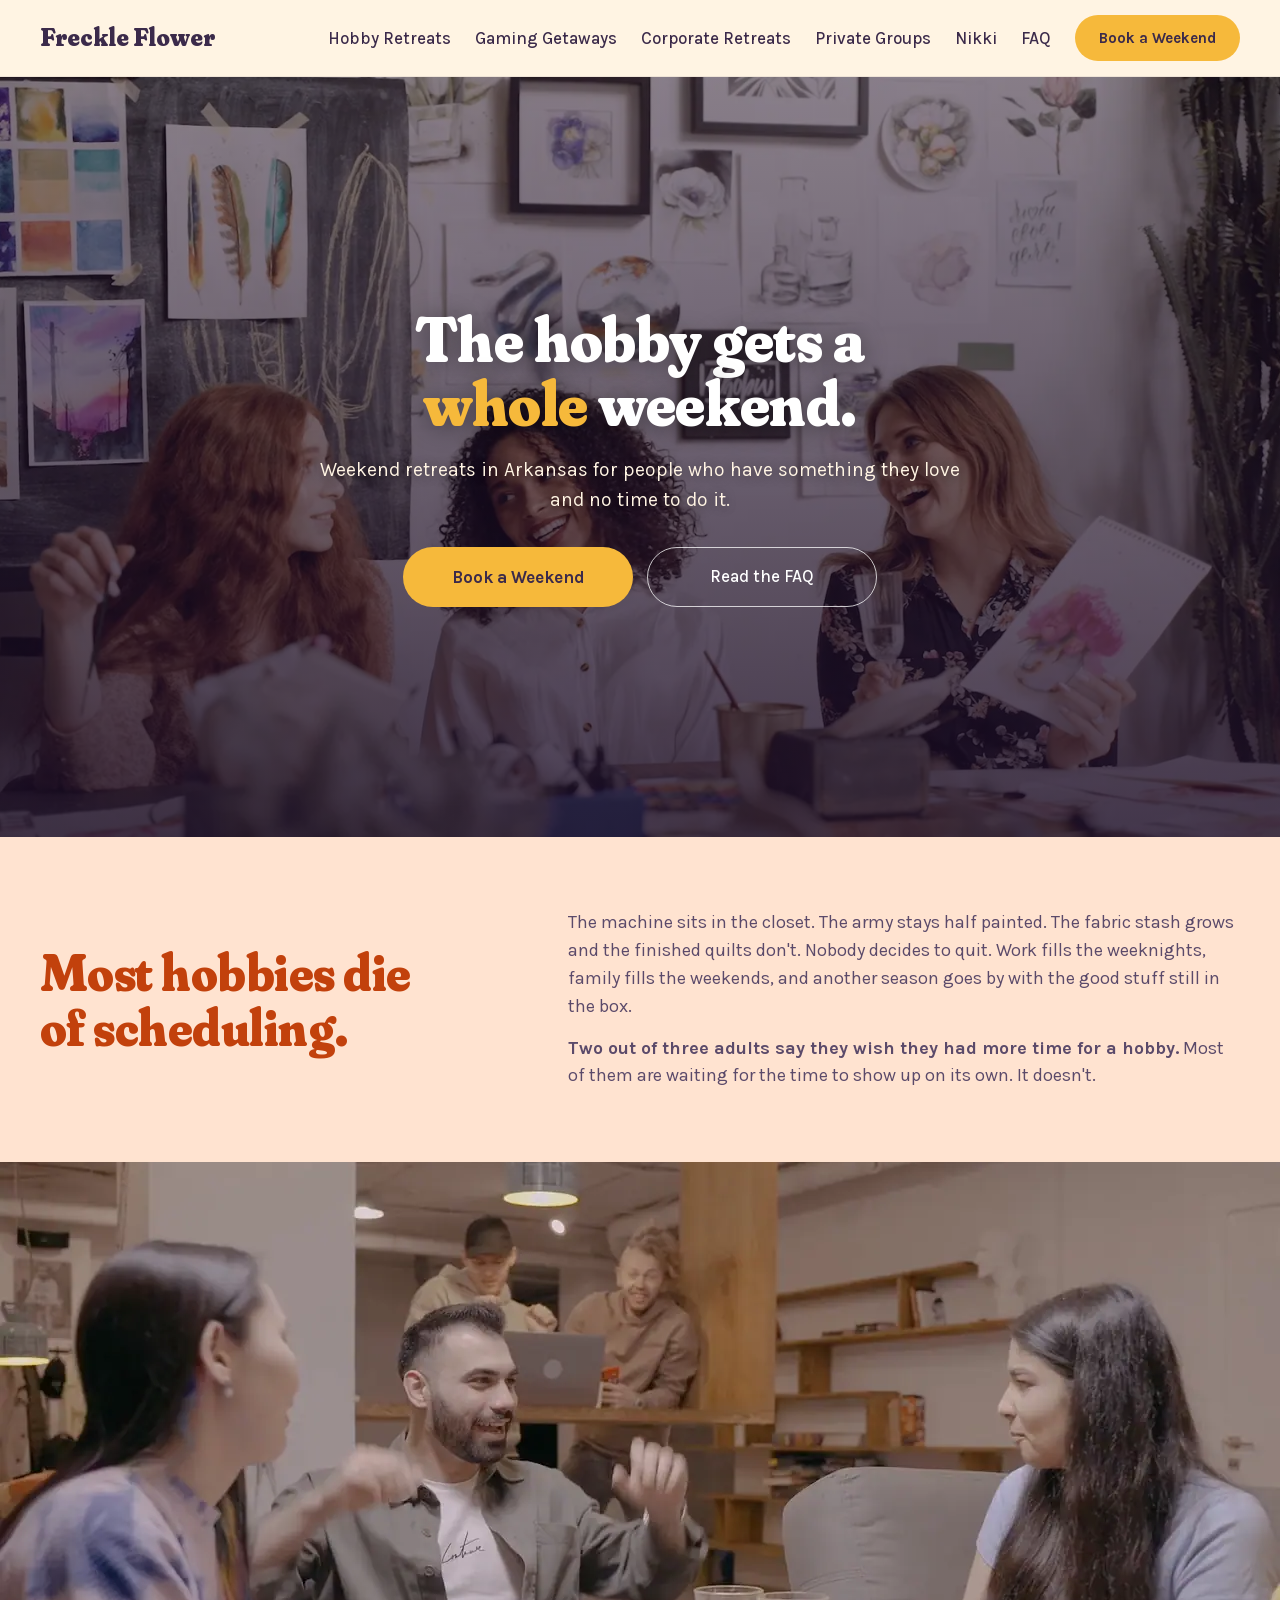
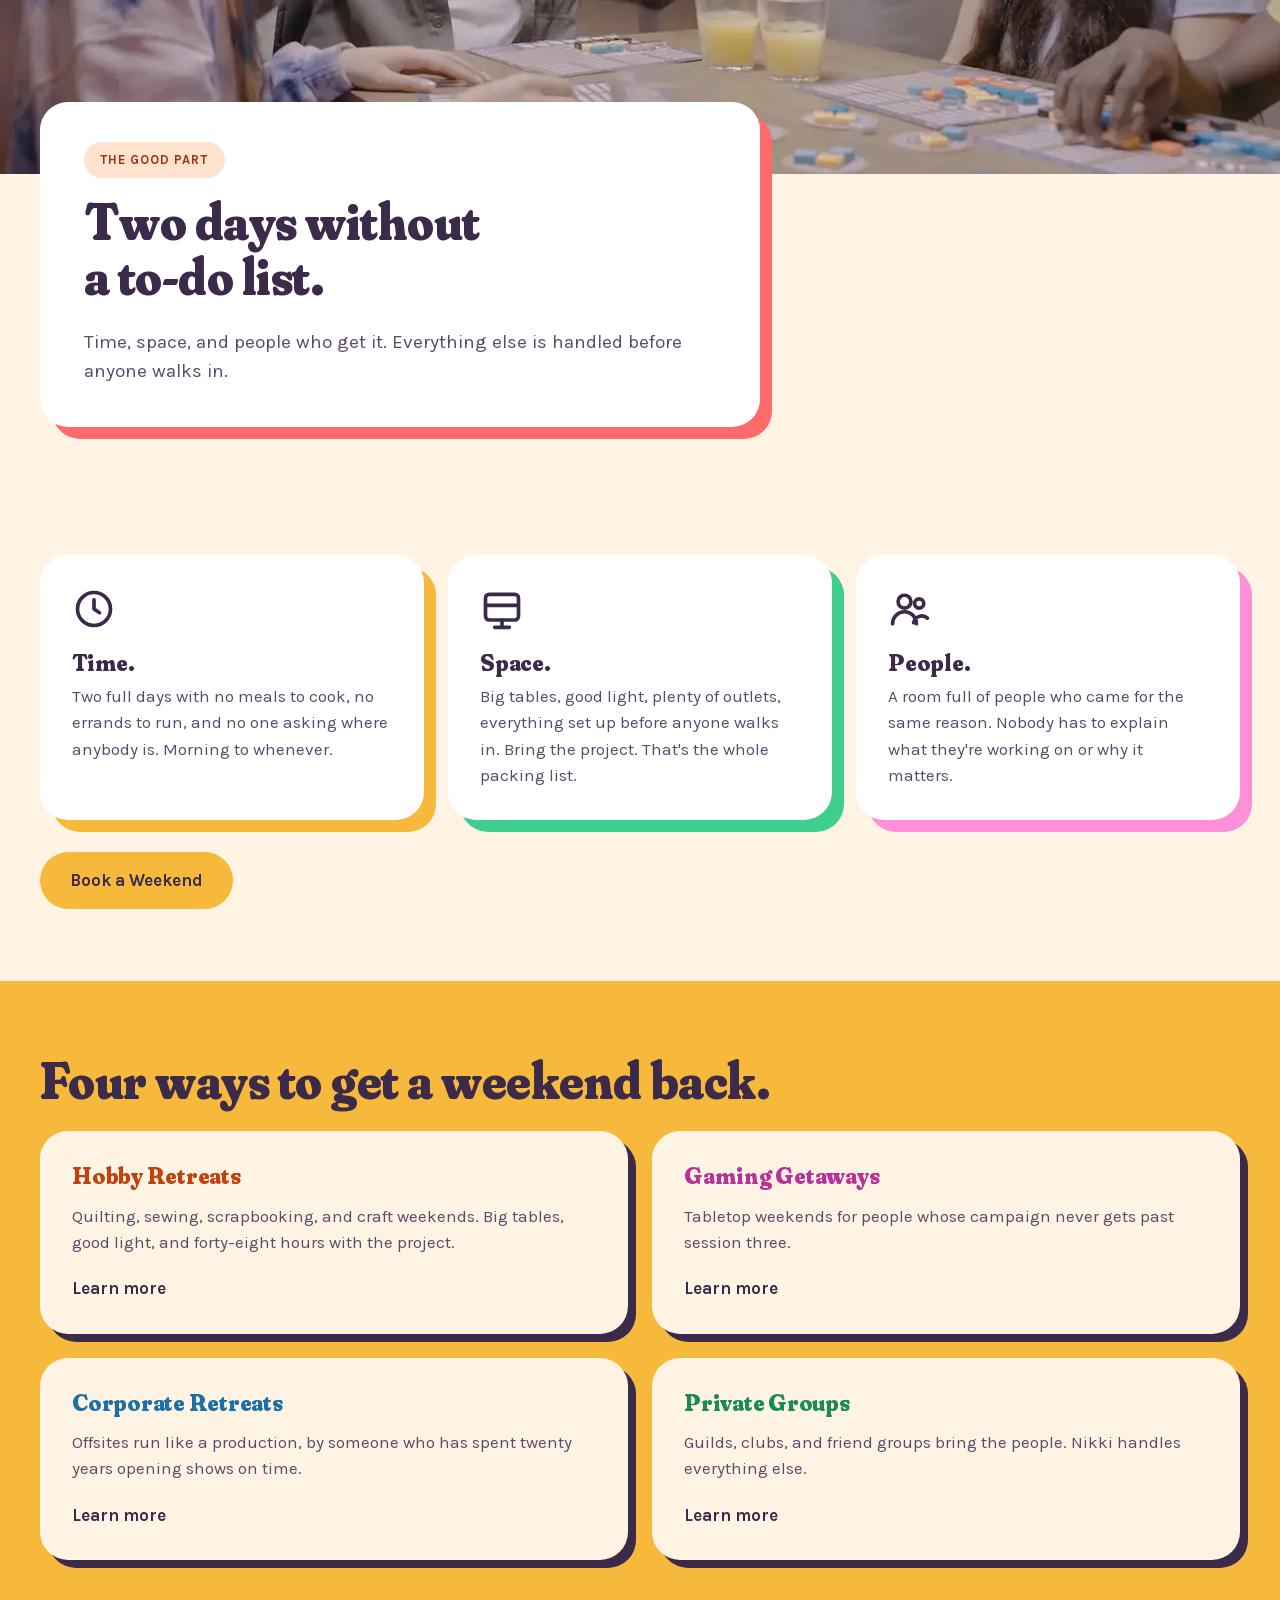
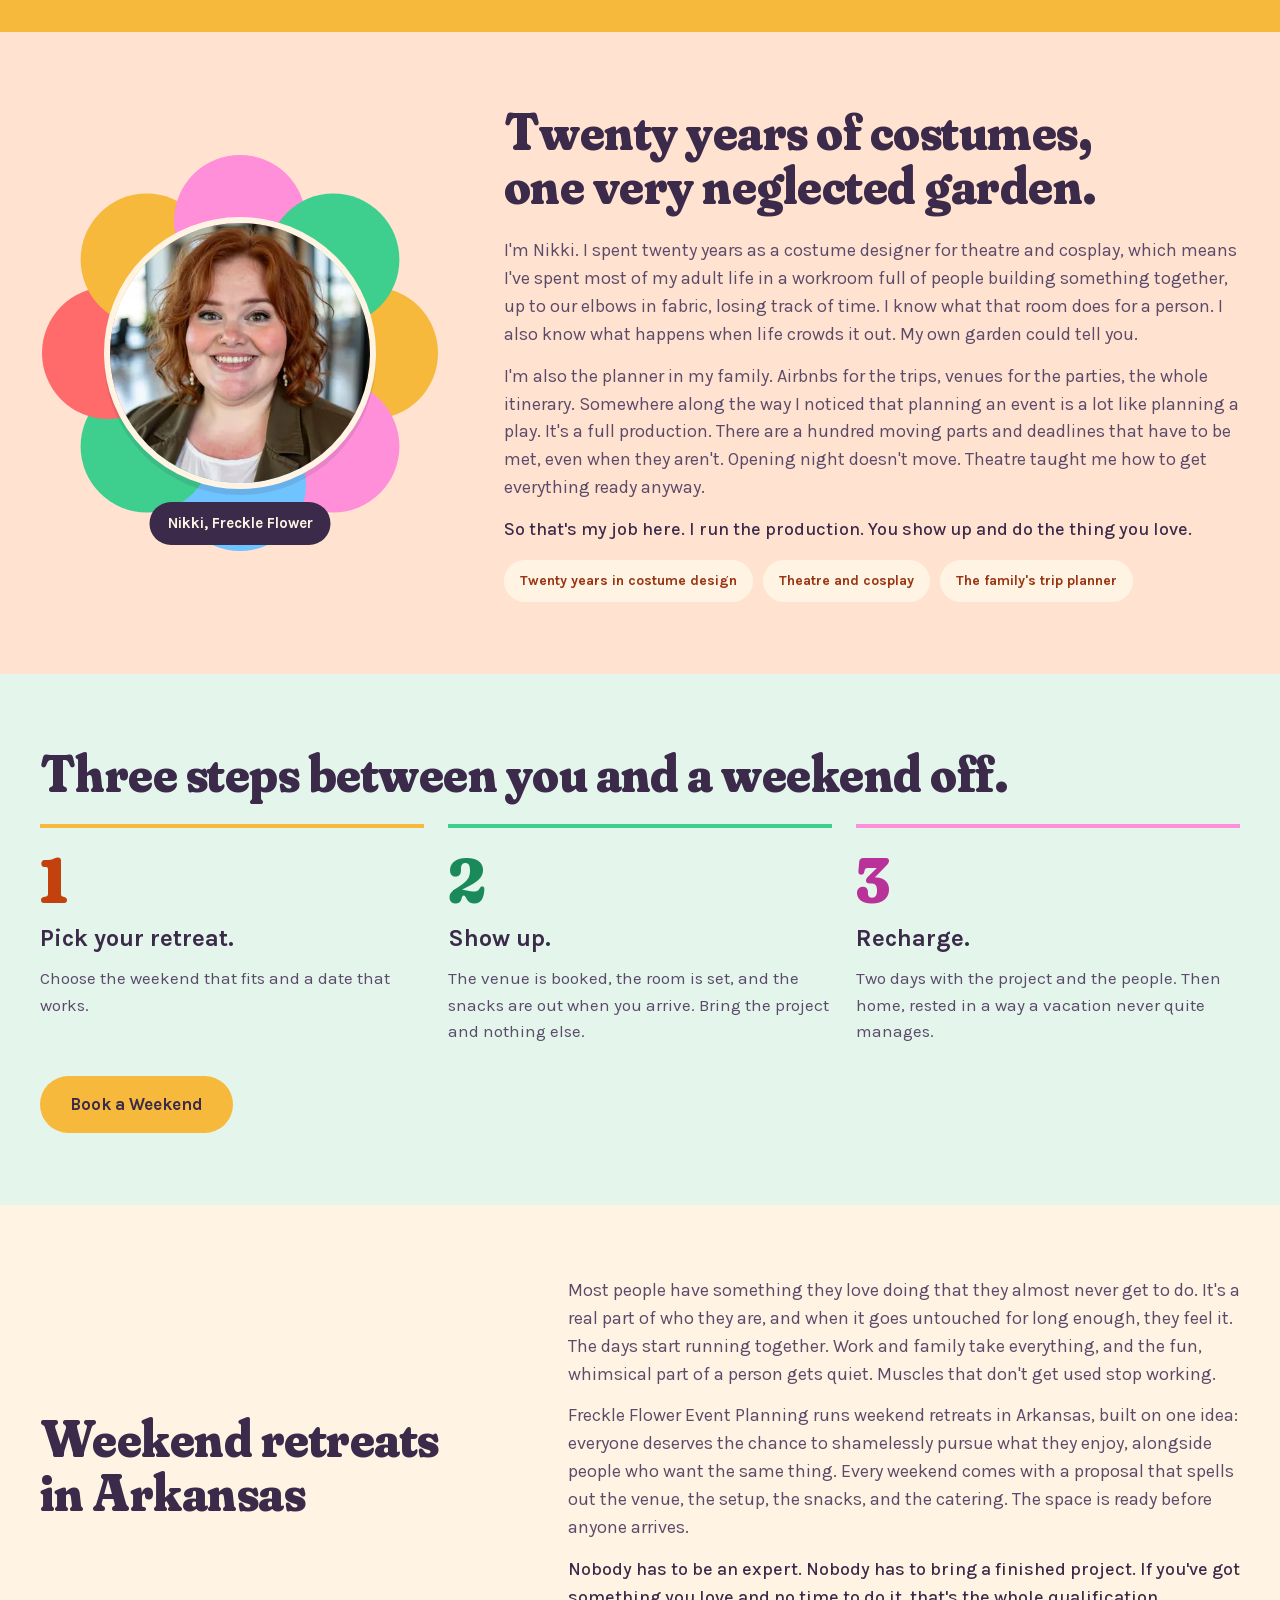
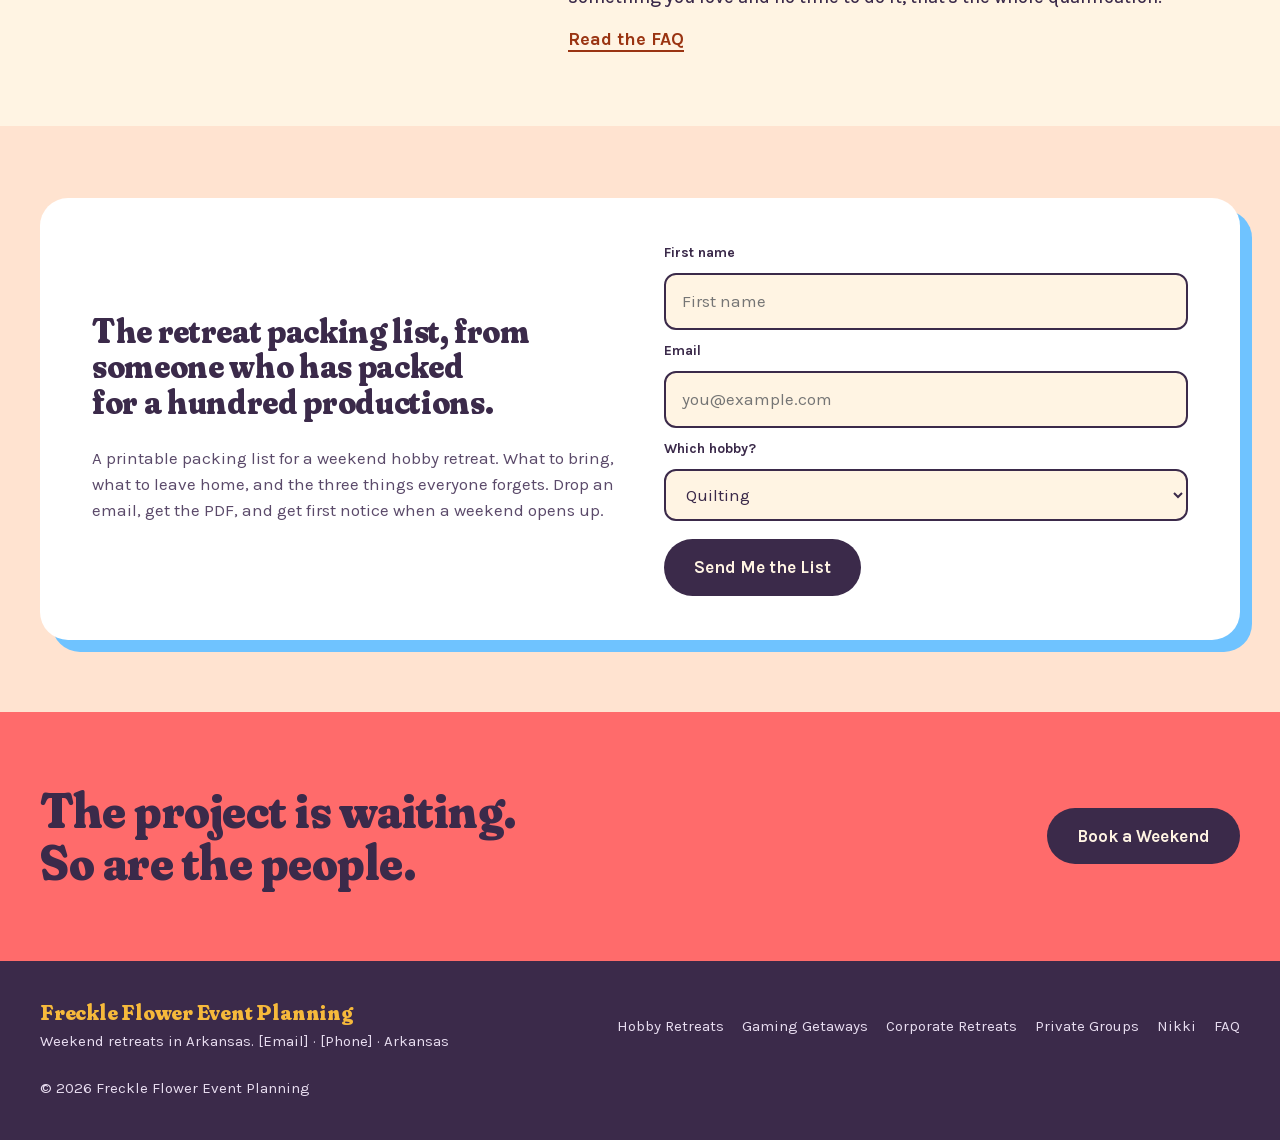
==== public/index.html @ 46fff673 "Hero: Business Made Simple pattern on every page One full-bleed photo behind everything, darkened, w" ====
<!doctype html>
<html lang="en">
<head>
<meta charset="utf-8">
<meta name="viewport" content="width=device-width, initial-scale=1">
<title>Freckle Flower Event Planning | Weekend Retreats in Arkansas</title>
<meta name="description" content="Weekend retreats in Arkansas for people who have something they love and no time to do it. Hobby, gaming, corporate, and private group weekends. Books at five.">
<meta name="theme-color" content="#FFF4E3">
<link rel="icon" href="favicon.svg" type="image/svg+xml">
<link rel="preload" as="image" imagesrcset="assets/img/craft-friends-480.webp 480w, assets/img/craft-friends-800.webp 800w, assets/img/craft-friends-1200.webp 1200w, assets/img/craft-friends-1600.webp 1600w, assets/img/craft-friends-1920.webp 1920w" imagesizes="100vw" fetchpriority="high">
<link rel="preload" href="assets/fonts/fraunces-800.woff2" as="font" type="font/woff2" crossorigin>
<link rel="preload" href="assets/fonts/karla-latin.woff2" as="font" type="font/woff2" crossorigin>
<style>@font-face{font-family:'Fraunces';font-style:normal;font-weight:800;font-display:swap;src:url(assets/fonts/fraunces-800.woff2) format('woff2')}
@font-face{font-family:'Karla';font-style:normal;font-weight:400 800;font-display:swap;src:url(assets/fonts/karla-latin.woff2) format('woff2')}
:root{--rust-text:#9A3412;--cream:#FFF4E3;--peach:#FFE3D0;--mint:#E4F6EC;--ink:#3B2A4A;--muted:#5B4A6A;--rust:#C2410C;--marigold:#F6B93B;--coral:#FF6B6B;--green:#3ECF8E;--pink:#FF8FD8;--sky:#6FC3FF;--plum:#B8329A;--blue:#1D6FA8;--dkgreen:#1B8A5A}
*{box-sizing:border-box}
html{scroll-behavior:smooth}
body{margin:0;background:var(--cream);color:var(--ink);font-family:Karla,Arial,Helvetica,sans-serif;font-size:17px;line-height:1.55}
img,video{max-width:100%;display:block}
img{height:auto}
a{color:var(--rust-text)}
.display{font-family:Fraunces,'Times New Roman',Times,serif;font-variation-settings:"SOFT" 100,"WONK" 1;letter-spacing:-.01em;font-weight:800;line-height:1.05}
h1,h2,h3{margin:0}
h2.display{font-size:clamp(30px,4.4vw,52px);margin-bottom:24px;text-wrap:balance}
h3.display{font-size:24px;margin-bottom:8px}
p{margin:0 0 14px}
p:last-child{margin-bottom:0}
.wrap{width:min(1200px,100% - 32px);margin-inline:auto}
.text-rust{color:var(--rust)}.text-plum{color:var(--plum)}.text-blue{color:var(--blue)}.text-green{color:var(--dkgreen)}
.lead{font-size:19px;color:var(--muted)}
.prose{color:var(--muted);font-size:18px}
.prose .strong,.strong{color:var(--ink);font-weight:500}
.prose h2{color:var(--ink)}
.eyebrow{display:inline-block;background:var(--peach);color:var(--rust-text);border-radius:999px;padding:8px 16px;font-size:13px;font-weight:700;letter-spacing:.08em;text-transform:uppercase;margin-bottom:16px}
.band-peach .eyebrow{background:var(--cream)}

/* nav */
.nav{background:var(--cream);position:sticky;top:0;z-index:20;border-bottom:1px solid rgba(59,42,74,.08)}
.nav-inner{display:flex;align-items:center;justify-content:space-between;min-height:76px;gap:16px}
.brand{font-size:26px;color:var(--ink);text-decoration:none}
.menu ul{list-style:none;margin:0;padding:0;display:flex;gap:24px;align-items:center;font-weight:500}
.menu a{color:var(--ink);text-decoration:none}
.menu a.active{border-bottom:2px solid var(--rust-text);padding-bottom:2px}
.nav-toggle{display:none;background:none;border:0;width:44px;height:44px;padding:8px;cursor:pointer;flex-direction:column;justify-content:center;gap:6px}
.nav-toggle span{display:block;height:3px;background:var(--ink);border-radius:2px}
@media (max-width:1100px){
  .nav-toggle{display:flex}
  .menu{display:none;position:absolute;left:0;right:0;top:100%;background:var(--cream);border-bottom:1px solid rgba(59,42,74,.1);padding:12px 16px 20px}
  .menu.open{display:block}
  .menu ul{flex-direction:column;align-items:flex-start;gap:14px}
  .menu ul li{width:100%}.menu a{display:block;padding:8px 0;font-size:18px}
}

/* buttons */
.btn{display:inline-block;padding:16px 28px;border-radius:999px;font-weight:700;font-size:17px;text-decoration:none;color:var(--ink);border:2px solid transparent;cursor:pointer;font-family:inherit;line-height:1.2}
.btn-accent{background:var(--marigold)}
.btn-secondary{background:transparent;border:1.5px solid rgba(59,42,74,.55);font-weight:500}
.btn-ink{background:var(--ink);color:var(--cream)}
.c-marigold{background:var(--marigold)}.c-pink{background:var(--pink)}.c-sky{background:var(--sky)}.c-mint{background:var(--green)}
.menu .btn{padding:12px 22px;font-size:15px}
.btn-row{display:flex;gap:14px;flex-wrap:wrap;margin-top:8px}
.link{font-weight:700;text-decoration:none;color:var(--rust-text);border-bottom:2px solid var(--rust-text)}

/* hero */
.page-title{font-size:clamp(36px,5.5vw,64px);line-height:1;margin-bottom:16px}
@media (max-width:900px){
  .eyebrow{font-size:12px;letter-spacing:.06em;border-radius:14px;padding:7px 12px}
}

/* cards */
.card{background:#fff;border-radius:28px;padding:32px;color:var(--ink)}
.card p{color:var(--muted)}
.card svg{color:var(--ink);margin-bottom:12px}
.shadow-marigold{box-shadow:12px 12px 0 var(--marigold)}
.shadow-mint{box-shadow:12px 12px 0 var(--green)}
.shadow-pink{box-shadow:12px 12px 0 var(--pink)}
.shadow-sky{box-shadow:12px 12px 0 var(--sky)}
.shadow-coral{box-shadow:12px 12px 0 var(--coral)}
.shadow-ink{box-shadow:8px 8px 0 var(--ink)}
.card-link{text-decoration:none;background:var(--cream);display:flex;flex-direction:column;gap:6px}
.card-link .more{font-weight:700;margin-top:auto}

/* sections */
.band{padding:72px 0}
.band-peach{background:var(--peach)}.band-mint{background:var(--mint)}.band-marigold{background:var(--marigold)}.band-coral{background:var(--coral)}
.two-col{display:grid;grid-template-columns:minmax(0,5fr) minmax(0,7fr);gap:48px;align-items:center}
.two-col h2{margin-bottom:0}
.grid{display:grid;gap:24px}
.grid-3{grid-template-columns:repeat(3,minmax(0,1fr))}
.grid-2{grid-template-columns:repeat(2,minmax(0,1fr))}
@media (max-width:900px){.two-col{grid-template-columns:1fr;gap:20px}.grid-3{grid-template-columns:1fr}.grid-2{grid-template-columns:1fr}.band{padding:56px 0}}
.band .btn-row{margin-top:32px}
.cta-inner{display:flex;align-items:center;justify-content:space-between;gap:32px;flex-wrap:wrap}
.cta-inner h2{margin:0;max-width:760px;font-size:clamp(30px,4.2vw,50px)}

/* group video band: video on top, card overlapping its bottom edge */
.party{position:relative;padding:0 0 56px;background:var(--cream)}
.party-media{position:relative;width:100%;height:min(68vh,640px);min-height:320px;overflow:hidden;background:var(--peach)}
.party-poster,.party-video{position:absolute;inset:0;width:100%;height:100%;max-width:none;object-fit:cover;object-position:center 30%}
.party-video{opacity:0;transition:opacity .9s ease}
.party-video.is-on{opacity:1}
.party-card{position:relative;margin-top:-72px;max-width:720px;background:#fff;padding:40px 44px}
@media (max-width:900px){.party{padding-bottom:44px}.party-media{height:auto;min-height:0;aspect-ratio:4/3}.party-card{margin-top:-44px;max-width:none}}
@media (min-width:600px) and (max-width:900px){.party-media{aspect-ratio:16/9}}

/* guide: Nikki at the center of a flower */
.guide{display:grid;grid-template-columns:400px minmax(0,1fr);gap:64px;align-items:center}
.guide-photo{position:relative;width:100%;max-width:400px;aspect-ratio:1/1;margin:0 auto}
.guide-photo .petals{position:absolute;inset:0;width:100%;height:100%}
.guide-photo img{position:absolute;left:16%;top:16%;width:68%;height:68%;max-width:none;object-fit:cover;object-position:46% 28%;border-radius:50%;border:6px solid var(--cream);box-shadow:0 6px 0 rgba(59,42,74,.12)}
.badge{position:absolute;left:50%;bottom:2%;translate:-50% 0;white-space:nowrap;background:var(--ink);color:var(--cream);border-radius:999px;padding:10px 18px;font-weight:700;font-size:15px}
.pills{display:flex;gap:10px;flex-wrap:wrap;margin-top:16px}
.pills span{background:var(--cream);border-radius:999px;padding:10px 16px;font-size:14px;font-weight:700;color:var(--rust-text)}
@media (max-width:900px){.guide{grid-template-columns:1fr;gap:28px}.guide-photo{max-width:340px}}

/* steps */
.steps .step{border-top:4px solid var(--marigold);padding-top:20px}
.step-mint{border-top-color:var(--green)!important}.step-pink{border-top-color:var(--pink)!important}
.step .num{font-size:64px;line-height:1;margin-bottom:8px}
.step h3{font-size:24px;margin-bottom:8px}
.step p{color:var(--muted)}

/* lead form */
.lead-card{display:grid;grid-template-columns:minmax(0,1fr) minmax(0,1fr);gap:48px;align-items:center;padding:44px 52px}
.lead-card h2{font-size:clamp(26px,3vw,34px)}
.form{display:flex;flex-direction:column;gap:10px}
.form label{font-size:14px;font-weight:700}
.form input,.form select{font:inherit;padding:13px 16px;border-radius:12px;border:2px solid var(--ink);background:var(--cream);color:var(--ink);width:100%}
.form .btn{align-self:flex-start;margin-top:8px}
@media (max-width:900px){.lead-card{grid-template-columns:1fr;gap:24px;padding:28px}}

/* faq */
.faq-grid{display:grid;grid-template-columns:repeat(2,minmax(0,1fr));gap:16px}
.faq{background:#fff;border:2px solid var(--ink);border-radius:20px;padding:0}
.faq summary{cursor:pointer;padding:20px 24px;font-weight:700;font-size:18px;list-style:none;display:flex;justify-content:space-between;gap:16px}
.faq summary::-webkit-details-marker{display:none}
.faq summary::after{content:"+";font-size:24px;line-height:1;color:var(--rust-text);flex:0 0 auto}
.faq[open] summary::after{content:"\2013"}
.faq p{padding:0 24px 22px;color:var(--muted);margin:0}
.faq-img{width:100%;height:clamp(200px,40vw,380px);object-fit:cover;border-radius:32px;margin-bottom:28px}
@media (max-width:900px){.faq-grid{grid-template-columns:1fr}}

/* footer */
.footer{background:var(--ink);color:#E8DDF0;padding:40px 0;font-size:15px}
.footer-inner{display:flex;justify-content:space-between;align-items:center;gap:24px;flex-wrap:wrap}
.footer-brand{font-size:22px;color:var(--marigold);margin-bottom:6px}
.footer-links{display:flex;gap:18px;flex-wrap:wrap}
.footer-links a{color:#E8DDF0;text-decoration:none}

/* phone refinements */
.jump{display:flex;gap:12px;flex-wrap:wrap;margin-top:8px}
@media (max-width:640px){
  .party-card{padding:26px 24px}
  .jump{display:grid;grid-template-columns:1fr 1fr;gap:10px}
  .jump .btn{padding:14px 8px;font-size:15px;text-align:center}
  .cta-inner .btn{width:100%;text-align:center}
  .cta-inner{gap:20px}
}

/* phone hero: one full-width button, secondary as a text link (kept last so it wins) */


/* hero: full-bleed photo, darkened, centered copy, stacked buttons */
.hero{position:relative;isolation:isolate;display:flex;align-items:center;justify-content:center;text-align:center;min-height:min(86vh,760px);padding:64px 0;background:var(--ink);color:#fff;overflow:hidden}
.hero-img{position:absolute;inset:0;z-index:-2;width:100%;height:100%;object-fit:cover}
.hero::before{content:"";position:absolute;inset:0;z-index:-1;background:linear-gradient(180deg,rgba(28,14,40,.45) 0%,rgba(28,14,40,.62) 55%,rgba(28,14,40,.8) 100%)}
.hero > .wrap{width:min(860px,100% - 32px)}
.hero-card{background:none;padding:0;box-shadow:none;border-radius:0;display:flex;flex-direction:column;align-items:center}
.hero-title{font-size:clamp(38px,5vw,72px);line-height:1;color:#fff;margin:0 0 20px;text-wrap:balance;text-shadow:0 2px 24px rgba(0,0,0,.4)}
.hero-title .text-rust{color:var(--marigold)}
.hero .lead{color:#FFF4E3;font-size:clamp(18px,1.5vw,22px);max-width:34em;margin:0 0 32px;text-shadow:0 1px 12px rgba(0,0,0,.4)}
.hero .btn-row{margin:0;justify-content:center;gap:14px}
.hero .btn{min-width:230px;text-align:center;padding:18px 30px}
.hero .btn-secondary{color:#fff;border-color:rgba(255,255,255,.75)}
@media (max-width:900px){
  .hero{min-height:min(78vh,640px);padding:48px 0}
  .hero .btn-row{flex-direction:column;align-items:stretch;width:100%;max-width:360px;gap:12px}
  .hero .btn-secondary{border:0;text-decoration:underline;text-underline-offset:4px;padding:10px 0}
}
</style>
</head>
<body>
<header class="nav">
<div class="wrap nav-inner">
<a class="brand display" href="index.html">Freckle Flower</a>
<button class="nav-toggle" aria-expanded="false" aria-controls="menu" aria-label="Menu"><span></span><span></span><span></span></button>
<nav id="menu" class="menu"><ul><li><a href="hobby-retreats.html">Hobby Retreats</a></li><li><a href="gaming-getaways.html">Gaming Getaways</a></li><li><a href="corporate-retreats.html">Corporate Retreats</a></li><li><a href="private-groups.html">Private Groups</a></li><li><a href="index.html#nikki">Nikki</a></li><li><a href="faq.html">FAQ</a></li><li><a class="btn btn-accent" href="index.html#book">Book a Weekend</a></li></ul></nav>
</div>
</header>
<main>
<section class="hero">
<img class="hero-img" src="assets/img/craft-friends-1920.webp" srcset="assets/img/craft-friends-480.webp 480w, assets/img/craft-friends-800.webp 800w, assets/img/craft-friends-1200.webp 1200w, assets/img/craft-friends-1600.webp 1600w, assets/img/craft-friends-1920.webp 1920w" sizes="100vw" width="1600" height="900" alt="Three friends laughing at a craft table covered in watercolor supplies, one holding up her painting" fetchpriority="high" decoding="async" style="object-position: center 32%">
<div class="wrap"><div class="card hero-card shadow-ink">
<h1 class="display hero-title">The hobby gets a <span class="text-rust">whole</span> weekend.</h1>
<p class="lead">Weekend retreats in Arkansas for people who have something they love and no time to do it.</p>
<div class="btn-row"><a class="btn btn-accent" href="#book">Book a Weekend</a><a class="btn btn-secondary" href="faq.html">Read the FAQ</a></div>
</div></div>
</section>
<section class="band band-peach"><div class="wrap two-col">
<h2 class="display text-rust">Most hobbies die of scheduling.</h2><div class="prose"><p>The machine sits in the closet. The army stays half painted. The fabric stash grows and the finished quilts don't. Nobody decides to quit. Work fills the weeknights, family fills the weekends, and another season goes by with the good stuff still in the box.</p><p><strong>Two out of three adults say they wish they had more time for a hobby.</strong> Most of them are waiting for the time to show up on its own. It doesn't.</p></div>
</div></section>
<section class="party">
<div class="party-media" aria-hidden="true">
<img class="party-poster" src="assets/img/group-poster-1280.webp" srcset="assets/img/group-poster-800.webp 800w, assets/img/group-poster-1280.webp 1280w" sizes="100vw" width="1280" height="720" alt="" loading="lazy" decoding="async">
<video class="party-video" muted playsinline preload="none" data-src="assets/group-720.mp4" data-src-small="assets/group-540.mp4"></video>
<video class="party-video" muted playsinline preload="none" data-src="assets/craft-720.mp4" data-src-small="assets/craft-540.mp4"></video>
</div>
<div class="wrap"><div class="card party-card shadow-coral">
<span class="eyebrow">The good part</span>
<h2 class="display">Two days without a to-do list.</h2>
<p class="lead">Time, space, and people who get it. Everything else is handled before anyone walks in.</p>
</div></div>
</section>
<section class="band"><div class="wrap">
<div class="grid grid-3">
<div class="card shadow-marigold"><svg width="44" height="44" viewBox="0 0 24 24" fill="none" stroke="currentColor" stroke-width="2" stroke-linecap="round" stroke-linejoin="round" aria-hidden="true"><circle cx="12" cy="12" r="9"/><path d="M12 7v5l3 2"/></svg><h3 class="display">Time.</h3><p>Two full days with no meals to cook, no errands to run, and no one asking where anybody is. Morning to whenever.</p></div>
<div class="card shadow-mint"><svg width="44" height="44" viewBox="0 0 24 24" fill="none" stroke="currentColor" stroke-width="2" stroke-linecap="round" stroke-linejoin="round" aria-hidden="true"><rect x="3" y="4" width="18" height="14" rx="2"/><path d="M3 10h18M8 22h8M12 18v4"/></svg><h3 class="display">Space.</h3><p>Big tables, good light, plenty of outlets, everything set up before anyone walks in. Bring the project. That's the whole packing list.</p></div>
<div class="card shadow-pink"><svg width="44" height="44" viewBox="0 0 24 24" fill="none" stroke="currentColor" stroke-width="2" stroke-linecap="round" stroke-linejoin="round" aria-hidden="true"><circle cx="9" cy="8" r="3.5"/><circle cx="17" cy="9" r="2.5"/><path d="M2.5 20a6.5 6.5 0 0 1 13 0M14 19.5a4.5 4.5 0 0 1 7.5-2.5"/></svg><h3 class="display">People.</h3><p>A room full of people who came for the same reason. Nobody has to explain what they're working on or why it matters.</p></div>
</div>
<p class="btn-row"><a class="btn btn-accent" href="#book">Book a Weekend</a></p>
</div></section>
<section class="band band-marigold"><div class="wrap">
<h2 class="display">Four ways to get a weekend back.</h2>
<div class="grid grid-2">
<a class="card card-link shadow-ink" href="hobby-retreats.html"><h3 class="display text-rust">Hobby Retreats</h3><p>Quilting, sewing, scrapbooking, and craft weekends. Big tables, good light, and forty-eight hours with the project.</p><span class="more">Learn more</span></a>
<a class="card card-link shadow-ink" href="gaming-getaways.html"><h3 class="display text-plum">Gaming Getaways</h3><p>Tabletop weekends for people whose campaign never gets past session three.</p><span class="more">Learn more</span></a>
<a class="card card-link shadow-ink" href="corporate-retreats.html"><h3 class="display text-blue">Corporate Retreats</h3><p>Offsites run like a production, by someone who has spent twenty years opening shows on time.</p><span class="more">Learn more</span></a>
<a class="card card-link shadow-ink" href="private-groups.html"><h3 class="display text-green">Private Groups</h3><p>Guilds, clubs, and friend groups bring the people. Nikki handles everything else.</p><span class="more">Learn more</span></a>
</div>
</div></section>
<section id="nikki" class="band band-peach"><div class="wrap guide">
<div class="guide-photo"><svg class="petals" viewBox="0 0 200 200" aria-hidden="true"><circle cx="166.0" cy="100.0" r="33" fill="#F6B93B"/><circle cx="146.7" cy="146.7" r="33" fill="#FF8FD8"/><circle cx="100.0" cy="166.0" r="33" fill="#6FC3FF"/><circle cx="53.3" cy="146.7" r="33" fill="#3ECF8E"/><circle cx="34.0" cy="100.0" r="33" fill="#FF6B6B"/><circle cx="53.3" cy="53.3" r="33" fill="#F6B93B"/><circle cx="100.0" cy="34.0" r="33" fill="#FF8FD8"/><circle cx="146.7" cy="53.3" r="33" fill="#3ECF8E"/></svg><img class="" src="assets/img/nikki-headshot-760.webp" srcset="assets/img/nikki-headshot-380.webp 380w, assets/img/nikki-headshot-760.webp 760w" sizes="(max-width: 900px) 230px, 270px" width="1024" height="1024" alt="Nikki, smiling, red curly hair, olive jacket" loading="lazy" decoding="async"><span class="badge">Nikki, Freckle Flower</span></div>
<div class="prose">
<h2 class="display">Twenty years of costumes, one very neglected garden.</h2>
<p>I'm Nikki. I spent twenty years as a costume designer for theatre and cosplay, which means I've spent most of my adult life in a workroom full of people building something together, up to our elbows in fabric, losing track of time. I know what that room does for a person. I also know what happens when life crowds it out. My own garden could tell you.</p>
<p>I'm also the planner in my family. Airbnbs for the trips, venues for the parties, the whole itinerary. Somewhere along the way I noticed that planning an event is a lot like planning a play. It's a full production. There are a hundred moving parts and deadlines that have to be met, even when they aren't. Opening night doesn't move. Theatre taught me how to get everything ready anyway.</p>
<p class="strong">So that's my job here. I run the production. You show up and do the thing you love.</p>
<div class="pills"><span>Twenty years in costume design</span><span>Theatre and cosplay</span><span>The family's trip planner</span></div>
</div>
</div></section>
<section class="band band-mint"><div class="wrap">
<h2 class="display">Three steps between you and a weekend off.</h2>
<div class="grid grid-3 steps">
<div class="step step-marigold"><div class="display num text-rust">1</div><h3>Pick your retreat.</h3><p>Choose the weekend that fits and a date that works.</p></div>
<div class="step step-mint"><div class="display num text-green">2</div><h3>Show up.</h3><p>The venue is booked, the room is set, and the snacks are out when you arrive. Bring the project and nothing else.</p></div>
<div class="step step-pink"><div class="display num text-plum">3</div><h3>Recharge.</h3><p>Two days with the project and the people. Then home, rested in a way a vacation never quite manages.</p></div>
</div>
<p class="btn-row"><a class="btn btn-accent" href="#book">Book a Weekend</a></p>
</div></section>
<section class="band"><div class="wrap two-col">
<h2 class="display">Weekend retreats in Arkansas</h2>
<div class="prose">
<p>Most people have something they love doing that they almost never get to do. It's a real part of who they are, and when it goes untouched for long enough, they feel it. The days start running together. Work and family take everything, and the fun, whimsical part of a person gets quiet. Muscles that don't get used stop working.</p>
<p>Freckle Flower Event Planning runs weekend retreats in Arkansas, built on one idea: everyone deserves the chance to shamelessly pursue what they enjoy, alongside people who want the same thing. Every weekend comes with a proposal that spells out the venue, the setup, the snacks, and the catering. The space is ready before anyone arrives.</p>
<p class="strong">Nobody has to be an expert. Nobody has to bring a finished project. If you've got something you love and no time to do it, that's the whole qualification.</p>
<p><a class="link" href="faq.html">Read the FAQ</a></p>
</div>
</div></section>
<section class="band band-peach"><div class="wrap"><div class="card lead-card shadow-sky">
<div>
<h2 class="display">The retreat packing list, from someone who has packed for a hundred productions.</h2>
<p>A printable packing list for a weekend hobby retreat. What to bring, what to leave home, and the three things everyone forgets. Drop an email, get the PDF, and get first notice when a weekend opens up.</p>
</div>
<form class="form" action="https://formspree.io/f/REPLACE_ME" method="POST">
<label for="fn">First name</label><input id="fn" name="name" type="text" placeholder="First name" required>
<label for="em">Email</label><input id="em" name="email" type="email" placeholder="you@example.com" required>
<label for="hb">Which hobby?</label><select id="hb" name="hobby"><option>Quilting</option><option>Sewing</option><option>Scrapbooking</option><option>Tabletop gaming</option><option>Something else</option></select>
<button class="btn btn-ink" type="submit">Send Me the List</button>
</form>
</div></div></section>
<section id="book" class="band band-coral"><div class="wrap cta-inner">
<h2 class="display">The project is waiting. So are the people.</h2><a class="btn btn-ink" href="mailto:[Email]?subject=Booking%20a%20weekend">Book a Weekend</a>
</div></section>
</main>
<footer class="footer">
<div class="wrap footer-inner">
<div><div class="display footer-brand">Freckle Flower Event Planning</div><div>Weekend retreats in Arkansas. [Email] · [Phone] · Arkansas</div></div>
<nav class="footer-links"><a href="hobby-retreats.html">Hobby Retreats</a><a href="gaming-getaways.html">Gaming Getaways</a><a href="corporate-retreats.html">Corporate Retreats</a><a href="private-groups.html">Private Groups</a><a href="index.html#nikki">Nikki</a><a href="faq.html">FAQ</a></nav>
<div>© 2026 Freckle Flower Event Planning</div>
</div>
</footer>
<script src="script.js"></script>
</body>
</html>
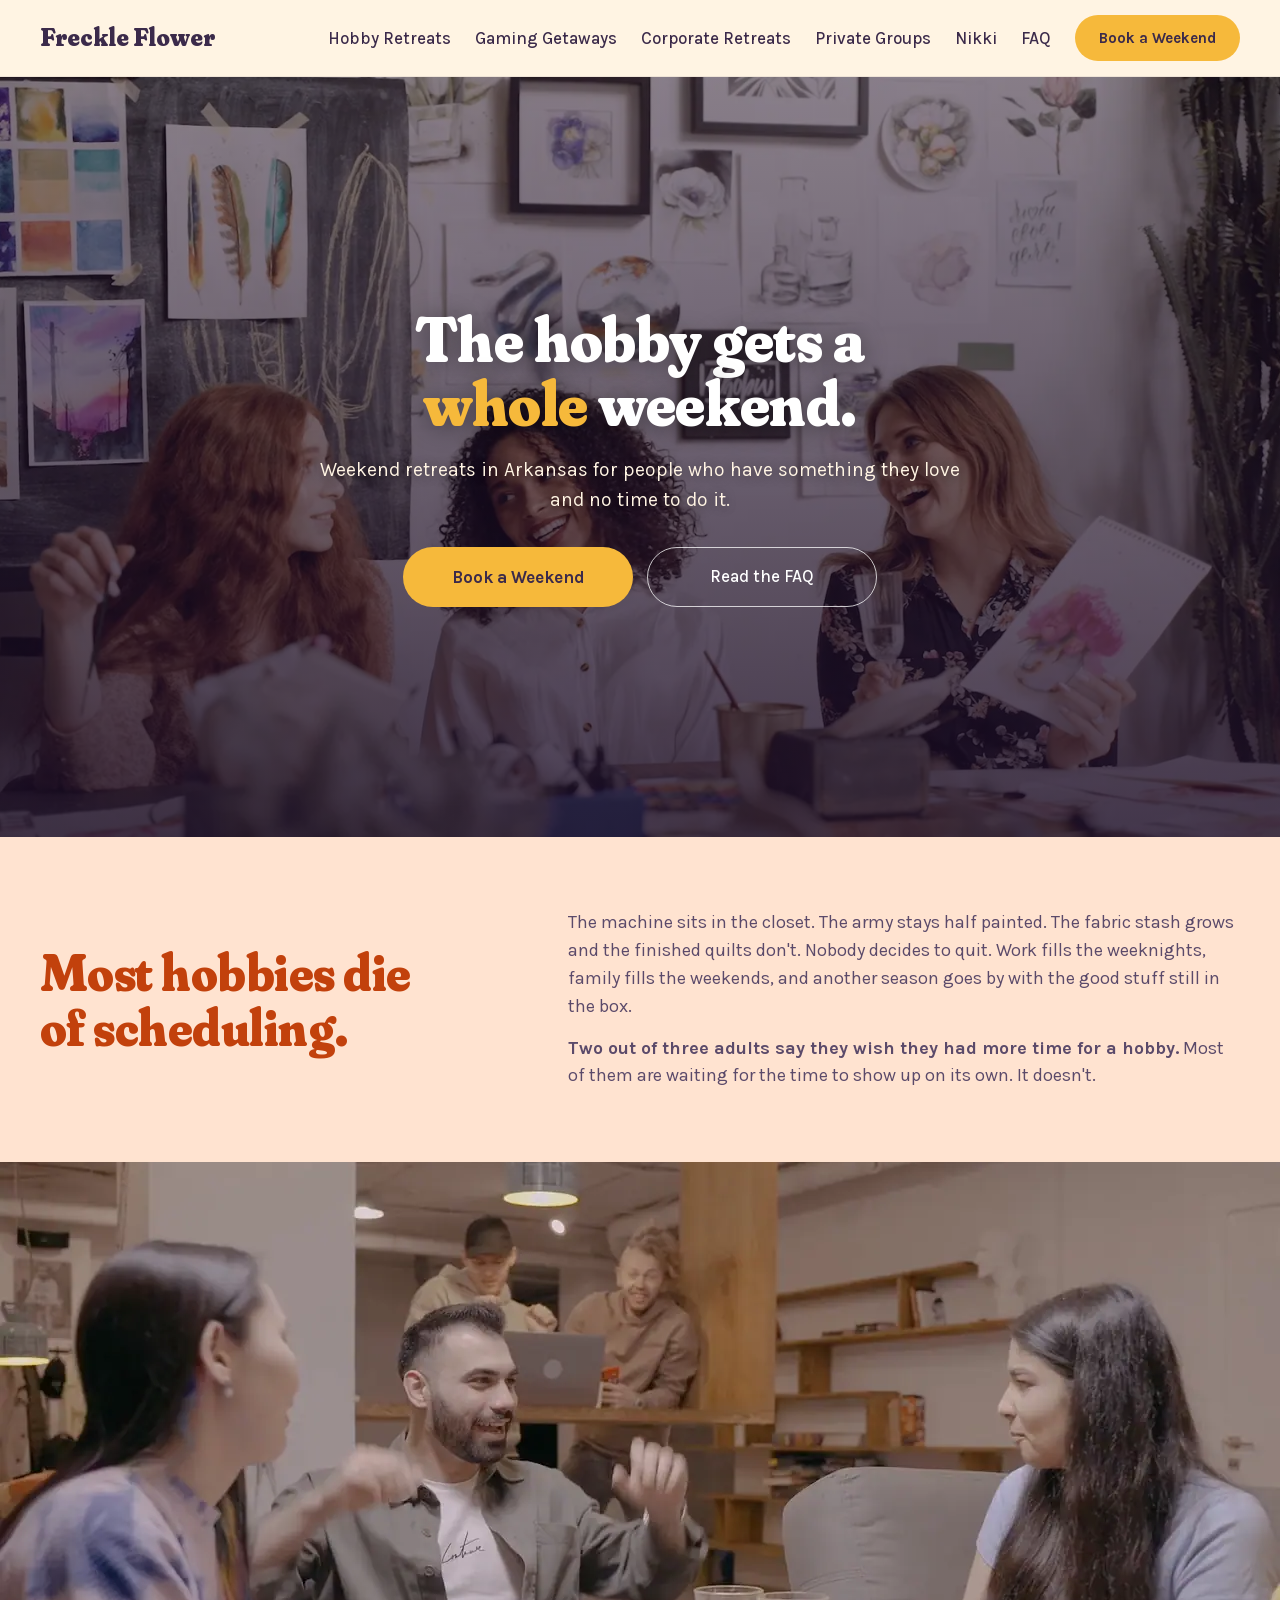
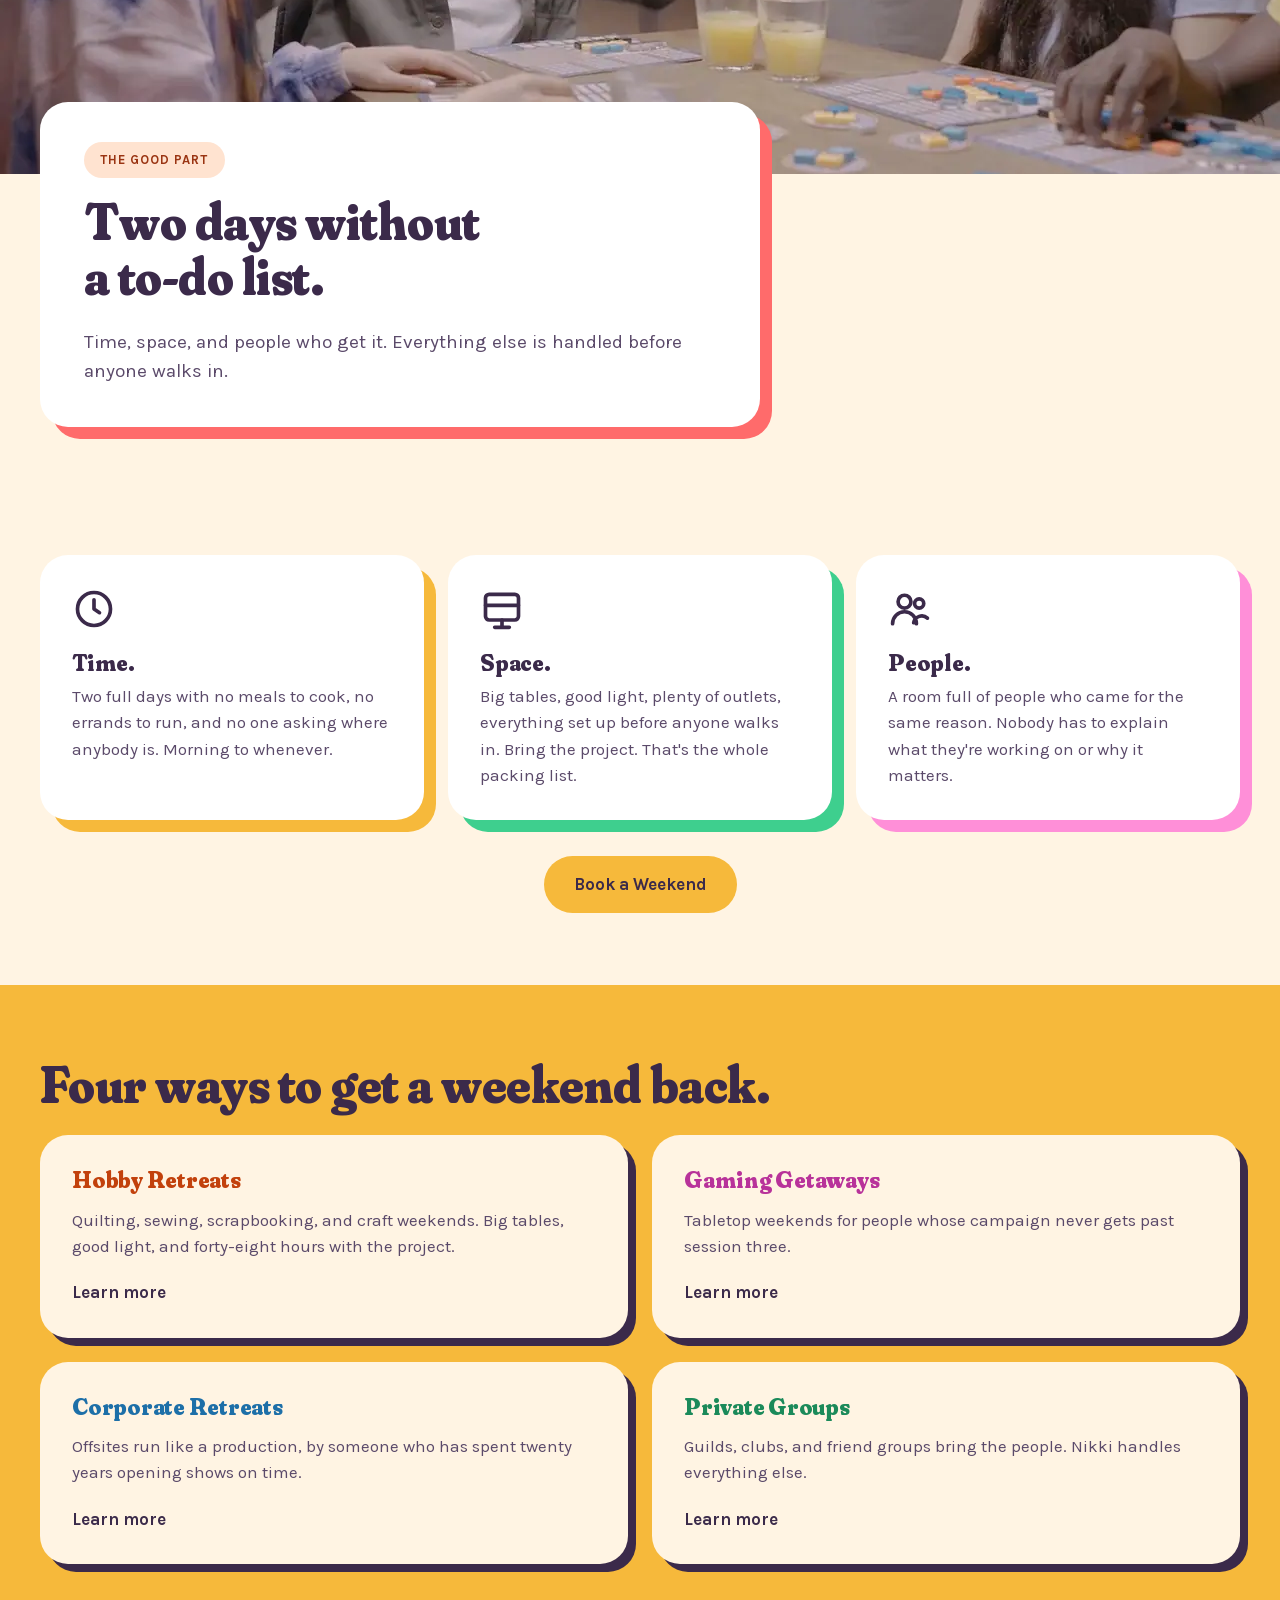
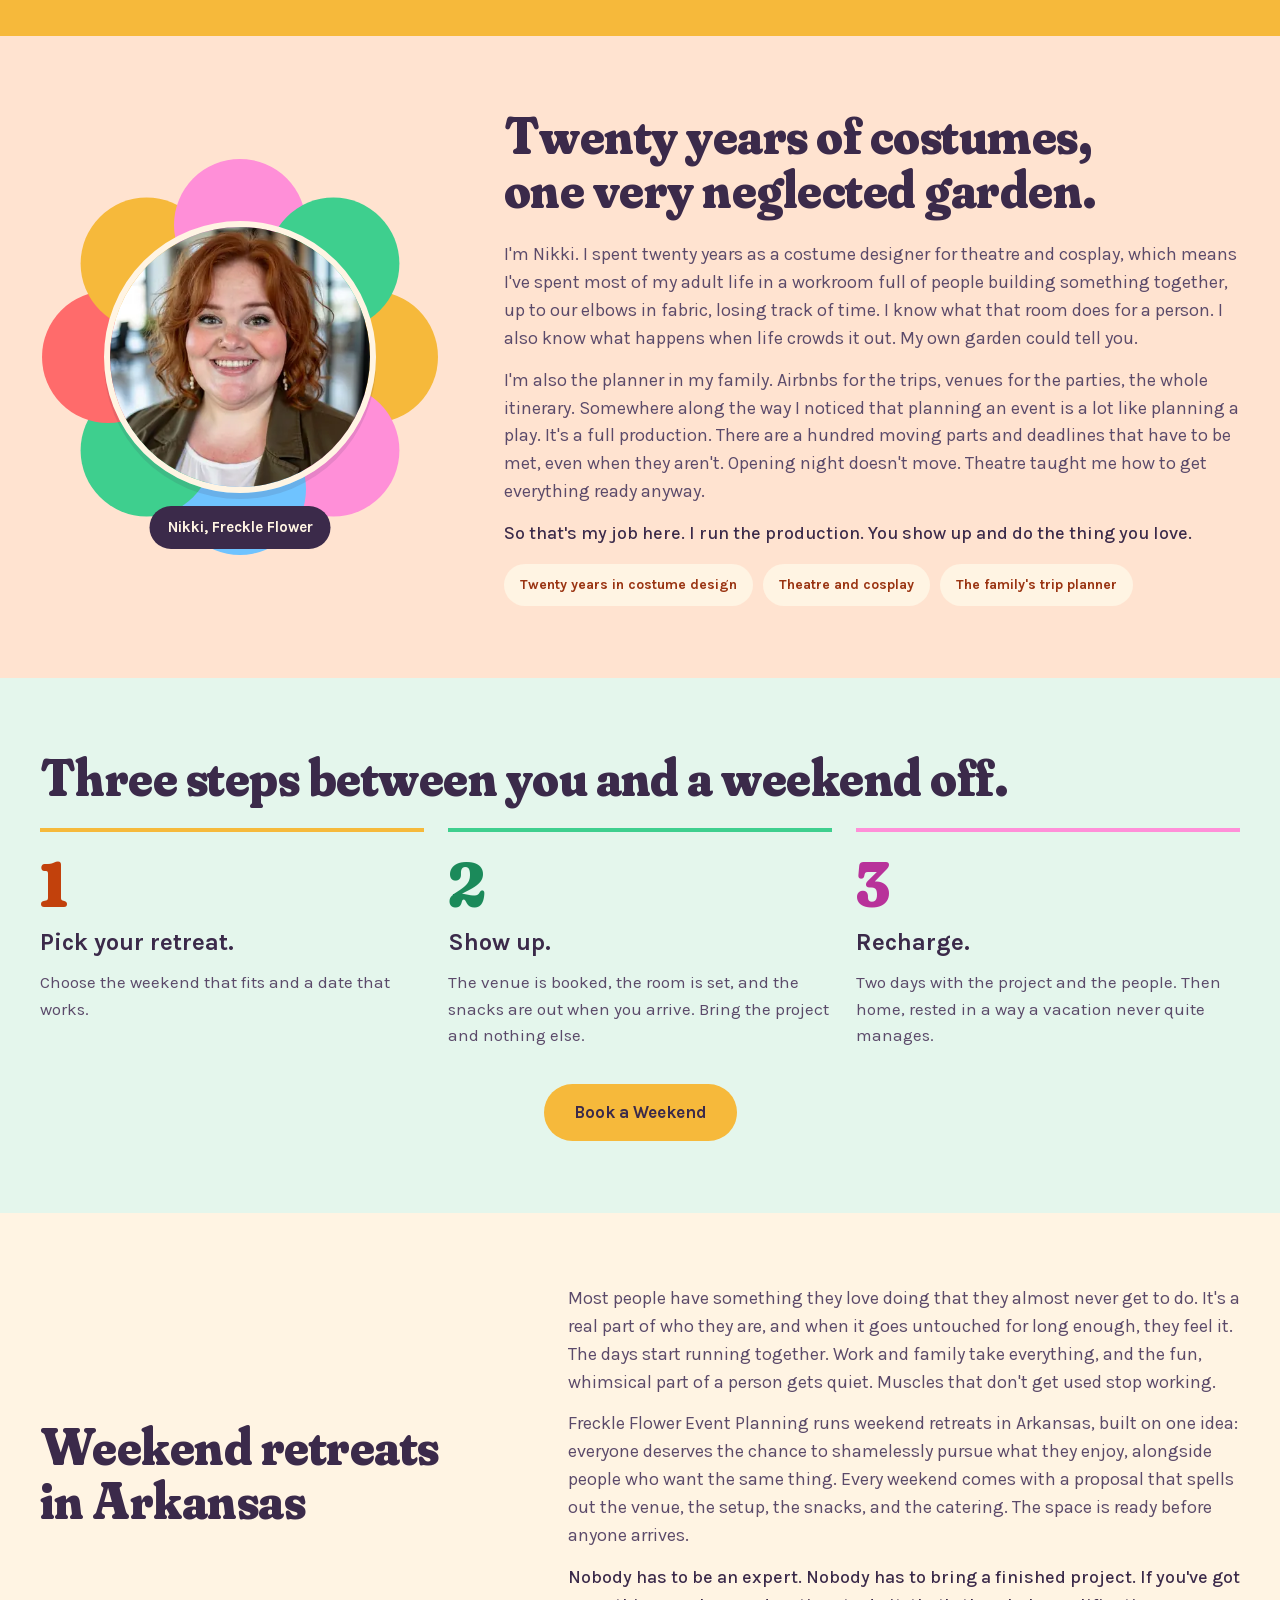
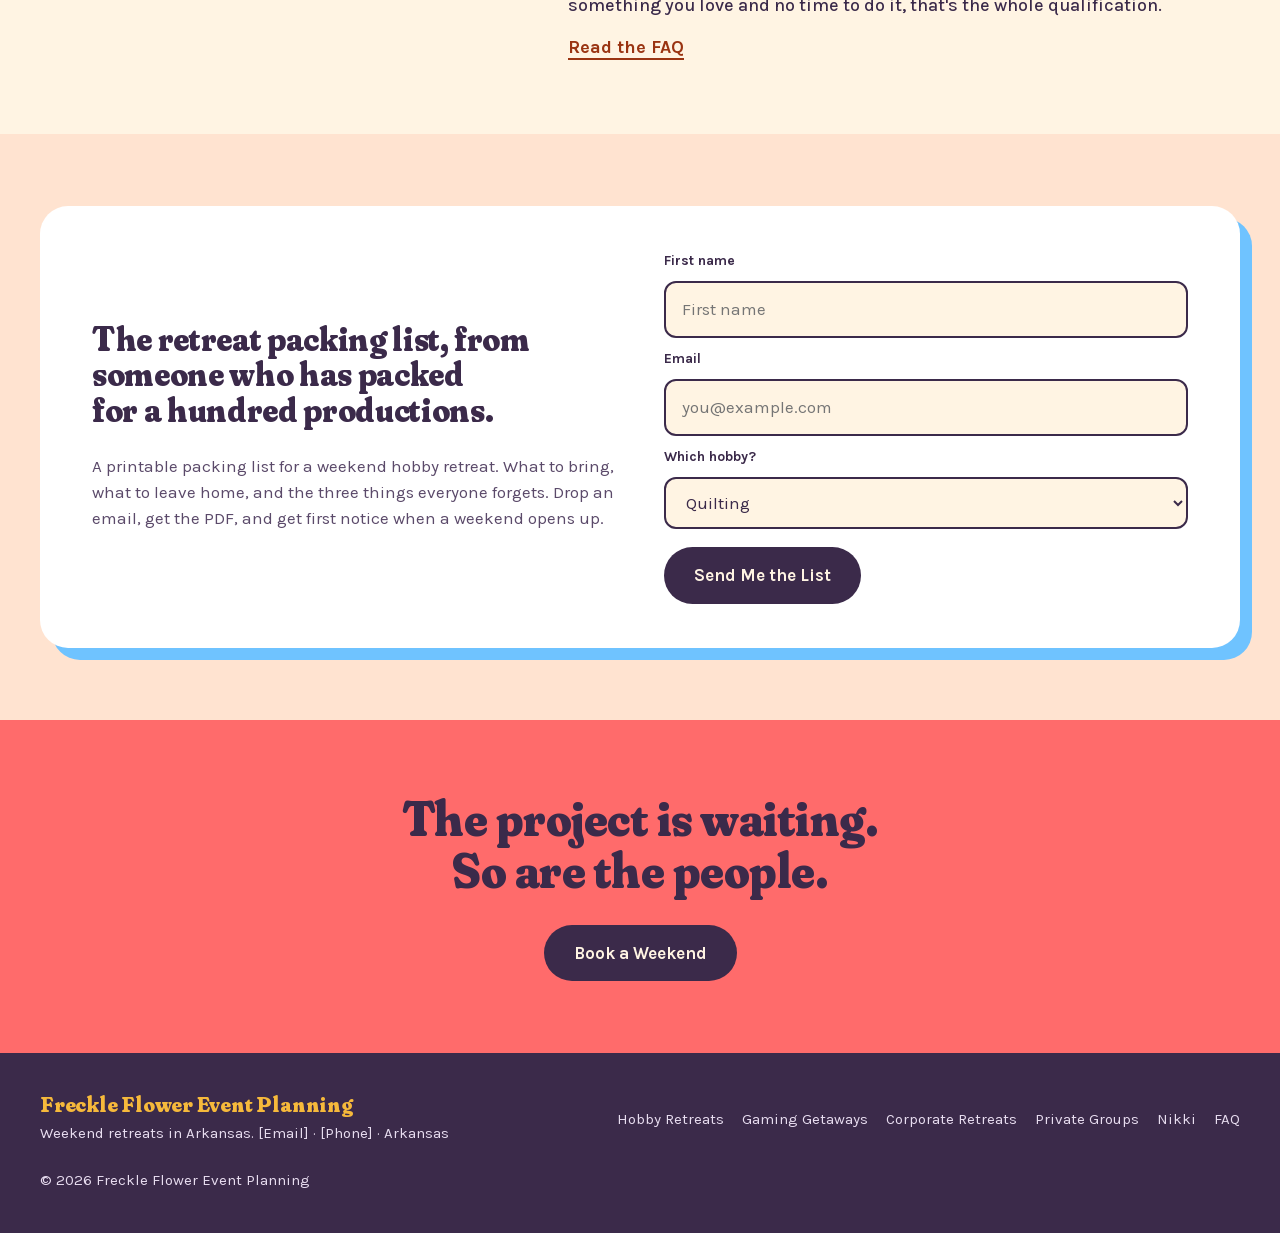
==== commit 08688dc3: "Center the booking buttons under symmetrical sections and in the closing band Co-Authored-By: Claude" ====
--- a/public/index.html
+++ b/public/index.html
@@ -89,9 +89,9 @@
 .grid-3{grid-template-columns:repeat(3,minmax(0,1fr))}
 .grid-2{grid-template-columns:repeat(2,minmax(0,1fr))}
 @media (max-width:900px){.two-col{grid-template-columns:1fr;gap:20px}.grid-3{grid-template-columns:1fr}.grid-2{grid-template-columns:1fr}.band{padding:56px 0}}
-.band .btn-row{margin-top:32px}
-.cta-inner{display:flex;align-items:center;justify-content:space-between;gap:32px;flex-wrap:wrap}
-.cta-inner h2{margin:0;max-width:760px;font-size:clamp(30px,4.2vw,50px)}
+.band .btn-row{margin-top:36px;justify-content:center}
+.cta-inner{display:flex;flex-direction:column;align-items:center;text-align:center;gap:28px}
+.cta-inner h2{margin:0;max-width:820px;font-size:clamp(30px,4.2vw,50px);text-wrap:balance}
 
 /* group video band: video on top, card overlapping its bottom edge */
 .party{position:relative;padding:0 0 56px;background:var(--cream)}
@@ -153,7 +153,7 @@
   .party-card{padding:26px 24px}
   .jump{display:grid;grid-template-columns:1fr 1fr;gap:10px}
   .jump .btn{padding:14px 8px;font-size:15px;text-align:center}
-  .cta-inner .btn{width:100%;text-align:center}
+  .cta-inner .btn{width:100%;max-width:360px;text-align:center}
   .cta-inner{gap:20px}
 }
 
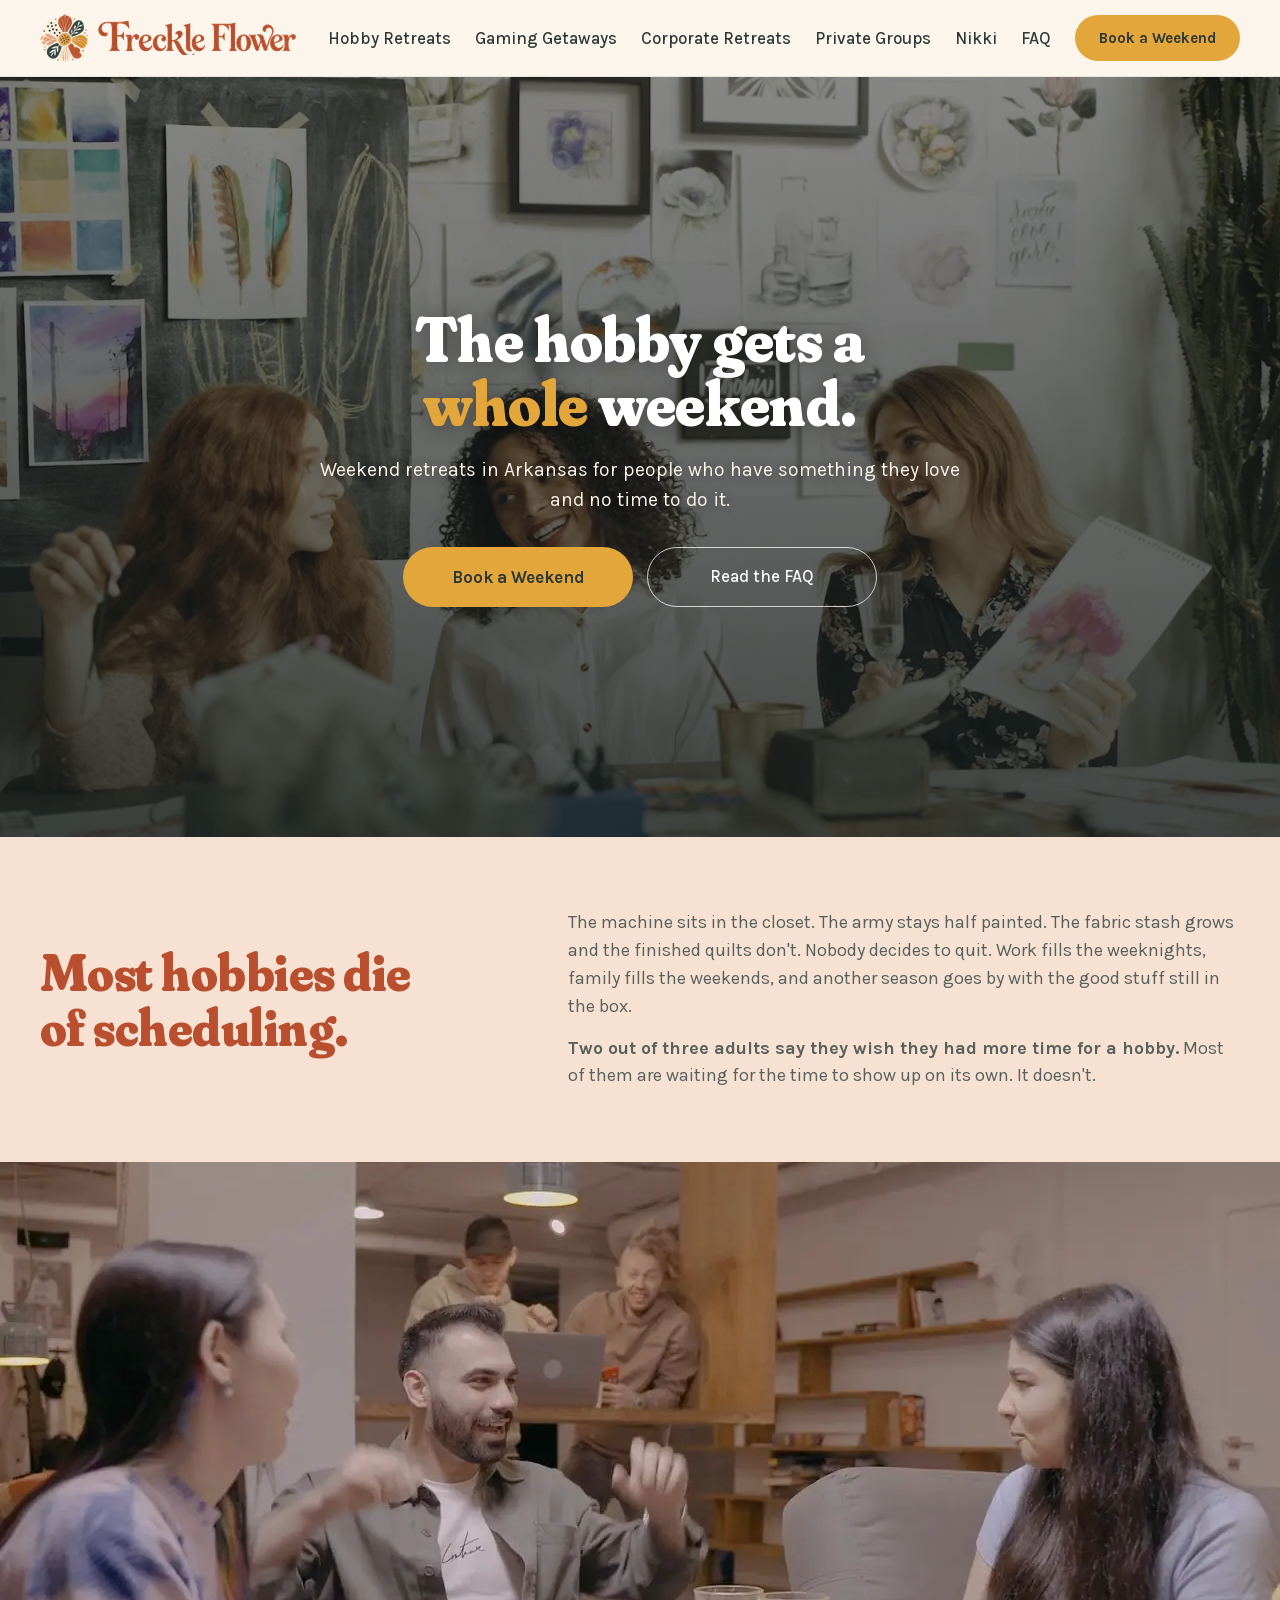
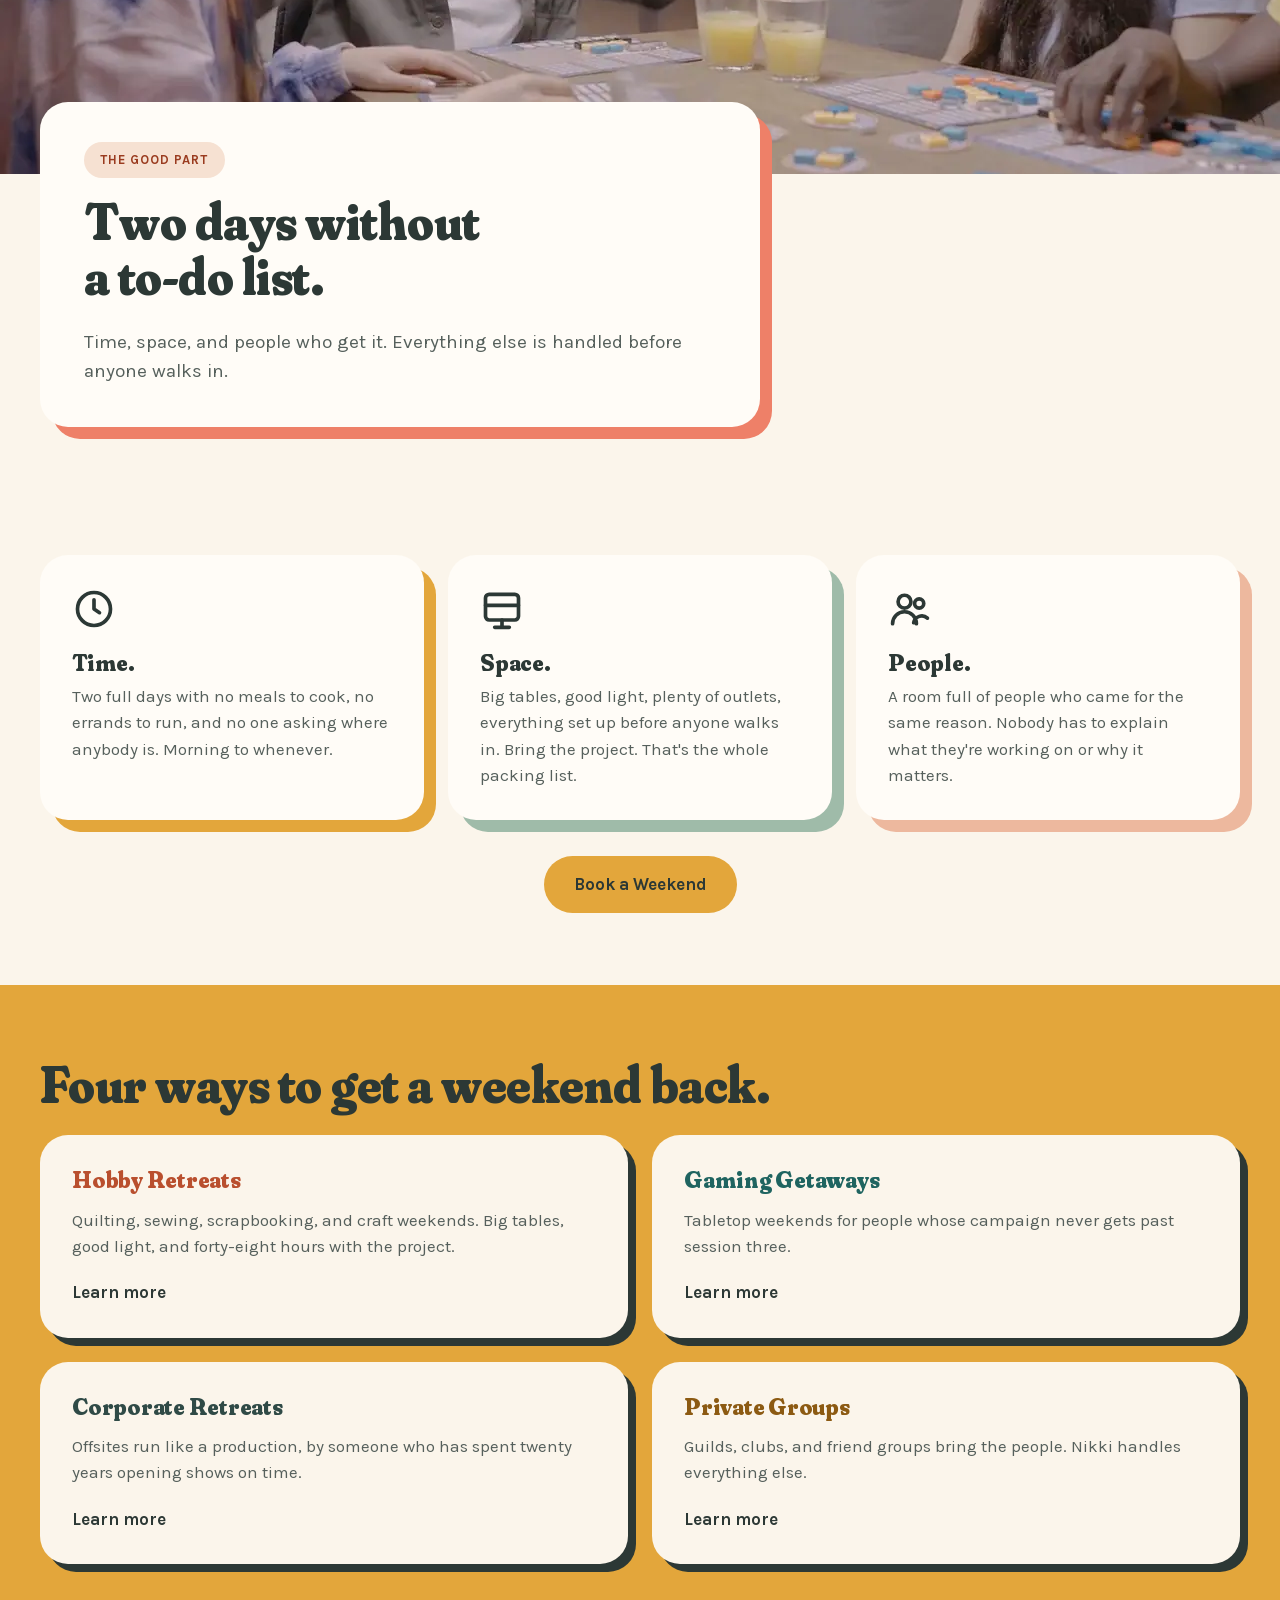
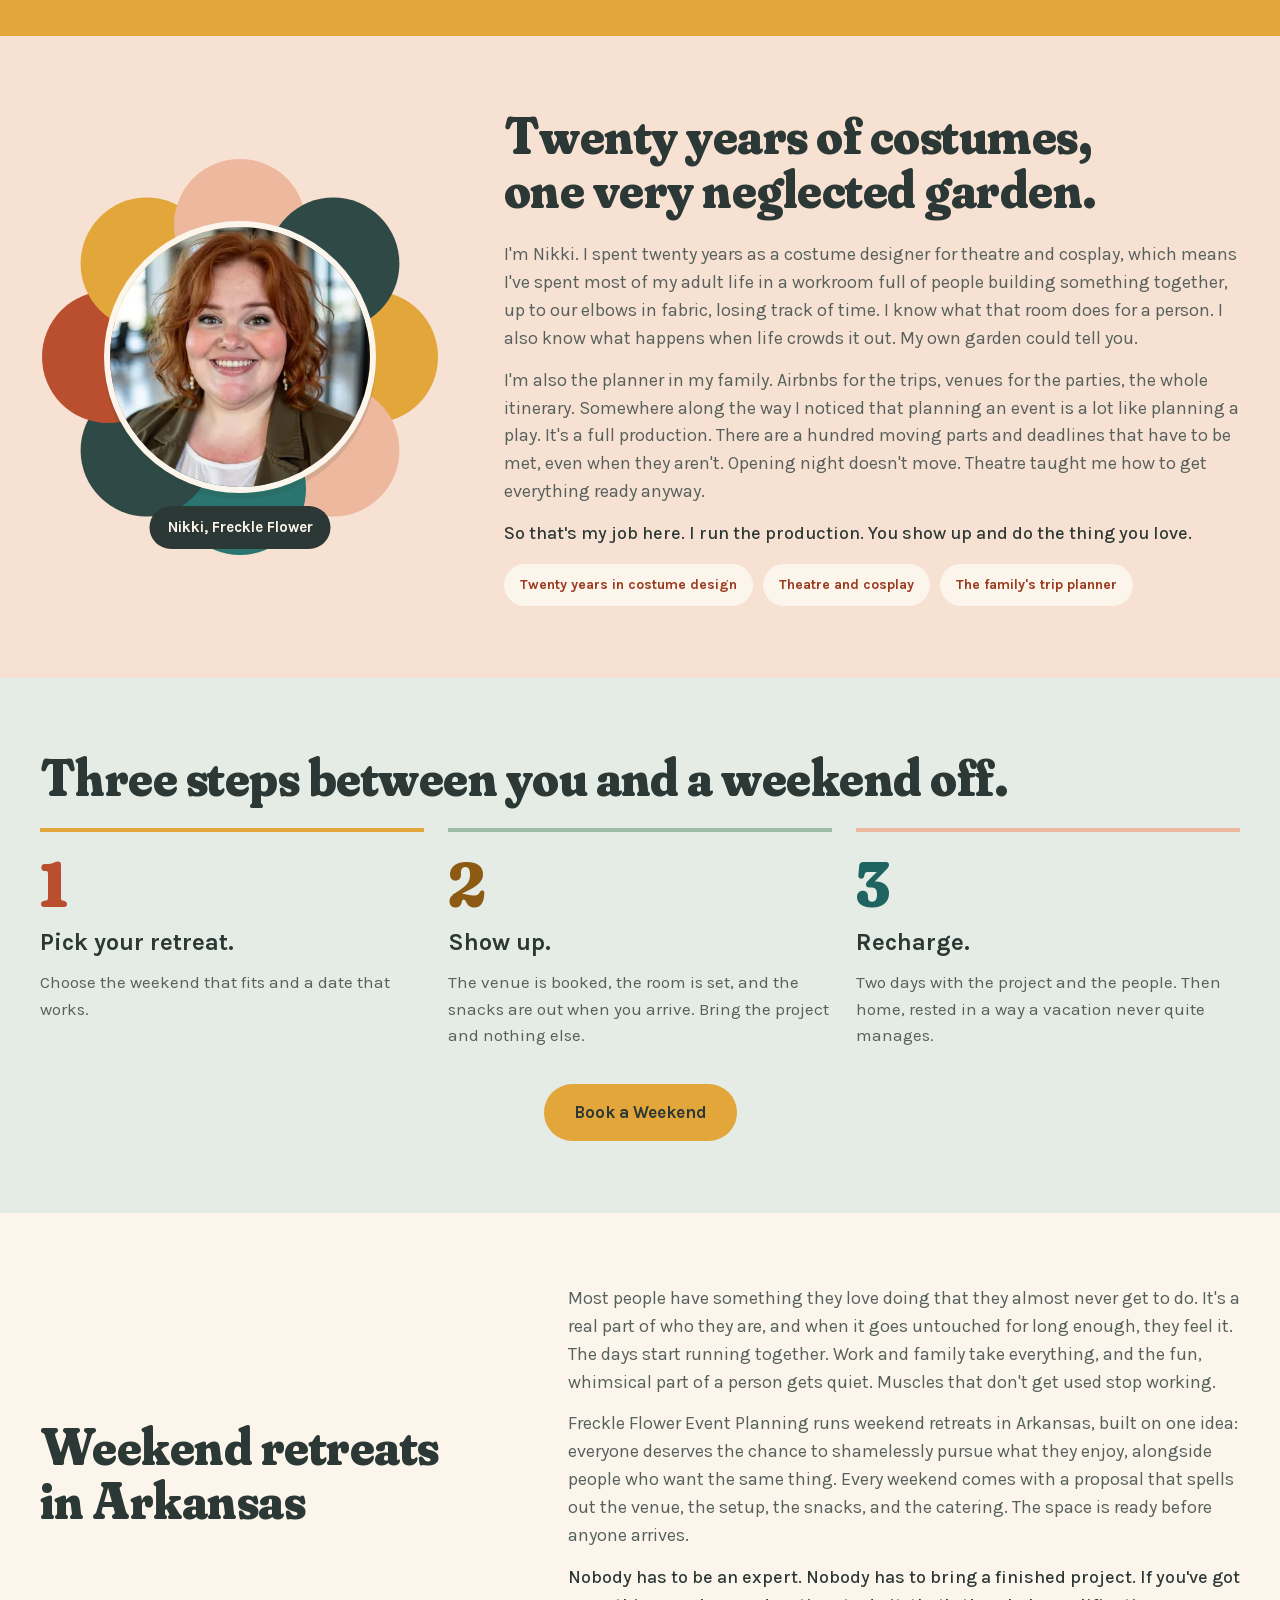
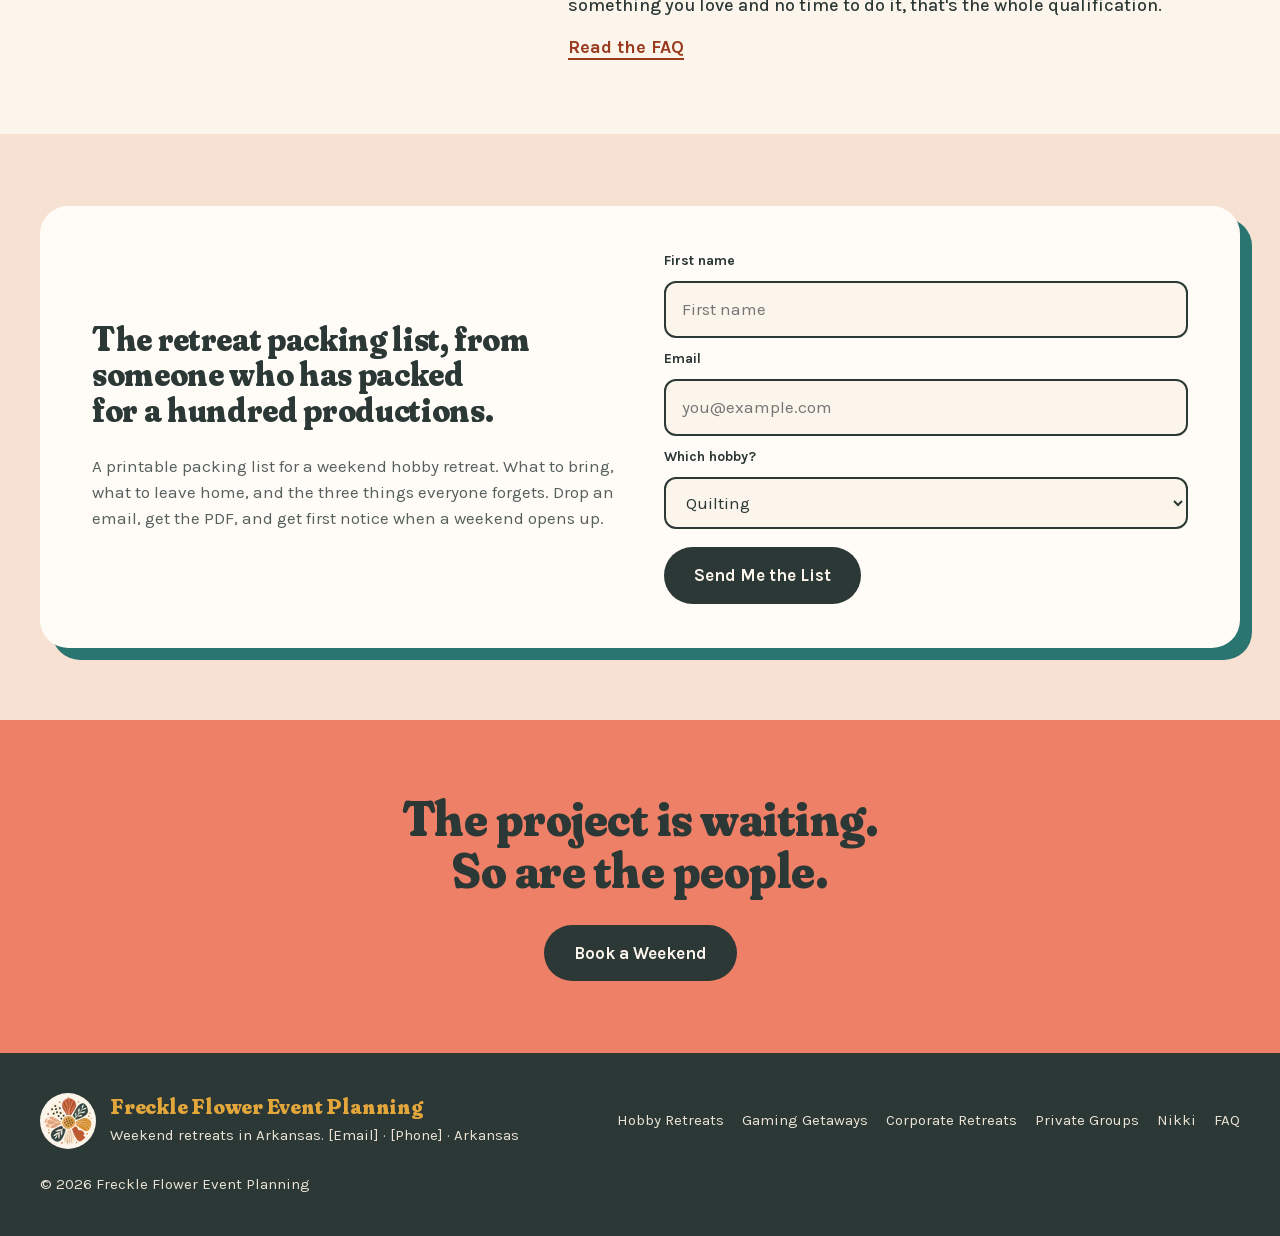
==== commit fff251d7: "Nikki's brand: patchwork flower logo, favicons, and palette from her brand boards Header and footer " ====
--- a/public/index.html
+++ b/public/index.html
@@ -5,14 +5,16 @@
 <meta name="viewport" content="width=device-width, initial-scale=1">
 <title>Freckle Flower Event Planning | Weekend Retreats in Arkansas</title>
 <meta name="description" content="Weekend retreats in Arkansas for people who have something they love and no time to do it. Hobby, gaming, corporate, and private group weekends. Books at five.">
-<meta name="theme-color" content="#FFF4E3">
-<link rel="icon" href="favicon.svg" type="image/svg+xml">
+<meta name="theme-color" content="#FBF5EB">
+<link rel="icon" href="favicon-48.png" sizes="48x48" type="image/png">
+<link rel="icon" href="favicon-32.png" sizes="32x32" type="image/png">
+<link rel="apple-touch-icon" href="apple-touch-icon.png">
 <link rel="preload" as="image" imagesrcset="assets/img/craft-friends-480.webp 480w, assets/img/craft-friends-800.webp 800w, assets/img/craft-friends-1200.webp 1200w, assets/img/craft-friends-1600.webp 1600w, assets/img/craft-friends-1920.webp 1920w" imagesizes="100vw" fetchpriority="high">
 <link rel="preload" href="assets/fonts/fraunces-800.woff2" as="font" type="font/woff2" crossorigin>
 <link rel="preload" href="assets/fonts/karla-latin.woff2" as="font" type="font/woff2" crossorigin>
 <style>@font-face{font-family:'Fraunces';font-style:normal;font-weight:800;font-display:swap;src:url(assets/fonts/fraunces-800.woff2) format('woff2')}
 @font-face{font-family:'Karla';font-style:normal;font-weight:400 800;font-display:swap;src:url(assets/fonts/karla-latin.woff2) format('woff2')}
-:root{--rust-text:#9A3412;--cream:#FFF4E3;--peach:#FFE3D0;--mint:#E4F6EC;--ink:#3B2A4A;--muted:#5B4A6A;--rust:#C2410C;--marigold:#F6B93B;--coral:#FF6B6B;--green:#3ECF8E;--pink:#FF8FD8;--sky:#6FC3FF;--plum:#B8329A;--blue:#1D6FA8;--dkgreen:#1B8A5A}
+:root{--rust-text:#9A3B1F;--cream:#FBF5EB;--peach:#F6E1D2;--sage-wash:#E4ECE5;--ink:#2C3835;--muted:#56605C;--rust:#B94F2E;--marigold:#E3A63B;--coral:#EE8068;--sage:#9FBBA9;--blush:#EDB89E;--teal:#2A7570;--teal-deep:#1F6460;--forest:#2F4A46;--ochre:#8C5A12;--paper:#FFFCF7}
 *{box-sizing:border-box}
 html{scroll-behavior:smooth}
 body{margin:0;background:var(--cream);color:var(--ink);font-family:Karla,Arial,Helvetica,sans-serif;font-size:17px;line-height:1.55}
@@ -26,7 +28,7 @@
 p{margin:0 0 14px}
 p:last-child{margin-bottom:0}
 .wrap{width:min(1200px,100% - 32px);margin-inline:auto}
-.text-rust{color:var(--rust)}.text-plum{color:var(--plum)}.text-blue{color:var(--blue)}.text-green{color:var(--dkgreen)}
+.text-rust{color:var(--rust)}.text-teal{color:var(--teal-deep)}.text-forest{color:var(--forest)}.text-ochre{color:var(--ochre)}
 .lead{font-size:19px;color:var(--muted)}
 .prose{color:var(--muted);font-size:18px}
 .prose .strong,.strong{color:var(--ink);font-weight:500}
@@ -35,9 +37,12 @@
 .band-peach .eyebrow{background:var(--cream)}
 
 /* nav */
-.nav{background:var(--cream);position:sticky;top:0;z-index:20;border-bottom:1px solid rgba(59,42,74,.08)}
+.nav{background:var(--cream);position:sticky;top:0;z-index:20;border-bottom:1px solid rgba(44,56,53,.08)}
 .nav-inner{display:flex;align-items:center;justify-content:space-between;min-height:76px;gap:16px}
-.brand{font-size:26px;color:var(--ink);text-decoration:none}
+.brand{display:flex;align-items:center;gap:10px;text-decoration:none;flex:0 0 auto}
+.brand-flower{width:48px;height:48px}
+.brand-word{width:198px;height:34px}
+@media (max-width:380px){.brand-flower{width:40px;height:40px}.brand-word{width:163px;height:28px}}
 .menu ul{list-style:none;margin:0;padding:0;display:flex;gap:24px;align-items:center;font-weight:500}
 .menu a{color:var(--ink);text-decoration:none}
 .menu a.active{border-bottom:2px solid var(--rust-text);padding-bottom:2px}
@@ -45,7 +50,7 @@
 .nav-toggle span{display:block;height:3px;background:var(--ink);border-radius:2px}
 @media (max-width:1100px){
   .nav-toggle{display:flex}
-  .menu{display:none;position:absolute;left:0;right:0;top:100%;background:var(--cream);border-bottom:1px solid rgba(59,42,74,.1);padding:12px 16px 20px}
+  .menu{display:none;position:absolute;left:0;right:0;top:100%;background:var(--cream);border-bottom:1px solid rgba(44,56,53,.1);padding:12px 16px 20px}
   .menu.open{display:block}
   .menu ul{flex-direction:column;align-items:flex-start;gap:14px}
   .menu ul li{width:100%}.menu a{display:block;padding:8px 0;font-size:18px}
@@ -54,9 +59,9 @@
 /* buttons */
 .btn{display:inline-block;padding:16px 28px;border-radius:999px;font-weight:700;font-size:17px;text-decoration:none;color:var(--ink);border:2px solid transparent;cursor:pointer;font-family:inherit;line-height:1.2}
 .btn-accent{background:var(--marigold)}
-.btn-secondary{background:transparent;border:1.5px solid rgba(59,42,74,.55);font-weight:500}
+.btn-secondary{background:transparent;border:1.5px solid rgba(44,56,53,.55);font-weight:500}
 .btn-ink{background:var(--ink);color:var(--cream)}
-.c-marigold{background:var(--marigold)}.c-pink{background:var(--pink)}.c-sky{background:var(--sky)}.c-mint{background:var(--green)}
+.c-marigold{background:var(--marigold)}.c-blush{background:var(--blush)}.c-teal{background:var(--teal);color:var(--cream)}.c-sage{background:var(--sage)}
 .menu .btn{padding:12px 22px;font-size:15px}
 .btn-row{display:flex;gap:14px;flex-wrap:wrap;margin-top:8px}
 .link{font-weight:700;text-decoration:none;color:var(--rust-text);border-bottom:2px solid var(--rust-text)}
@@ -68,13 +73,13 @@
 }
 
 /* cards */
-.card{background:#fff;border-radius:28px;padding:32px;color:var(--ink)}
+.card{background:var(--paper);border-radius:28px;padding:32px;color:var(--ink)}
 .card p{color:var(--muted)}
 .card svg{color:var(--ink);margin-bottom:12px}
 .shadow-marigold{box-shadow:12px 12px 0 var(--marigold)}
-.shadow-mint{box-shadow:12px 12px 0 var(--green)}
-.shadow-pink{box-shadow:12px 12px 0 var(--pink)}
-.shadow-sky{box-shadow:12px 12px 0 var(--sky)}
+.shadow-sage{box-shadow:12px 12px 0 var(--sage)}
+.shadow-blush{box-shadow:12px 12px 0 var(--blush)}
+.shadow-teal{box-shadow:12px 12px 0 var(--teal)}
 .shadow-coral{box-shadow:12px 12px 0 var(--coral)}
 .shadow-ink{box-shadow:8px 8px 0 var(--ink)}
 .card-link{text-decoration:none;background:var(--cream);display:flex;flex-direction:column;gap:6px}
@@ -82,7 +87,7 @@
 
 /* sections */
 .band{padding:72px 0}
-.band-peach{background:var(--peach)}.band-mint{background:var(--mint)}.band-marigold{background:var(--marigold)}.band-coral{background:var(--coral)}
+.band-peach{background:var(--peach)}.band-sage{background:var(--sage-wash)}.band-marigold{background:var(--marigold)}.band-coral{background:var(--coral)}
 .two-col{display:grid;grid-template-columns:minmax(0,5fr) minmax(0,7fr);gap:48px;align-items:center}
 .two-col h2{margin-bottom:0}
 .grid{display:grid;gap:24px}
@@ -99,7 +104,7 @@
 .party-poster,.party-video{position:absolute;inset:0;width:100%;height:100%;max-width:none;object-fit:cover;object-position:center 30%}
 .party-video{opacity:0;transition:opacity .9s ease}
 .party-video.is-on{opacity:1}
-.party-card{position:relative;margin-top:-72px;max-width:720px;background:#fff;padding:40px 44px}
+.party-card{position:relative;margin-top:-72px;max-width:720px;background:var(--paper);padding:40px 44px}
 @media (max-width:900px){.party{padding-bottom:44px}.party-media{height:auto;min-height:0;aspect-ratio:4/3}.party-card{margin-top:-44px;max-width:none}}
 @media (min-width:600px) and (max-width:900px){.party-media{aspect-ratio:16/9}}
 
@@ -107,7 +112,7 @@
 .guide{display:grid;grid-template-columns:400px minmax(0,1fr);gap:64px;align-items:center}
 .guide-photo{position:relative;width:100%;max-width:400px;aspect-ratio:1/1;margin:0 auto}
 .guide-photo .petals{position:absolute;inset:0;width:100%;height:100%}
-.guide-photo img{position:absolute;left:16%;top:16%;width:68%;height:68%;max-width:none;object-fit:cover;object-position:46% 28%;border-radius:50%;border:6px solid var(--cream);box-shadow:0 6px 0 rgba(59,42,74,.12)}
+.guide-photo img{position:absolute;left:16%;top:16%;width:68%;height:68%;max-width:none;object-fit:cover;object-position:46% 28%;border-radius:50%;border:6px solid var(--cream);box-shadow:0 6px 0 rgba(44,56,53,.12)}
 .badge{position:absolute;left:50%;bottom:2%;translate:-50% 0;white-space:nowrap;background:var(--ink);color:var(--cream);border-radius:999px;padding:10px 18px;font-weight:700;font-size:15px}
 .pills{display:flex;gap:10px;flex-wrap:wrap;margin-top:16px}
 .pills span{background:var(--cream);border-radius:999px;padding:10px 16px;font-size:14px;font-weight:700;color:var(--rust-text)}
@@ -115,7 +120,7 @@
 
 /* steps */
 .steps .step{border-top:4px solid var(--marigold);padding-top:20px}
-.step-mint{border-top-color:var(--green)!important}.step-pink{border-top-color:var(--pink)!important}
+.step-sage{border-top-color:var(--sage)!important}.step-blush{border-top-color:var(--blush)!important}
 .step .num{font-size:64px;line-height:1;margin-bottom:8px}
 .step h3{font-size:24px;margin-bottom:8px}
 .step p{color:var(--muted)}
@@ -131,7 +136,7 @@
 
 /* faq */
 .faq-grid{display:grid;grid-template-columns:repeat(2,minmax(0,1fr));gap:16px}
-.faq{background:#fff;border:2px solid var(--ink);border-radius:20px;padding:0}
+.faq{background:var(--paper);border:2px solid var(--ink);border-radius:20px;padding:0}
 .faq summary{cursor:pointer;padding:20px 24px;font-weight:700;font-size:18px;list-style:none;display:flex;justify-content:space-between;gap:16px}
 .faq summary::-webkit-details-marker{display:none}
 .faq summary::after{content:"+";font-size:24px;line-height:1;color:var(--rust-text);flex:0 0 auto}
@@ -141,11 +146,13 @@
 @media (max-width:900px){.faq-grid{grid-template-columns:1fr}}
 
 /* footer */
-.footer{background:var(--ink);color:#E8DDF0;padding:40px 0;font-size:15px}
+.footer{background:var(--ink);color:#EAE3D6;padding:40px 0;font-size:15px}
 .footer-inner{display:flex;justify-content:space-between;align-items:center;gap:24px;flex-wrap:wrap}
+.footer-id{display:flex;align-items:center;gap:14px}
+.footer-flower{width:56px;height:56px;flex:0 0 auto;padding:4px;background:var(--cream);border-radius:50%}
 .footer-brand{font-size:22px;color:var(--marigold);margin-bottom:6px}
 .footer-links{display:flex;gap:18px;flex-wrap:wrap}
-.footer-links a{color:#E8DDF0;text-decoration:none}
+.footer-links a{color:#EAE3D6;text-decoration:none}
 
 /* phone refinements */
 .jump{display:flex;gap:12px;flex-wrap:wrap;margin-top:8px}
@@ -163,12 +170,12 @@
 /* hero: full-bleed photo, darkened, centered copy, stacked buttons */
 .hero{position:relative;isolation:isolate;display:flex;align-items:center;justify-content:center;text-align:center;min-height:min(86vh,760px);padding:64px 0;background:var(--ink);color:#fff;overflow:hidden}
 .hero-img{position:absolute;inset:0;z-index:-2;width:100%;height:100%;object-fit:cover}
-.hero::before{content:"";position:absolute;inset:0;z-index:-1;background:linear-gradient(180deg,rgba(28,14,40,.45) 0%,rgba(28,14,40,.62) 55%,rgba(28,14,40,.8) 100%)}
+.hero::before{content:"";position:absolute;inset:0;z-index:-1;background:linear-gradient(180deg,rgba(24,32,30,.45) 0%,rgba(24,32,30,.62) 55%,rgba(24,32,30,.8) 100%)}
 .hero > .wrap{width:min(860px,100% - 32px)}
 .hero-card{background:none;padding:0;box-shadow:none;border-radius:0;display:flex;flex-direction:column;align-items:center}
 .hero-title{font-size:clamp(38px,5vw,72px);line-height:1;color:#fff;margin:0 0 20px;text-wrap:balance;text-shadow:0 2px 24px rgba(0,0,0,.4)}
 .hero-title .text-rust{color:var(--marigold)}
-.hero .lead{color:#FFF4E3;font-size:clamp(18px,1.5vw,22px);max-width:34em;margin:0 0 32px;text-shadow:0 1px 12px rgba(0,0,0,.4)}
+.hero .lead{color:#FBF5EB;font-size:clamp(18px,1.5vw,22px);max-width:34em;margin:0 0 32px;text-shadow:0 1px 12px rgba(0,0,0,.4)}
 .hero .btn-row{margin:0;justify-content:center;gap:14px}
 .hero .btn{min-width:230px;text-align:center;padding:18px 30px}
 .hero .btn-secondary{color:#fff;border-color:rgba(255,255,255,.75)}
@@ -182,7 +189,7 @@
 <body>
 <header class="nav">
 <div class="wrap nav-inner">
-<a class="brand display" href="index.html">Freckle Flower</a>
+<a class="brand" href="index.html" aria-label="Freckle Flower Event Planning, home"><img class="brand-flower" src="assets/img/brand/flower-96.webp" srcset="assets/img/brand/flower-48.webp 1x, assets/img/brand/flower-96.webp 2x, assets/img/brand/flower-144.webp 3x" width="48" height="48" alt=""><img class="brand-word" src="assets/img/brand/wordmark-68.webp" srcset="assets/img/brand/wordmark-34.webp 1x, assets/img/brand/wordmark-68.webp 2x, assets/img/brand/wordmark-102.webp 3x" width="198" height="34" alt="Freckle Flower"></a>
 <button class="nav-toggle" aria-expanded="false" aria-controls="menu" aria-label="Menu"><span></span><span></span><span></span></button>
 <nav id="menu" class="menu"><ul><li><a href="hobby-retreats.html">Hobby Retreats</a></li><li><a href="gaming-getaways.html">Gaming Getaways</a></li><li><a href="corporate-retreats.html">Corporate Retreats</a></li><li><a href="private-groups.html">Private Groups</a></li><li><a href="index.html#nikki">Nikki</a></li><li><a href="faq.html">FAQ</a></li><li><a class="btn btn-accent" href="index.html#book">Book a Weekend</a></li></ul></nav>
 </div>
@@ -214,8 +221,8 @@
 <section class="band"><div class="wrap">
 <div class="grid grid-3">
 <div class="card shadow-marigold"><svg width="44" height="44" viewBox="0 0 24 24" fill="none" stroke="currentColor" stroke-width="2" stroke-linecap="round" stroke-linejoin="round" aria-hidden="true"><circle cx="12" cy="12" r="9"/><path d="M12 7v5l3 2"/></svg><h3 class="display">Time.</h3><p>Two full days with no meals to cook, no errands to run, and no one asking where anybody is. Morning to whenever.</p></div>
-<div class="card shadow-mint"><svg width="44" height="44" viewBox="0 0 24 24" fill="none" stroke="currentColor" stroke-width="2" stroke-linecap="round" stroke-linejoin="round" aria-hidden="true"><rect x="3" y="4" width="18" height="14" rx="2"/><path d="M3 10h18M8 22h8M12 18v4"/></svg><h3 class="display">Space.</h3><p>Big tables, good light, plenty of outlets, everything set up before anyone walks in. Bring the project. That's the whole packing list.</p></div>
-<div class="card shadow-pink"><svg width="44" height="44" viewBox="0 0 24 24" fill="none" stroke="currentColor" stroke-width="2" stroke-linecap="round" stroke-linejoin="round" aria-hidden="true"><circle cx="9" cy="8" r="3.5"/><circle cx="17" cy="9" r="2.5"/><path d="M2.5 20a6.5 6.5 0 0 1 13 0M14 19.5a4.5 4.5 0 0 1 7.5-2.5"/></svg><h3 class="display">People.</h3><p>A room full of people who came for the same reason. Nobody has to explain what they're working on or why it matters.</p></div>
+<div class="card shadow-sage"><svg width="44" height="44" viewBox="0 0 24 24" fill="none" stroke="currentColor" stroke-width="2" stroke-linecap="round" stroke-linejoin="round" aria-hidden="true"><rect x="3" y="4" width="18" height="14" rx="2"/><path d="M3 10h18M8 22h8M12 18v4"/></svg><h3 class="display">Space.</h3><p>Big tables, good light, plenty of outlets, everything set up before anyone walks in. Bring the project. That's the whole packing list.</p></div>
+<div class="card shadow-blush"><svg width="44" height="44" viewBox="0 0 24 24" fill="none" stroke="currentColor" stroke-width="2" stroke-linecap="round" stroke-linejoin="round" aria-hidden="true"><circle cx="9" cy="8" r="3.5"/><circle cx="17" cy="9" r="2.5"/><path d="M2.5 20a6.5 6.5 0 0 1 13 0M14 19.5a4.5 4.5 0 0 1 7.5-2.5"/></svg><h3 class="display">People.</h3><p>A room full of people who came for the same reason. Nobody has to explain what they're working on or why it matters.</p></div>
 </div>
 <p class="btn-row"><a class="btn btn-accent" href="#book">Book a Weekend</a></p>
 </div></section>
@@ -223,13 +230,13 @@
 <h2 class="display">Four ways to get a weekend back.</h2>
 <div class="grid grid-2">
 <a class="card card-link shadow-ink" href="hobby-retreats.html"><h3 class="display text-rust">Hobby Retreats</h3><p>Quilting, sewing, scrapbooking, and craft weekends. Big tables, good light, and forty-eight hours with the project.</p><span class="more">Learn more</span></a>
-<a class="card card-link shadow-ink" href="gaming-getaways.html"><h3 class="display text-plum">Gaming Getaways</h3><p>Tabletop weekends for people whose campaign never gets past session three.</p><span class="more">Learn more</span></a>
-<a class="card card-link shadow-ink" href="corporate-retreats.html"><h3 class="display text-blue">Corporate Retreats</h3><p>Offsites run like a production, by someone who has spent twenty years opening shows on time.</p><span class="more">Learn more</span></a>
-<a class="card card-link shadow-ink" href="private-groups.html"><h3 class="display text-green">Private Groups</h3><p>Guilds, clubs, and friend groups bring the people. Nikki handles everything else.</p><span class="more">Learn more</span></a>
+<a class="card card-link shadow-ink" href="gaming-getaways.html"><h3 class="display text-teal">Gaming Getaways</h3><p>Tabletop weekends for people whose campaign never gets past session three.</p><span class="more">Learn more</span></a>
+<a class="card card-link shadow-ink" href="corporate-retreats.html"><h3 class="display text-forest">Corporate Retreats</h3><p>Offsites run like a production, by someone who has spent twenty years opening shows on time.</p><span class="more">Learn more</span></a>
+<a class="card card-link shadow-ink" href="private-groups.html"><h3 class="display text-ochre">Private Groups</h3><p>Guilds, clubs, and friend groups bring the people. Nikki handles everything else.</p><span class="more">Learn more</span></a>
 </div>
 </div></section>
 <section id="nikki" class="band band-peach"><div class="wrap guide">
-<div class="guide-photo"><svg class="petals" viewBox="0 0 200 200" aria-hidden="true"><circle cx="166.0" cy="100.0" r="33" fill="#F6B93B"/><circle cx="146.7" cy="146.7" r="33" fill="#FF8FD8"/><circle cx="100.0" cy="166.0" r="33" fill="#6FC3FF"/><circle cx="53.3" cy="146.7" r="33" fill="#3ECF8E"/><circle cx="34.0" cy="100.0" r="33" fill="#FF6B6B"/><circle cx="53.3" cy="53.3" r="33" fill="#F6B93B"/><circle cx="100.0" cy="34.0" r="33" fill="#FF8FD8"/><circle cx="146.7" cy="53.3" r="33" fill="#3ECF8E"/></svg><img class="" src="assets/img/nikki-headshot-760.webp" srcset="assets/img/nikki-headshot-380.webp 380w, assets/img/nikki-headshot-760.webp 760w" sizes="(max-width: 900px) 230px, 270px" width="1024" height="1024" alt="Nikki, smiling, red curly hair, olive jacket" loading="lazy" decoding="async"><span class="badge">Nikki, Freckle Flower</span></div>
+<div class="guide-photo"><svg class="petals" viewBox="0 0 200 200" aria-hidden="true"><circle cx="166.0" cy="100.0" r="33" fill="#E3A63B"/><circle cx="146.7" cy="146.7" r="33" fill="#EDB89E"/><circle cx="100.0" cy="166.0" r="33" fill="#2A7570"/><circle cx="53.3" cy="146.7" r="33" fill="#2F4A46"/><circle cx="34.0" cy="100.0" r="33" fill="#B94F2E"/><circle cx="53.3" cy="53.3" r="33" fill="#E3A63B"/><circle cx="100.0" cy="34.0" r="33" fill="#EDB89E"/><circle cx="146.7" cy="53.3" r="33" fill="#2F4A46"/></svg><img class="" src="assets/img/nikki-headshot-760.webp" srcset="assets/img/nikki-headshot-380.webp 380w, assets/img/nikki-headshot-760.webp 760w" sizes="(max-width: 900px) 230px, 270px" width="1024" height="1024" alt="Nikki, smiling, red curly hair, olive jacket" loading="lazy" decoding="async"><span class="badge">Nikki, Freckle Flower</span></div>
 <div class="prose">
 <h2 class="display">Twenty years of costumes, one very neglected garden.</h2>
 <p>I'm Nikki. I spent twenty years as a costume designer for theatre and cosplay, which means I've spent most of my adult life in a workroom full of people building something together, up to our elbows in fabric, losing track of time. I know what that room does for a person. I also know what happens when life crowds it out. My own garden could tell you.</p>
@@ -238,12 +245,12 @@
 <div class="pills"><span>Twenty years in costume design</span><span>Theatre and cosplay</span><span>The family's trip planner</span></div>
 </div>
 </div></section>
-<section class="band band-mint"><div class="wrap">
+<section class="band band-sage"><div class="wrap">
 <h2 class="display">Three steps between you and a weekend off.</h2>
 <div class="grid grid-3 steps">
 <div class="step step-marigold"><div class="display num text-rust">1</div><h3>Pick your retreat.</h3><p>Choose the weekend that fits and a date that works.</p></div>
-<div class="step step-mint"><div class="display num text-green">2</div><h3>Show up.</h3><p>The venue is booked, the room is set, and the snacks are out when you arrive. Bring the project and nothing else.</p></div>
-<div class="step step-pink"><div class="display num text-plum">3</div><h3>Recharge.</h3><p>Two days with the project and the people. Then home, rested in a way a vacation never quite manages.</p></div>
+<div class="step step-sage"><div class="display num text-ochre">2</div><h3>Show up.</h3><p>The venue is booked, the room is set, and the snacks are out when you arrive. Bring the project and nothing else.</p></div>
+<div class="step step-blush"><div class="display num text-teal">3</div><h3>Recharge.</h3><p>Two days with the project and the people. Then home, rested in a way a vacation never quite manages.</p></div>
 </div>
 <p class="btn-row"><a class="btn btn-accent" href="#book">Book a Weekend</a></p>
 </div></section>
@@ -256,7 +263,7 @@
 <p><a class="link" href="faq.html">Read the FAQ</a></p>
 </div>
 </div></section>
-<section class="band band-peach"><div class="wrap"><div class="card lead-card shadow-sky">
+<section class="band band-peach"><div class="wrap"><div class="card lead-card shadow-teal">
 <div>
 <h2 class="display">The retreat packing list, from someone who has packed for a hundred productions.</h2>
 <p>A printable packing list for a weekend hobby retreat. What to bring, what to leave home, and the three things everyone forgets. Drop an email, get the PDF, and get first notice when a weekend opens up.</p>
@@ -274,7 +281,7 @@
 </main>
 <footer class="footer">
 <div class="wrap footer-inner">
-<div><div class="display footer-brand">Freckle Flower Event Planning</div><div>Weekend retreats in Arkansas. [Email] · [Phone] · Arkansas</div></div>
+<div class="footer-id"><img class="footer-flower" src="assets/img/brand/flower-96.webp" srcset="assets/img/brand/flower-48.webp 1x, assets/img/brand/flower-96.webp 2x" width="56" height="56" alt="" loading="lazy" decoding="async"><div><div class="display footer-brand">Freckle Flower Event Planning</div><div>Weekend retreats in Arkansas. [Email] · [Phone] · Arkansas</div></div></div>
 <nav class="footer-links"><a href="hobby-retreats.html">Hobby Retreats</a><a href="gaming-getaways.html">Gaming Getaways</a><a href="corporate-retreats.html">Corporate Retreats</a><a href="private-groups.html">Private Groups</a><a href="index.html#nikki">Nikki</a><a href="faq.html">FAQ</a></nav>
 <div>© 2026 Freckle Flower Event Planning</div>
 </div>
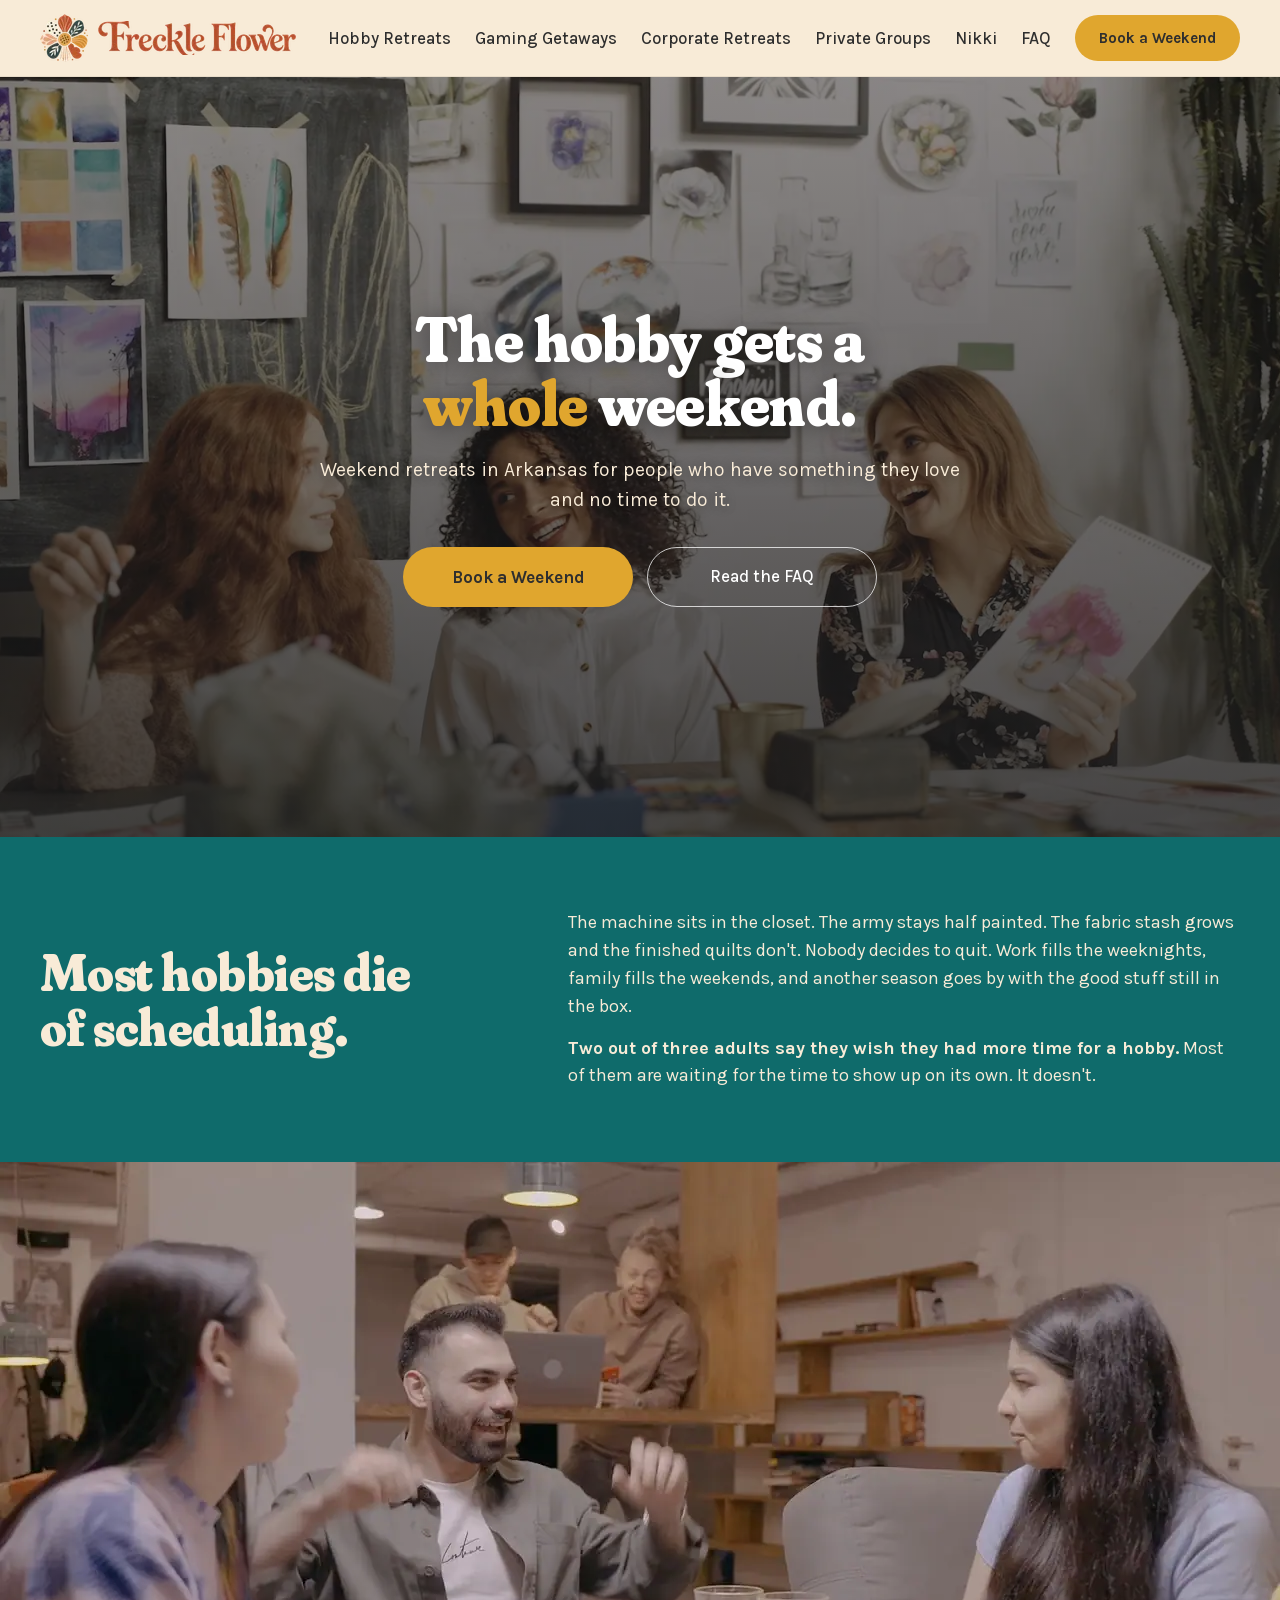
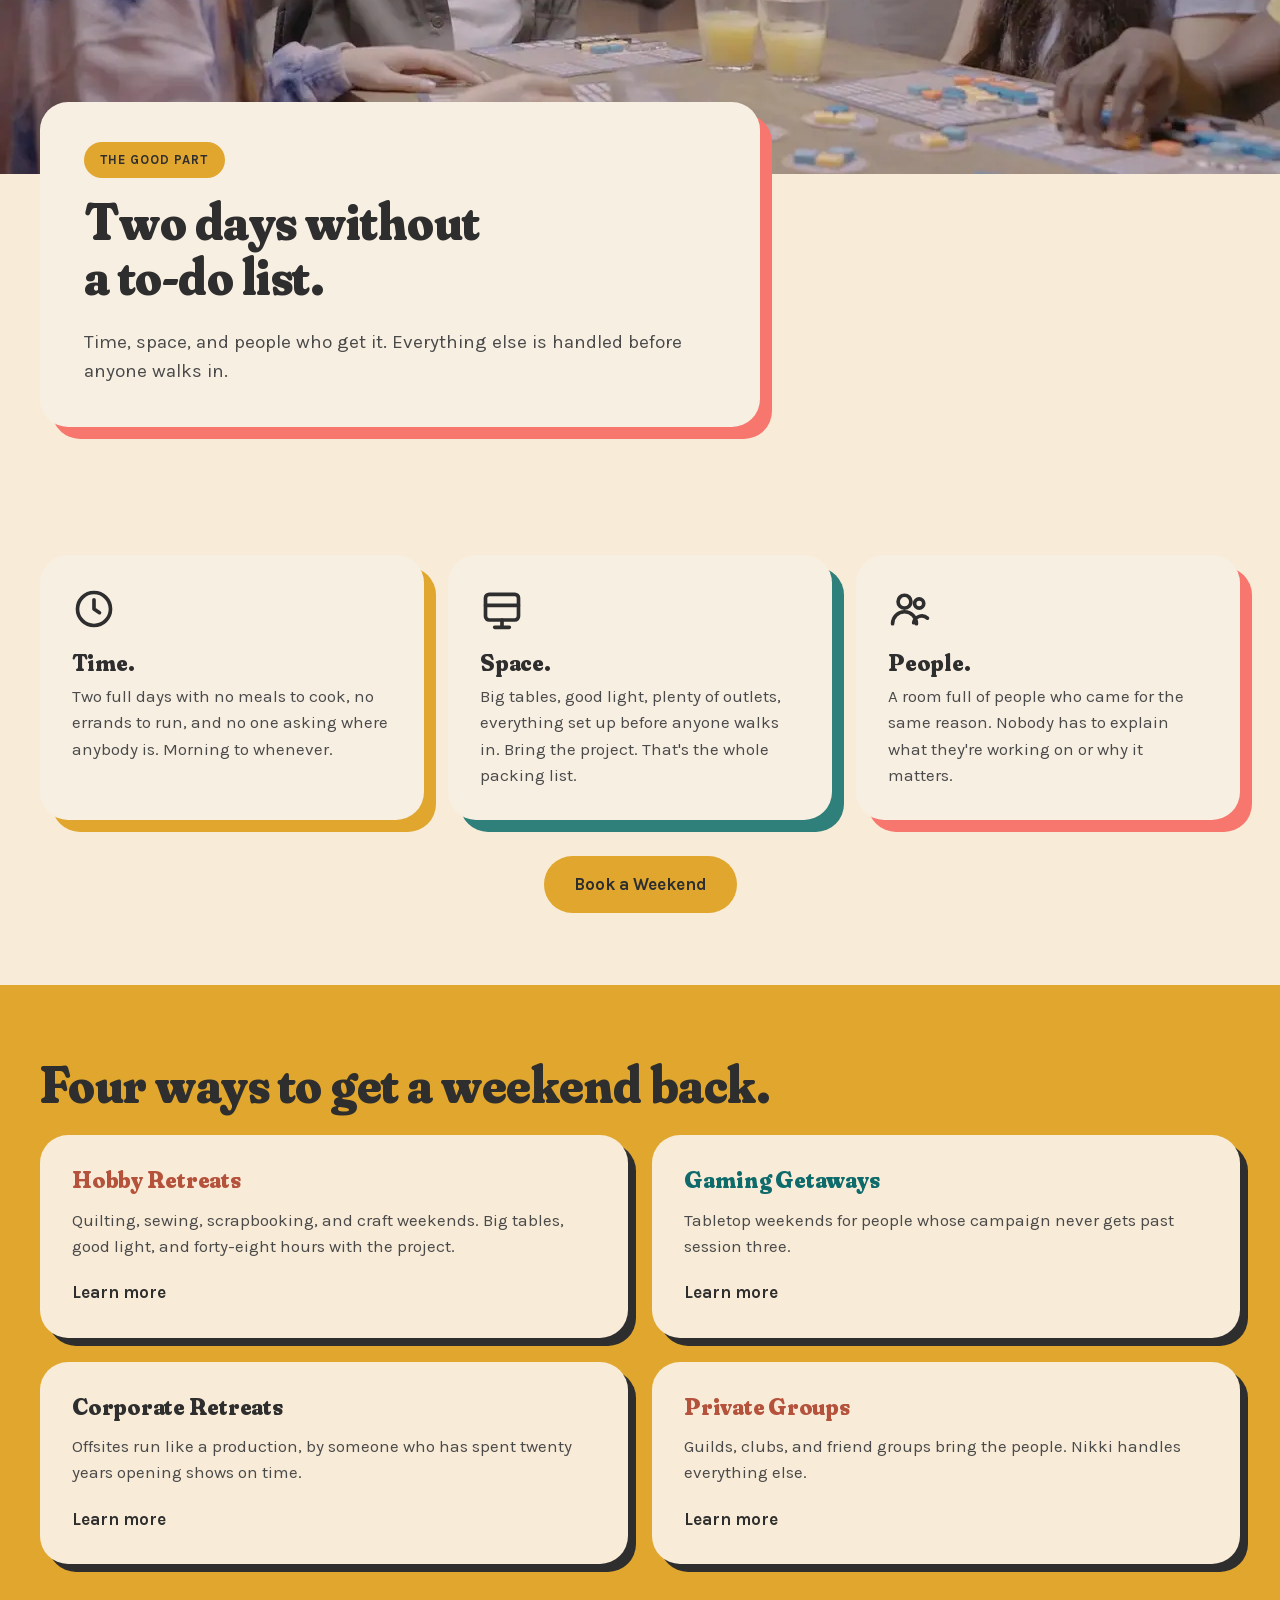
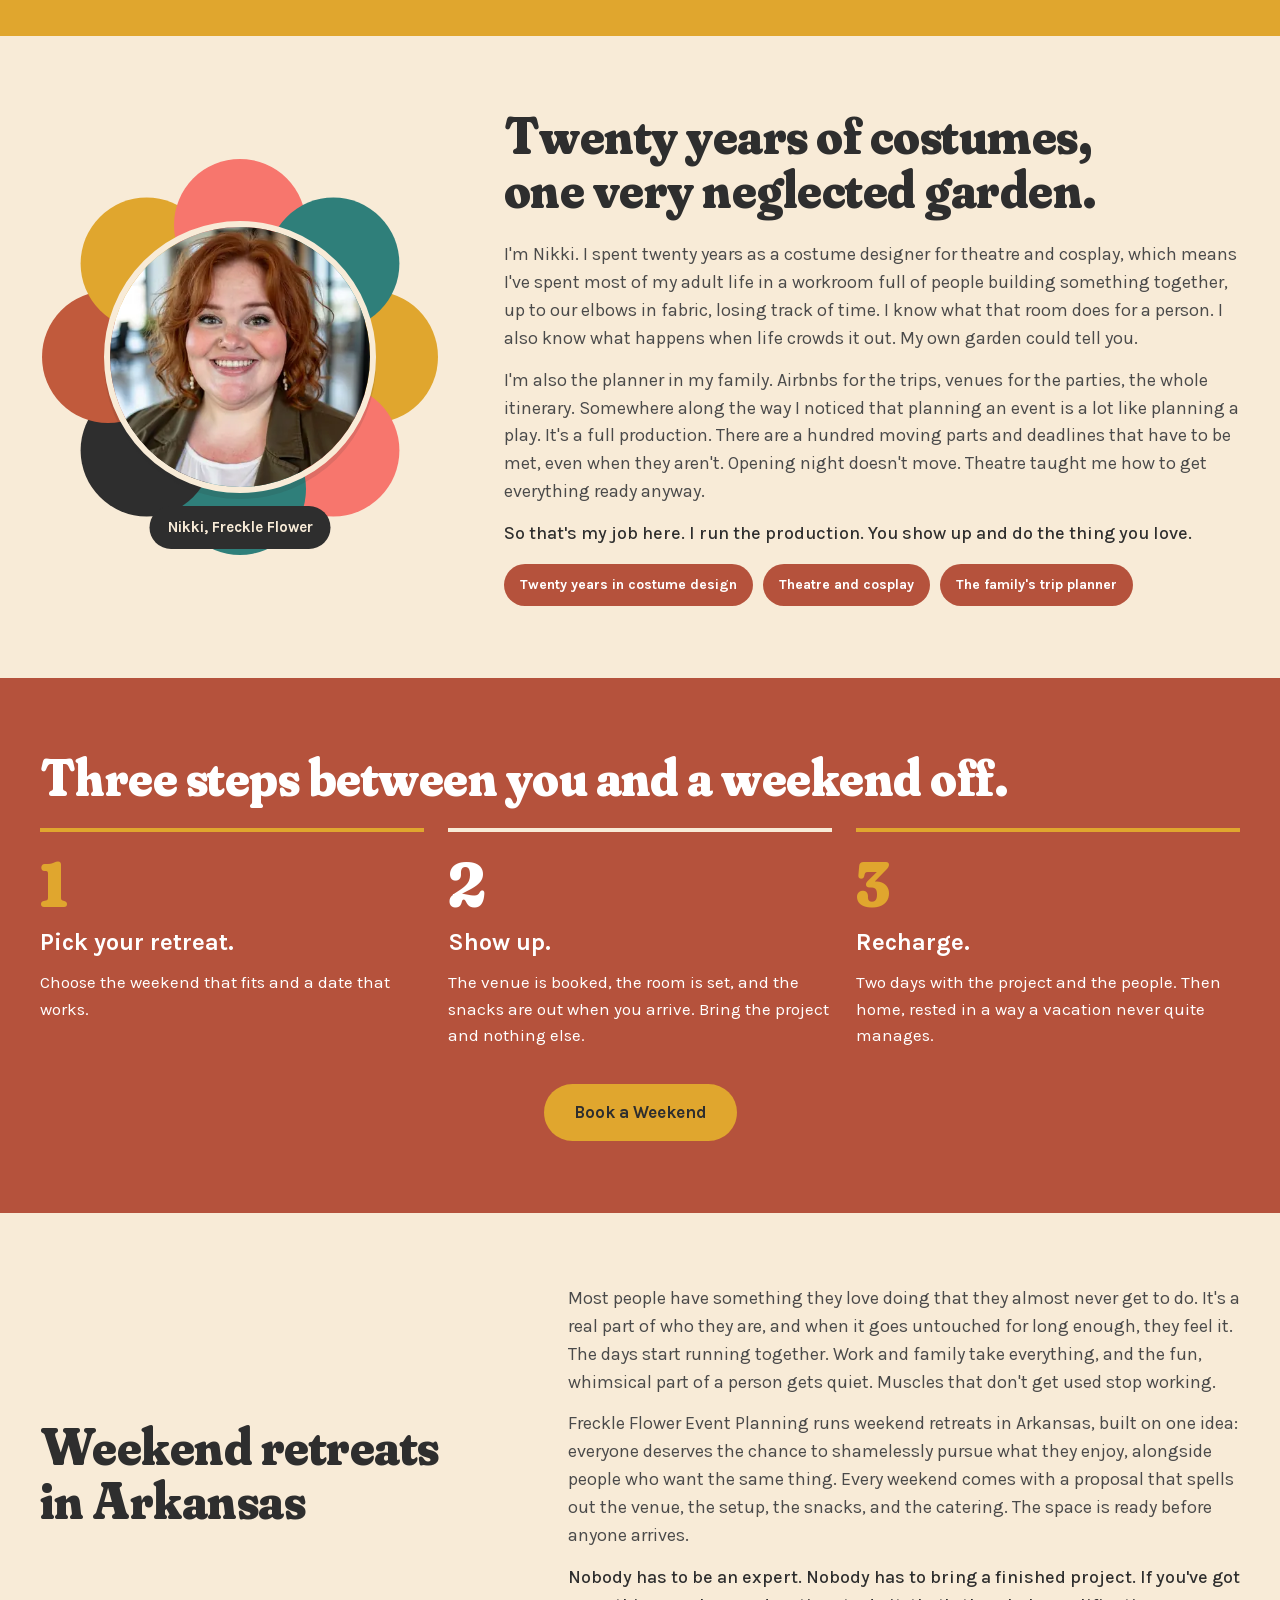
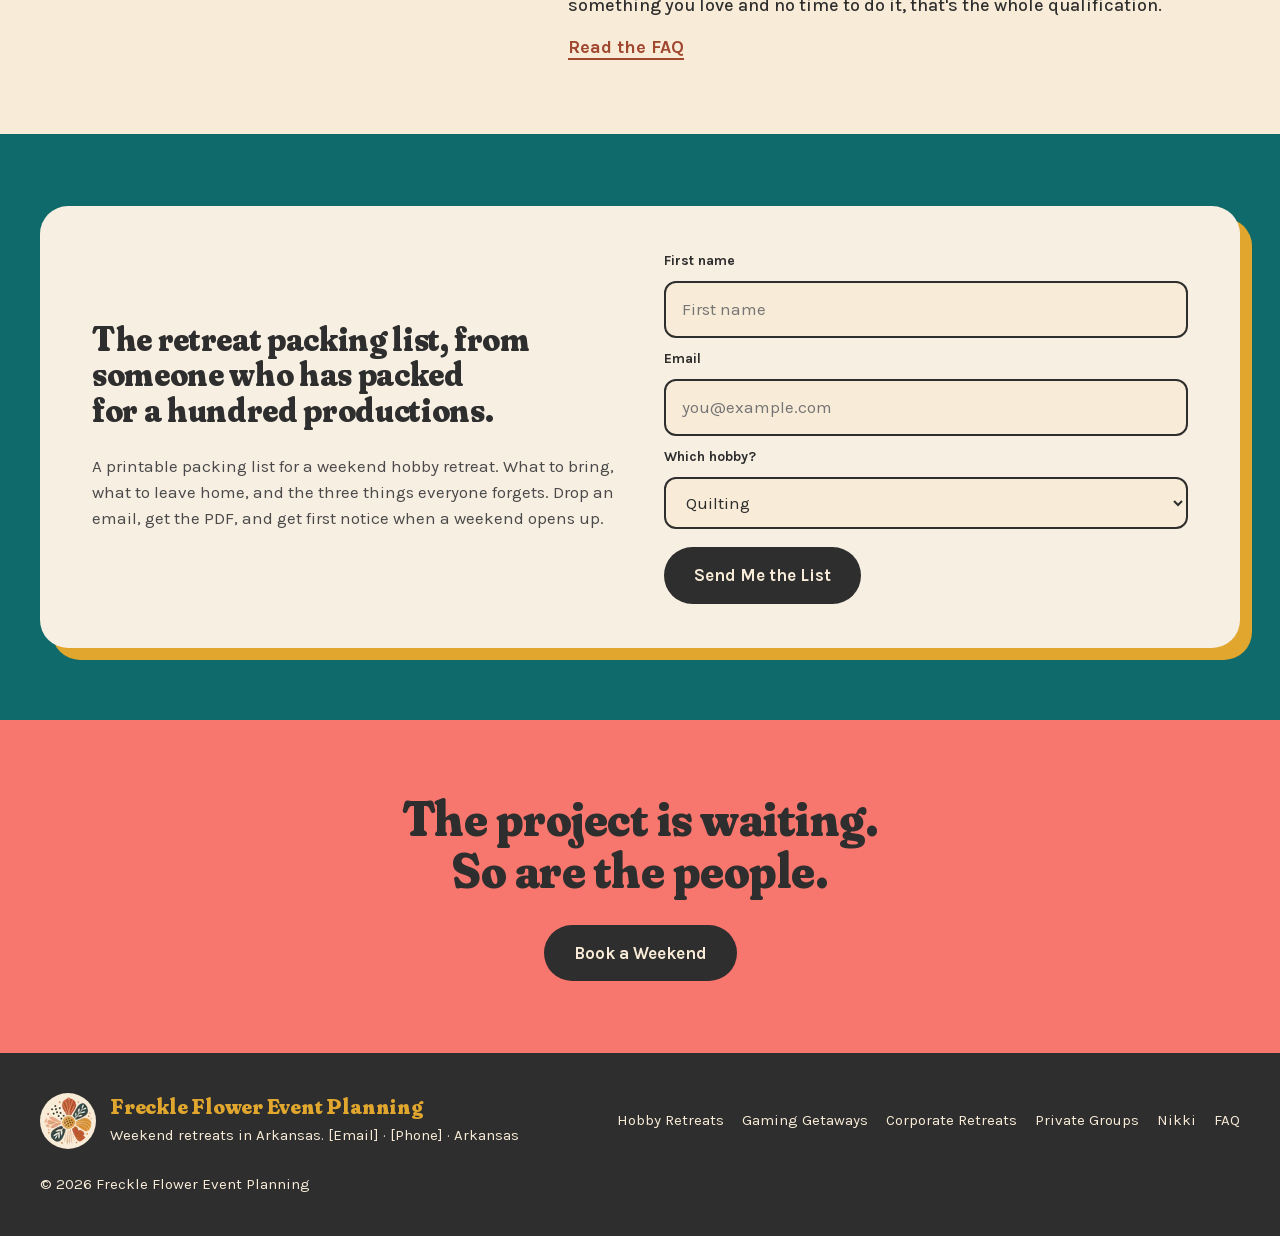
==== commit 6115c582: "Palette: only the colors on Nikki's brand boards Drop the peach, sage, and blush tints. Sections now" ====
--- a/public/index.html
+++ b/public/index.html
@@ -5,7 +5,7 @@
 <meta name="viewport" content="width=device-width, initial-scale=1">
 <title>Freckle Flower Event Planning | Weekend Retreats in Arkansas</title>
 <meta name="description" content="Weekend retreats in Arkansas for people who have something they love and no time to do it. Hobby, gaming, corporate, and private group weekends. Books at five.">
-<meta name="theme-color" content="#FBF5EB">
+<meta name="theme-color" content="#F8EBD7">
 <link rel="icon" href="favicon-48.png" sizes="48x48" type="image/png">
 <link rel="icon" href="favicon-32.png" sizes="32x32" type="image/png">
 <link rel="apple-touch-icon" href="apple-touch-icon.png">
@@ -14,7 +14,7 @@
 <link rel="preload" href="assets/fonts/karla-latin.woff2" as="font" type="font/woff2" crossorigin>
 <style>@font-face{font-family:'Fraunces';font-style:normal;font-weight:800;font-display:swap;src:url(assets/fonts/fraunces-800.woff2) format('woff2')}
 @font-face{font-family:'Karla';font-style:normal;font-weight:400 800;font-display:swap;src:url(assets/fonts/karla-latin.woff2) format('woff2')}
-:root{--rust-text:#9A3B1F;--cream:#FBF5EB;--peach:#F6E1D2;--sage-wash:#E4ECE5;--ink:#2C3835;--muted:#56605C;--rust:#B94F2E;--marigold:#E3A63B;--coral:#EE8068;--sage:#9FBBA9;--blush:#EDB89E;--teal:#2A7570;--teal-deep:#1F6460;--forest:#2F4A46;--ochre:#8C5A12;--paper:#FFFCF7}
+:root{--terracotta:#C15A3C;--terracotta-deep:#B5523C;--cream:#F8EBD7;--cream-light:#F8EFE3;--marigold:#E0A62E;--teal:#2F7F7A;--teal-deep:#0F6B6B;--coral:#F7766D;--charcoal:#2E2E2E;--muted:#4A4A4A;--ink:var(--charcoal);--rust:var(--terracotta-deep);--rust-text:#A0472F;--on-terracotta:#FFFFFF;--card:var(--cream-light)}
 *{box-sizing:border-box}
 html{scroll-behavior:smooth}
 body{margin:0;background:var(--cream);color:var(--ink);font-family:Karla,Arial,Helvetica,sans-serif;font-size:17px;line-height:1.55}
@@ -28,16 +28,16 @@
 p{margin:0 0 14px}
 p:last-child{margin-bottom:0}
 .wrap{width:min(1200px,100% - 32px);margin-inline:auto}
-.text-rust{color:var(--rust)}.text-teal{color:var(--teal-deep)}.text-forest{color:var(--forest)}.text-ochre{color:var(--ochre)}
+.text-rust{color:var(--terracotta-deep)}.text-teal{color:var(--teal-deep)}.text-charcoal{color:var(--charcoal)}
 .lead{font-size:19px;color:var(--muted)}
 .prose{color:var(--muted);font-size:18px}
 .prose .strong,.strong{color:var(--ink);font-weight:500}
 .prose h2{color:var(--ink)}
-.eyebrow{display:inline-block;background:var(--peach);color:var(--rust-text);border-radius:999px;padding:8px 16px;font-size:13px;font-weight:700;letter-spacing:.08em;text-transform:uppercase;margin-bottom:16px}
-.band-peach .eyebrow{background:var(--cream)}
+.eyebrow{display:inline-block;background:var(--marigold);color:var(--charcoal);border-radius:999px;padding:8px 16px;font-size:13px;font-weight:700;letter-spacing:.08em;text-transform:uppercase;margin-bottom:16px}
+
 
 /* nav */
-.nav{background:var(--cream);position:sticky;top:0;z-index:20;border-bottom:1px solid rgba(44,56,53,.08)}
+.nav{background:var(--cream);position:sticky;top:0;z-index:20;border-bottom:1px solid rgba(46,46,46,.08)}
 .nav-inner{display:flex;align-items:center;justify-content:space-between;min-height:76px;gap:16px}
 .brand{display:flex;align-items:center;gap:10px;text-decoration:none;flex:0 0 auto}
 .brand-flower{width:48px;height:48px}
@@ -50,7 +50,7 @@
 .nav-toggle span{display:block;height:3px;background:var(--ink);border-radius:2px}
 @media (max-width:1100px){
   .nav-toggle{display:flex}
-  .menu{display:none;position:absolute;left:0;right:0;top:100%;background:var(--cream);border-bottom:1px solid rgba(44,56,53,.1);padding:12px 16px 20px}
+  .menu{display:none;position:absolute;left:0;right:0;top:100%;background:var(--cream);border-bottom:1px solid rgba(46,46,46,.1);padding:12px 16px 20px}
   .menu.open{display:block}
   .menu ul{flex-direction:column;align-items:flex-start;gap:14px}
   .menu ul li{width:100%}.menu a{display:block;padding:8px 0;font-size:18px}
@@ -59,9 +59,9 @@
 /* buttons */
 .btn{display:inline-block;padding:16px 28px;border-radius:999px;font-weight:700;font-size:17px;text-decoration:none;color:var(--ink);border:2px solid transparent;cursor:pointer;font-family:inherit;line-height:1.2}
 .btn-accent{background:var(--marigold)}
-.btn-secondary{background:transparent;border:1.5px solid rgba(44,56,53,.55);font-weight:500}
+.btn-secondary{background:transparent;border:1.5px solid rgba(46,46,46,.55);font-weight:500}
 .btn-ink{background:var(--ink);color:var(--cream)}
-.c-marigold{background:var(--marigold)}.c-blush{background:var(--blush)}.c-teal{background:var(--teal);color:var(--cream)}.c-sage{background:var(--sage)}
+.c-marigold{background:var(--marigold)}.c-coral{background:var(--coral)}.c-teal{background:var(--teal-deep);color:var(--cream)}.c-terracotta{background:var(--terracotta-deep);color:var(--on-terracotta)}
 .menu .btn{padding:12px 22px;font-size:15px}
 .btn-row{display:flex;gap:14px;flex-wrap:wrap;margin-top:8px}
 .link{font-weight:700;text-decoration:none;color:var(--rust-text);border-bottom:2px solid var(--rust-text)}
@@ -73,12 +73,11 @@
 }
 
 /* cards */
-.card{background:var(--paper);border-radius:28px;padding:32px;color:var(--ink)}
+.card{background:var(--card);border-radius:28px;padding:32px;color:var(--ink)}
 .card p{color:var(--muted)}
 .card svg{color:var(--ink);margin-bottom:12px}
 .shadow-marigold{box-shadow:12px 12px 0 var(--marigold)}
-.shadow-sage{box-shadow:12px 12px 0 var(--sage)}
-.shadow-blush{box-shadow:12px 12px 0 var(--blush)}
+.shadow-terracotta{box-shadow:12px 12px 0 var(--terracotta)}
 .shadow-teal{box-shadow:12px 12px 0 var(--teal)}
 .shadow-coral{box-shadow:12px 12px 0 var(--coral)}
 .shadow-ink{box-shadow:8px 8px 0 var(--ink)}
@@ -87,7 +86,10 @@
 
 /* sections */
 .band{padding:72px 0}
-.band-peach{background:var(--peach)}.band-sage{background:var(--sage-wash)}.band-marigold{background:var(--marigold)}.band-coral{background:var(--coral)}
+.band-teal{background:var(--teal-deep);color:var(--cream)}.band-terracotta{background:var(--terracotta-deep);color:var(--on-terracotta)}
+.band-teal .display,.band-teal .prose,.band-teal .prose .strong,.band-teal h2.text-rust{color:var(--cream)}
+.band-terracotta .display,.band-terracotta .prose,.band-terracotta .prose .strong,.band-terracotta .step p,.band-terracotta .step h3{color:var(--on-terracotta)}
+.band-teal .card .display,.band-terracotta .card .display{color:var(--charcoal)}.band-marigold{background:var(--marigold)}.band-coral{background:var(--coral)}
 .two-col{display:grid;grid-template-columns:minmax(0,5fr) minmax(0,7fr);gap:48px;align-items:center}
 .two-col h2{margin-bottom:0}
 .grid{display:grid;gap:24px}
@@ -100,11 +102,11 @@
 
 /* group video band: video on top, card overlapping its bottom edge */
 .party{position:relative;padding:0 0 56px;background:var(--cream)}
-.party-media{position:relative;width:100%;height:min(68vh,640px);min-height:320px;overflow:hidden;background:var(--peach)}
+.party-media{position:relative;width:100%;height:min(68vh,640px);min-height:320px;overflow:hidden;background:var(--cream)}
 .party-poster,.party-video{position:absolute;inset:0;width:100%;height:100%;max-width:none;object-fit:cover;object-position:center 30%}
 .party-video{opacity:0;transition:opacity .9s ease}
 .party-video.is-on{opacity:1}
-.party-card{position:relative;margin-top:-72px;max-width:720px;background:var(--paper);padding:40px 44px}
+.party-card{position:relative;margin-top:-72px;max-width:720px;background:var(--card);padding:40px 44px}
 @media (max-width:900px){.party{padding-bottom:44px}.party-media{height:auto;min-height:0;aspect-ratio:4/3}.party-card{margin-top:-44px;max-width:none}}
 @media (min-width:600px) and (max-width:900px){.party-media{aspect-ratio:16/9}}
 
@@ -112,15 +114,16 @@
 .guide{display:grid;grid-template-columns:400px minmax(0,1fr);gap:64px;align-items:center}
 .guide-photo{position:relative;width:100%;max-width:400px;aspect-ratio:1/1;margin:0 auto}
 .guide-photo .petals{position:absolute;inset:0;width:100%;height:100%}
-.guide-photo img{position:absolute;left:16%;top:16%;width:68%;height:68%;max-width:none;object-fit:cover;object-position:46% 28%;border-radius:50%;border:6px solid var(--cream);box-shadow:0 6px 0 rgba(44,56,53,.12)}
+.guide-photo img{position:absolute;left:16%;top:16%;width:68%;height:68%;max-width:none;object-fit:cover;object-position:46% 28%;border-radius:50%;border:6px solid var(--cream);box-shadow:0 6px 0 rgba(46,46,46,.12)}
 .badge{position:absolute;left:50%;bottom:2%;translate:-50% 0;white-space:nowrap;background:var(--ink);color:var(--cream);border-radius:999px;padding:10px 18px;font-weight:700;font-size:15px}
 .pills{display:flex;gap:10px;flex-wrap:wrap;margin-top:16px}
-.pills span{background:var(--cream);border-radius:999px;padding:10px 16px;font-size:14px;font-weight:700;color:var(--rust-text)}
+.pills span{background:var(--terracotta-deep);color:var(--on-terracotta)!important;border-radius:999px;padding:10px 16px;font-size:14px;font-weight:700;color:var(--rust-text)}
 @media (max-width:900px){.guide{grid-template-columns:1fr;gap:28px}.guide-photo{max-width:340px}}
 
 /* steps */
 .steps .step{border-top:4px solid var(--marigold);padding-top:20px}
-.step-sage{border-top-color:var(--sage)!important}.step-blush{border-top-color:var(--blush)!important}
+.step-cream{border-top-color:var(--cream)!important}
+.band-terracotta .num.text-marigold{color:var(--marigold)}
 .step .num{font-size:64px;line-height:1;margin-bottom:8px}
 .step h3{font-size:24px;margin-bottom:8px}
 .step p{color:var(--muted)}
@@ -136,7 +139,7 @@
 
 /* faq */
 .faq-grid{display:grid;grid-template-columns:repeat(2,minmax(0,1fr));gap:16px}
-.faq{background:var(--paper);border:2px solid var(--ink);border-radius:20px;padding:0}
+.faq{background:var(--card);border:2px solid var(--ink);border-radius:20px;padding:0}
 .faq summary{cursor:pointer;padding:20px 24px;font-weight:700;font-size:18px;list-style:none;display:flex;justify-content:space-between;gap:16px}
 .faq summary::-webkit-details-marker{display:none}
 .faq summary::after{content:"+";font-size:24px;line-height:1;color:var(--rust-text);flex:0 0 auto}
@@ -146,13 +149,13 @@
 @media (max-width:900px){.faq-grid{grid-template-columns:1fr}}
 
 /* footer */
-.footer{background:var(--ink);color:#EAE3D6;padding:40px 0;font-size:15px}
+.footer{background:var(--ink);color:var(--cream);padding:40px 0;font-size:15px}
 .footer-inner{display:flex;justify-content:space-between;align-items:center;gap:24px;flex-wrap:wrap}
 .footer-id{display:flex;align-items:center;gap:14px}
 .footer-flower{width:56px;height:56px;flex:0 0 auto;padding:4px;background:var(--cream);border-radius:50%}
 .footer-brand{font-size:22px;color:var(--marigold);margin-bottom:6px}
 .footer-links{display:flex;gap:18px;flex-wrap:wrap}
-.footer-links a{color:#EAE3D6;text-decoration:none}
+.footer-links a{color:var(--cream);text-decoration:none}
 
 /* phone refinements */
 .jump{display:flex;gap:12px;flex-wrap:wrap;margin-top:8px}
@@ -170,12 +173,12 @@
 /* hero: full-bleed photo, darkened, centered copy, stacked buttons */
 .hero{position:relative;isolation:isolate;display:flex;align-items:center;justify-content:center;text-align:center;min-height:min(86vh,760px);padding:64px 0;background:var(--ink);color:#fff;overflow:hidden}
 .hero-img{position:absolute;inset:0;z-index:-2;width:100%;height:100%;object-fit:cover}
-.hero::before{content:"";position:absolute;inset:0;z-index:-1;background:linear-gradient(180deg,rgba(24,32,30,.45) 0%,rgba(24,32,30,.62) 55%,rgba(24,32,30,.8) 100%)}
+.hero::before{content:"";position:absolute;inset:0;z-index:-1;background:linear-gradient(180deg,rgba(30,30,30,.45) 0%,rgba(30,30,30,.62) 55%,rgba(30,30,30,.8) 100%)}
 .hero > .wrap{width:min(860px,100% - 32px)}
 .hero-card{background:none;padding:0;box-shadow:none;border-radius:0;display:flex;flex-direction:column;align-items:center}
 .hero-title{font-size:clamp(38px,5vw,72px);line-height:1;color:#fff;margin:0 0 20px;text-wrap:balance;text-shadow:0 2px 24px rgba(0,0,0,.4)}
 .hero-title .text-rust{color:var(--marigold)}
-.hero .lead{color:#FBF5EB;font-size:clamp(18px,1.5vw,22px);max-width:34em;margin:0 0 32px;text-shadow:0 1px 12px rgba(0,0,0,.4)}
+.hero .lead{color:var(--cream);font-size:clamp(18px,1.5vw,22px);max-width:34em;margin:0 0 32px;text-shadow:0 1px 12px rgba(0,0,0,.4)}
 .hero .btn-row{margin:0;justify-content:center;gap:14px}
 .hero .btn{min-width:230px;text-align:center;padding:18px 30px}
 .hero .btn-secondary{color:#fff;border-color:rgba(255,255,255,.75)}
@@ -203,7 +206,7 @@
 <div class="btn-row"><a class="btn btn-accent" href="#book">Book a Weekend</a><a class="btn btn-secondary" href="faq.html">Read the FAQ</a></div>
 </div></div>
 </section>
-<section class="band band-peach"><div class="wrap two-col">
+<section class="band band-teal"><div class="wrap two-col">
 <h2 class="display text-rust">Most hobbies die of scheduling.</h2><div class="prose"><p>The machine sits in the closet. The army stays half painted. The fabric stash grows and the finished quilts don't. Nobody decides to quit. Work fills the weeknights, family fills the weekends, and another season goes by with the good stuff still in the box.</p><p><strong>Two out of three adults say they wish they had more time for a hobby.</strong> Most of them are waiting for the time to show up on its own. It doesn't.</p></div>
 </div></section>
 <section class="party">
@@ -221,8 +224,8 @@
 <section class="band"><div class="wrap">
 <div class="grid grid-3">
 <div class="card shadow-marigold"><svg width="44" height="44" viewBox="0 0 24 24" fill="none" stroke="currentColor" stroke-width="2" stroke-linecap="round" stroke-linejoin="round" aria-hidden="true"><circle cx="12" cy="12" r="9"/><path d="M12 7v5l3 2"/></svg><h3 class="display">Time.</h3><p>Two full days with no meals to cook, no errands to run, and no one asking where anybody is. Morning to whenever.</p></div>
-<div class="card shadow-sage"><svg width="44" height="44" viewBox="0 0 24 24" fill="none" stroke="currentColor" stroke-width="2" stroke-linecap="round" stroke-linejoin="round" aria-hidden="true"><rect x="3" y="4" width="18" height="14" rx="2"/><path d="M3 10h18M8 22h8M12 18v4"/></svg><h3 class="display">Space.</h3><p>Big tables, good light, plenty of outlets, everything set up before anyone walks in. Bring the project. That's the whole packing list.</p></div>
-<div class="card shadow-blush"><svg width="44" height="44" viewBox="0 0 24 24" fill="none" stroke="currentColor" stroke-width="2" stroke-linecap="round" stroke-linejoin="round" aria-hidden="true"><circle cx="9" cy="8" r="3.5"/><circle cx="17" cy="9" r="2.5"/><path d="M2.5 20a6.5 6.5 0 0 1 13 0M14 19.5a4.5 4.5 0 0 1 7.5-2.5"/></svg><h3 class="display">People.</h3><p>A room full of people who came for the same reason. Nobody has to explain what they're working on or why it matters.</p></div>
+<div class="card shadow-teal"><svg width="44" height="44" viewBox="0 0 24 24" fill="none" stroke="currentColor" stroke-width="2" stroke-linecap="round" stroke-linejoin="round" aria-hidden="true"><rect x="3" y="4" width="18" height="14" rx="2"/><path d="M3 10h18M8 22h8M12 18v4"/></svg><h3 class="display">Space.</h3><p>Big tables, good light, plenty of outlets, everything set up before anyone walks in. Bring the project. That's the whole packing list.</p></div>
+<div class="card shadow-coral"><svg width="44" height="44" viewBox="0 0 24 24" fill="none" stroke="currentColor" stroke-width="2" stroke-linecap="round" stroke-linejoin="round" aria-hidden="true"><circle cx="9" cy="8" r="3.5"/><circle cx="17" cy="9" r="2.5"/><path d="M2.5 20a6.5 6.5 0 0 1 13 0M14 19.5a4.5 4.5 0 0 1 7.5-2.5"/></svg><h3 class="display">People.</h3><p>A room full of people who came for the same reason. Nobody has to explain what they're working on or why it matters.</p></div>
 </div>
 <p class="btn-row"><a class="btn btn-accent" href="#book">Book a Weekend</a></p>
 </div></section>
@@ -231,12 +234,12 @@
 <div class="grid grid-2">
 <a class="card card-link shadow-ink" href="hobby-retreats.html"><h3 class="display text-rust">Hobby Retreats</h3><p>Quilting, sewing, scrapbooking, and craft weekends. Big tables, good light, and forty-eight hours with the project.</p><span class="more">Learn more</span></a>
 <a class="card card-link shadow-ink" href="gaming-getaways.html"><h3 class="display text-teal">Gaming Getaways</h3><p>Tabletop weekends for people whose campaign never gets past session three.</p><span class="more">Learn more</span></a>
-<a class="card card-link shadow-ink" href="corporate-retreats.html"><h3 class="display text-forest">Corporate Retreats</h3><p>Offsites run like a production, by someone who has spent twenty years opening shows on time.</p><span class="more">Learn more</span></a>
-<a class="card card-link shadow-ink" href="private-groups.html"><h3 class="display text-ochre">Private Groups</h3><p>Guilds, clubs, and friend groups bring the people. Nikki handles everything else.</p><span class="more">Learn more</span></a>
-</div>
-</div></section>
-<section id="nikki" class="band band-peach"><div class="wrap guide">
-<div class="guide-photo"><svg class="petals" viewBox="0 0 200 200" aria-hidden="true"><circle cx="166.0" cy="100.0" r="33" fill="#E3A63B"/><circle cx="146.7" cy="146.7" r="33" fill="#EDB89E"/><circle cx="100.0" cy="166.0" r="33" fill="#2A7570"/><circle cx="53.3" cy="146.7" r="33" fill="#2F4A46"/><circle cx="34.0" cy="100.0" r="33" fill="#B94F2E"/><circle cx="53.3" cy="53.3" r="33" fill="#E3A63B"/><circle cx="100.0" cy="34.0" r="33" fill="#EDB89E"/><circle cx="146.7" cy="53.3" r="33" fill="#2F4A46"/></svg><img class="" src="assets/img/nikki-headshot-760.webp" srcset="assets/img/nikki-headshot-380.webp 380w, assets/img/nikki-headshot-760.webp 760w" sizes="(max-width: 900px) 230px, 270px" width="1024" height="1024" alt="Nikki, smiling, red curly hair, olive jacket" loading="lazy" decoding="async"><span class="badge">Nikki, Freckle Flower</span></div>
+<a class="card card-link shadow-ink" href="corporate-retreats.html"><h3 class="display text-charcoal">Corporate Retreats</h3><p>Offsites run like a production, by someone who has spent twenty years opening shows on time.</p><span class="more">Learn more</span></a>
+<a class="card card-link shadow-ink" href="private-groups.html"><h3 class="display text-rust">Private Groups</h3><p>Guilds, clubs, and friend groups bring the people. Nikki handles everything else.</p><span class="more">Learn more</span></a>
+</div>
+</div></section>
+<section id="nikki" class="band"><div class="wrap guide">
+<div class="guide-photo"><svg class="petals" viewBox="0 0 200 200" aria-hidden="true"><circle cx="166.0" cy="100.0" r="33" fill="#E0A62E"/><circle cx="146.7" cy="146.7" r="33" fill="#F7766D"/><circle cx="100.0" cy="166.0" r="33" fill="#2F7F7A"/><circle cx="53.3" cy="146.7" r="33" fill="#2E2E2E"/><circle cx="34.0" cy="100.0" r="33" fill="#C15A3C"/><circle cx="53.3" cy="53.3" r="33" fill="#E0A62E"/><circle cx="100.0" cy="34.0" r="33" fill="#F7766D"/><circle cx="146.7" cy="53.3" r="33" fill="#2F7F7A"/></svg><img class="" src="assets/img/nikki-headshot-760.webp" srcset="assets/img/nikki-headshot-380.webp 380w, assets/img/nikki-headshot-760.webp 760w" sizes="(max-width: 900px) 230px, 270px" width="1024" height="1024" alt="Nikki, smiling, red curly hair, olive jacket" loading="lazy" decoding="async"><span class="badge">Nikki, Freckle Flower</span></div>
 <div class="prose">
 <h2 class="display">Twenty years of costumes, one very neglected garden.</h2>
 <p>I'm Nikki. I spent twenty years as a costume designer for theatre and cosplay, which means I've spent most of my adult life in a workroom full of people building something together, up to our elbows in fabric, losing track of time. I know what that room does for a person. I also know what happens when life crowds it out. My own garden could tell you.</p>
@@ -245,12 +248,12 @@
 <div class="pills"><span>Twenty years in costume design</span><span>Theatre and cosplay</span><span>The family's trip planner</span></div>
 </div>
 </div></section>
-<section class="band band-sage"><div class="wrap">
+<section class="band band-terracotta"><div class="wrap">
 <h2 class="display">Three steps between you and a weekend off.</h2>
 <div class="grid grid-3 steps">
-<div class="step step-marigold"><div class="display num text-rust">1</div><h3>Pick your retreat.</h3><p>Choose the weekend that fits and a date that works.</p></div>
-<div class="step step-sage"><div class="display num text-ochre">2</div><h3>Show up.</h3><p>The venue is booked, the room is set, and the snacks are out when you arrive. Bring the project and nothing else.</p></div>
-<div class="step step-blush"><div class="display num text-teal">3</div><h3>Recharge.</h3><p>Two days with the project and the people. Then home, rested in a way a vacation never quite manages.</p></div>
+<div class="step step-marigold"><div class="display num text-marigold">1</div><h3>Pick your retreat.</h3><p>Choose the weekend that fits and a date that works.</p></div>
+<div class="step step-cream"><div class="display num">2</div><h3>Show up.</h3><p>The venue is booked, the room is set, and the snacks are out when you arrive. Bring the project and nothing else.</p></div>
+<div class="step step-marigold"><div class="display num text-marigold">3</div><h3>Recharge.</h3><p>Two days with the project and the people. Then home, rested in a way a vacation never quite manages.</p></div>
 </div>
 <p class="btn-row"><a class="btn btn-accent" href="#book">Book a Weekend</a></p>
 </div></section>
@@ -263,7 +266,7 @@
 <p><a class="link" href="faq.html">Read the FAQ</a></p>
 </div>
 </div></section>
-<section class="band band-peach"><div class="wrap"><div class="card lead-card shadow-teal">
+<section class="band band-teal"><div class="wrap"><div class="card lead-card shadow-marigold">
 <div>
 <h2 class="display">The retreat packing list, from someone who has packed for a hundred productions.</h2>
 <p>A printable packing list for a weekend hobby retreat. What to bring, what to leave home, and the three things everyone forgets. Drop an email, get the PDF, and get first notice when a weekend opens up.</p>
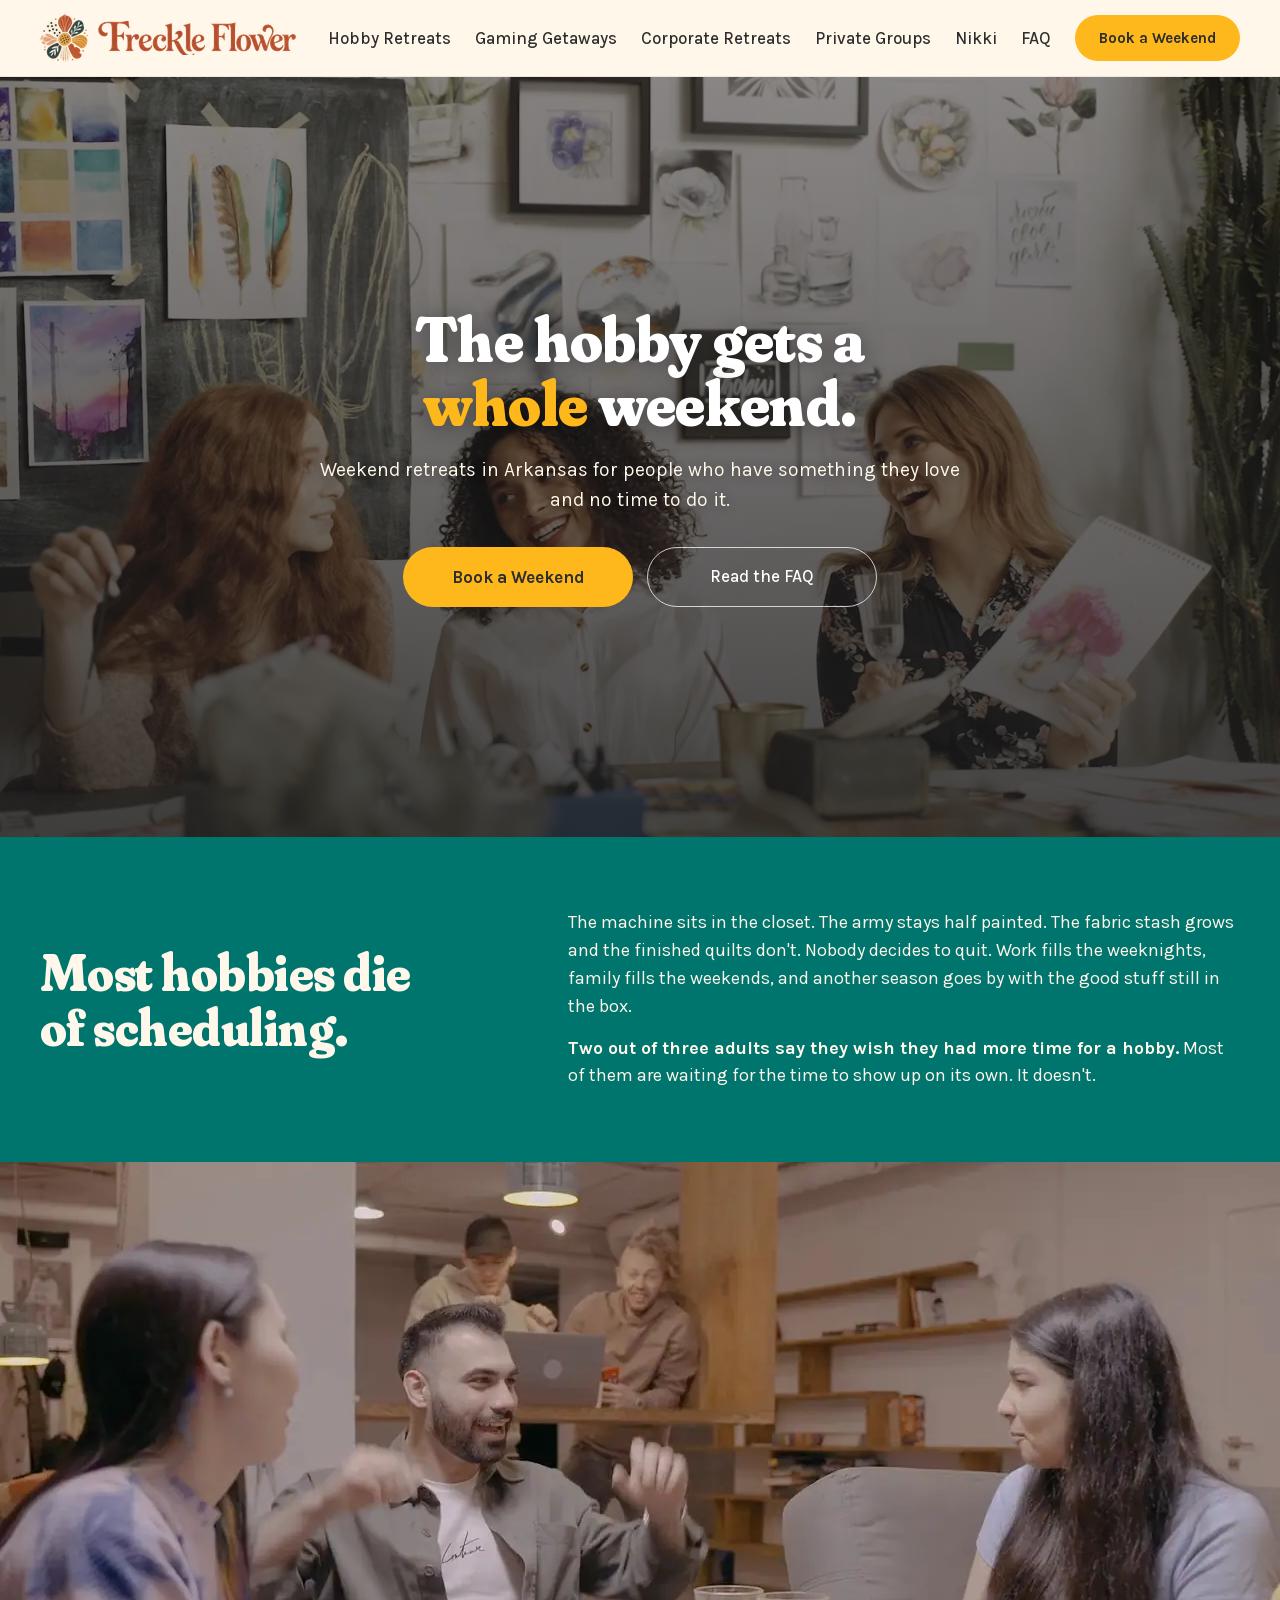
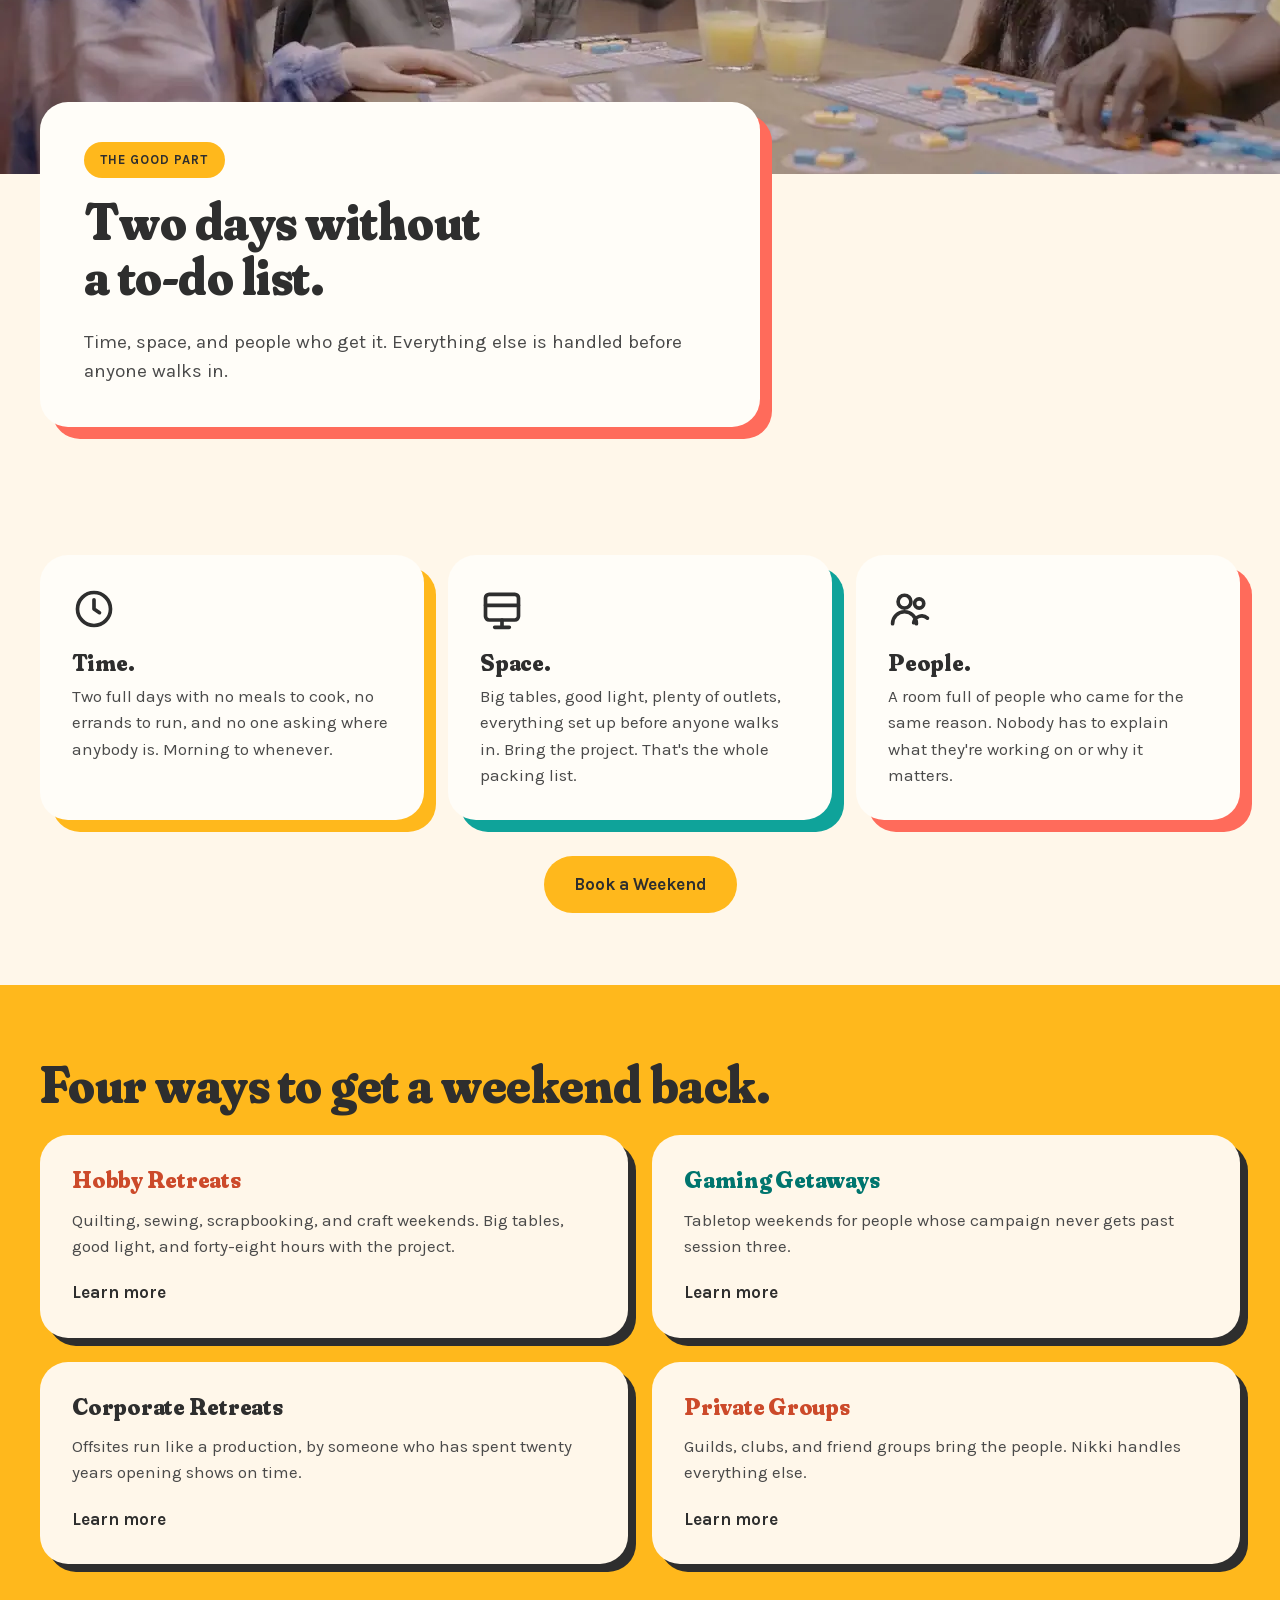
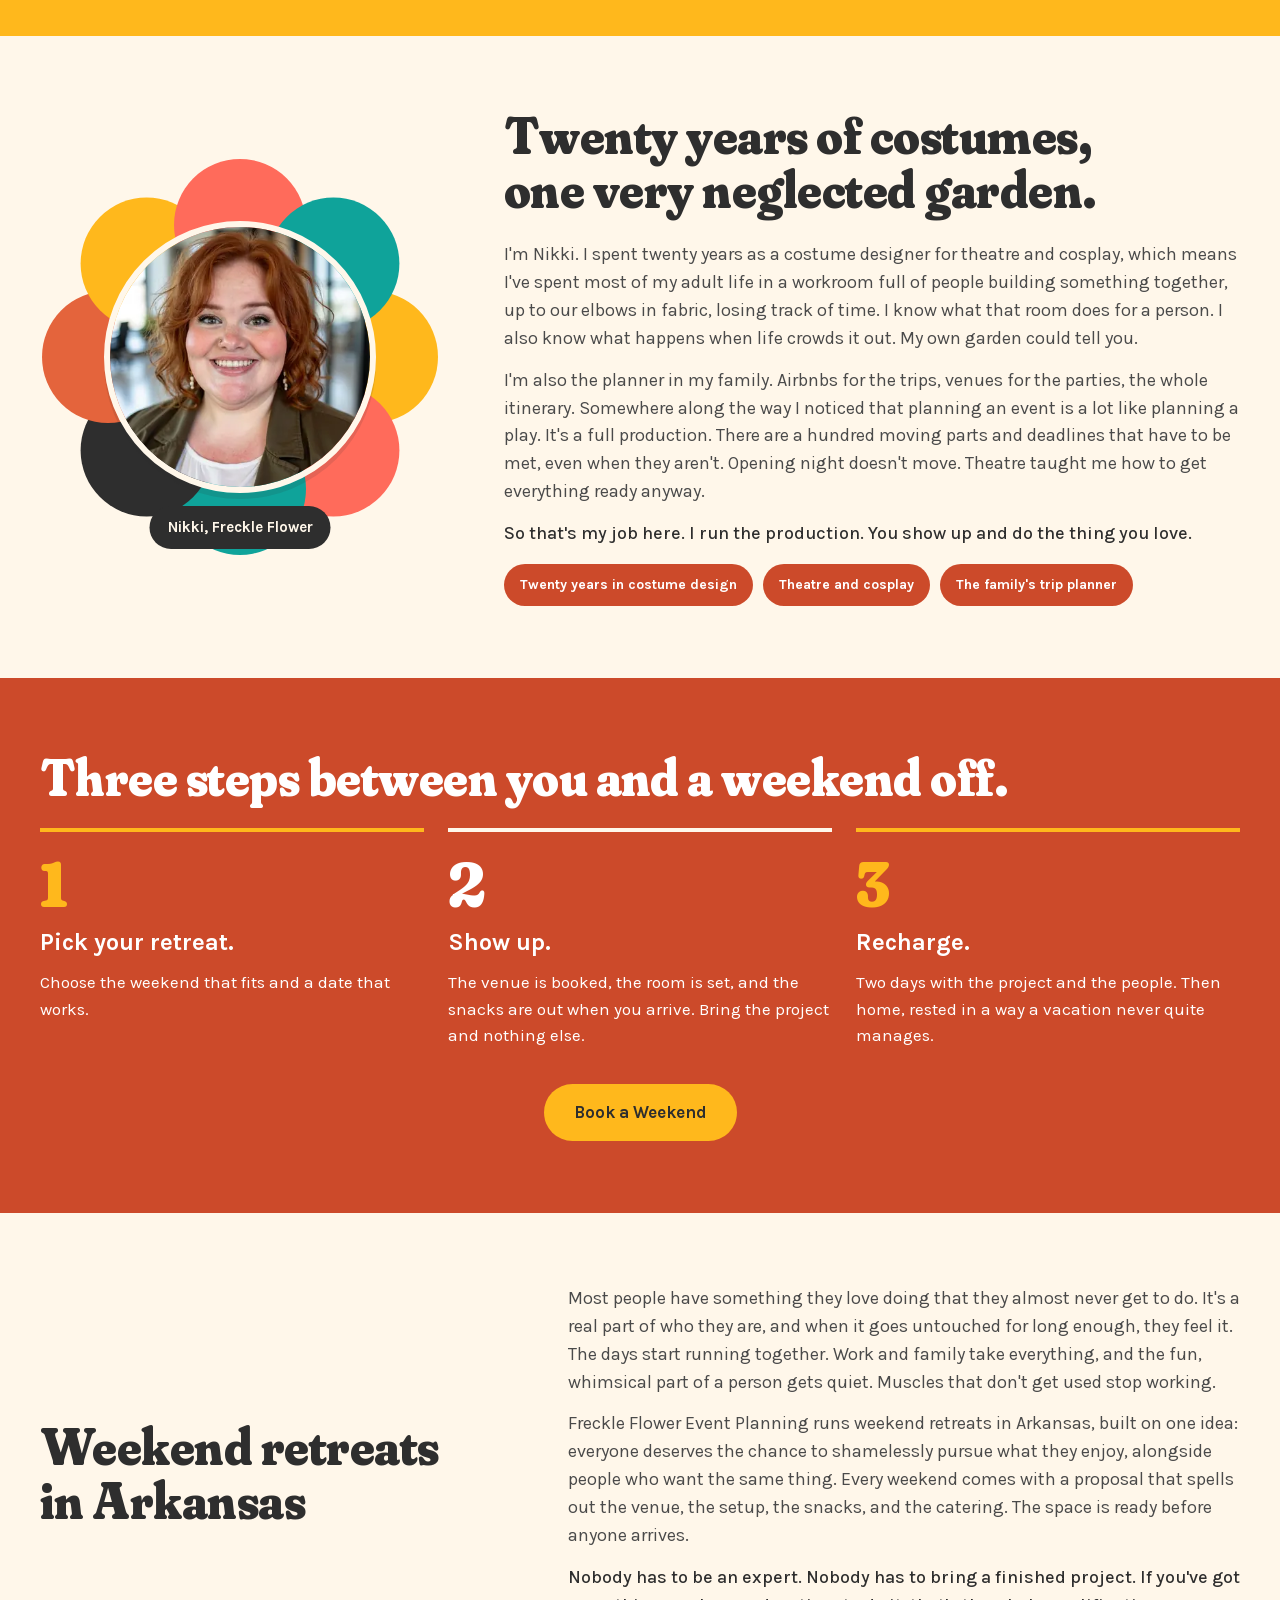
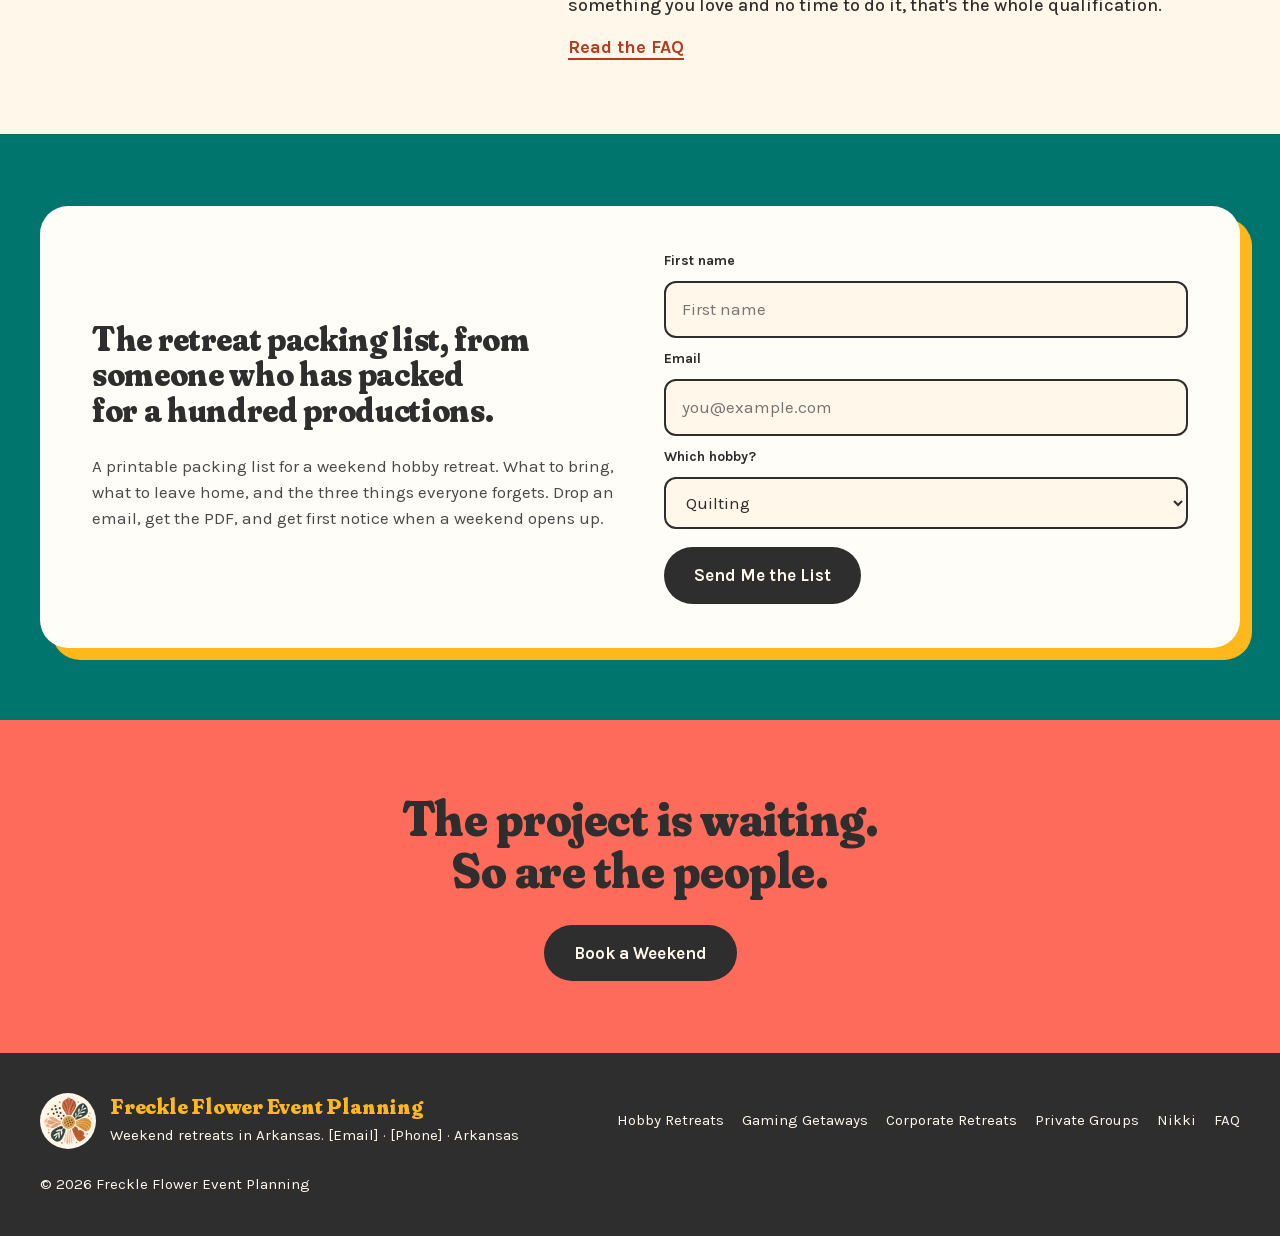
==== commit 77219cf1: "Brighter palette from Nikki's brand board hues Nikki asked for the brighter board. Board B only adds" ====
--- a/public/index.html
+++ b/public/index.html
@@ -5,7 +5,7 @@
 <meta name="viewport" content="width=device-width, initial-scale=1">
 <title>Freckle Flower Event Planning | Weekend Retreats in Arkansas</title>
 <meta name="description" content="Weekend retreats in Arkansas for people who have something they love and no time to do it. Hobby, gaming, corporate, and private group weekends. Books at five.">
-<meta name="theme-color" content="#F8EBD7">
+<meta name="theme-color" content="#FFF7EA">
 <link rel="icon" href="favicon-48.png" sizes="48x48" type="image/png">
 <link rel="icon" href="favicon-32.png" sizes="32x32" type="image/png">
 <link rel="apple-touch-icon" href="apple-touch-icon.png">
@@ -14,7 +14,7 @@
 <link rel="preload" href="assets/fonts/karla-latin.woff2" as="font" type="font/woff2" crossorigin>
 <style>@font-face{font-family:'Fraunces';font-style:normal;font-weight:800;font-display:swap;src:url(assets/fonts/fraunces-800.woff2) format('woff2')}
 @font-face{font-family:'Karla';font-style:normal;font-weight:400 800;font-display:swap;src:url(assets/fonts/karla-latin.woff2) format('woff2')}
-:root{--terracotta:#C15A3C;--terracotta-deep:#B5523C;--cream:#F8EBD7;--cream-light:#F8EFE3;--marigold:#E0A62E;--teal:#2F7F7A;--teal-deep:#0F6B6B;--coral:#F7766D;--charcoal:#2E2E2E;--muted:#4A4A4A;--ink:var(--charcoal);--rust:var(--terracotta-deep);--rust-text:#A0472F;--on-terracotta:#FFFFFF;--card:var(--cream-light)}
+:root{--terracotta:#E4643C;--terracotta-deep:#CC4A2A;--cream:#FFF7EA;--cream-light:#FFFDF8;--marigold:#FFB81C;--teal:#0FA39A;--teal-deep:#00756E;--coral:#FF6B5B;--charcoal:#2E2E2E;--muted:#4A4A4A;--ink:var(--charcoal);--rust:var(--terracotta-deep);--rust-text:#B83A1E;--on-terracotta:#FFFFFF;--card:var(--cream-light)}
 *{box-sizing:border-box}
 html{scroll-behavior:smooth}
 body{margin:0;background:var(--cream);color:var(--ink);font-family:Karla,Arial,Helvetica,sans-serif;font-size:17px;line-height:1.55}
@@ -239,7 +239,7 @@
 </div>
 </div></section>
 <section id="nikki" class="band"><div class="wrap guide">
-<div class="guide-photo"><svg class="petals" viewBox="0 0 200 200" aria-hidden="true"><circle cx="166.0" cy="100.0" r="33" fill="#E0A62E"/><circle cx="146.7" cy="146.7" r="33" fill="#F7766D"/><circle cx="100.0" cy="166.0" r="33" fill="#2F7F7A"/><circle cx="53.3" cy="146.7" r="33" fill="#2E2E2E"/><circle cx="34.0" cy="100.0" r="33" fill="#C15A3C"/><circle cx="53.3" cy="53.3" r="33" fill="#E0A62E"/><circle cx="100.0" cy="34.0" r="33" fill="#F7766D"/><circle cx="146.7" cy="53.3" r="33" fill="#2F7F7A"/></svg><img class="" src="assets/img/nikki-headshot-760.webp" srcset="assets/img/nikki-headshot-380.webp 380w, assets/img/nikki-headshot-760.webp 760w" sizes="(max-width: 900px) 230px, 270px" width="1024" height="1024" alt="Nikki, smiling, red curly hair, olive jacket" loading="lazy" decoding="async"><span class="badge">Nikki, Freckle Flower</span></div>
+<div class="guide-photo"><svg class="petals" viewBox="0 0 200 200" aria-hidden="true"><circle cx="166.0" cy="100.0" r="33" fill="#FFB81C"/><circle cx="146.7" cy="146.7" r="33" fill="#FF6B5B"/><circle cx="100.0" cy="166.0" r="33" fill="#0FA39A"/><circle cx="53.3" cy="146.7" r="33" fill="#2E2E2E"/><circle cx="34.0" cy="100.0" r="33" fill="#E4643C"/><circle cx="53.3" cy="53.3" r="33" fill="#FFB81C"/><circle cx="100.0" cy="34.0" r="33" fill="#FF6B5B"/><circle cx="146.7" cy="53.3" r="33" fill="#0FA39A"/></svg><img class="" src="assets/img/nikki-headshot-760.webp" srcset="assets/img/nikki-headshot-380.webp 380w, assets/img/nikki-headshot-760.webp 760w" sizes="(max-width: 900px) 230px, 270px" width="1024" height="1024" alt="Nikki, smiling, red curly hair, olive jacket" loading="lazy" decoding="async"><span class="badge">Nikki, Freckle Flower</span></div>
 <div class="prose">
 <h2 class="display">Twenty years of costumes, one very neglected garden.</h2>
 <p>I'm Nikki. I spent twenty years as a costume designer for theatre and cosplay, which means I've spent most of my adult life in a workroom full of people building something together, up to our elbows in fabric, losing track of time. I know what that room does for a person. I also know what happens when life crowds it out. My own garden could tell you.</p>
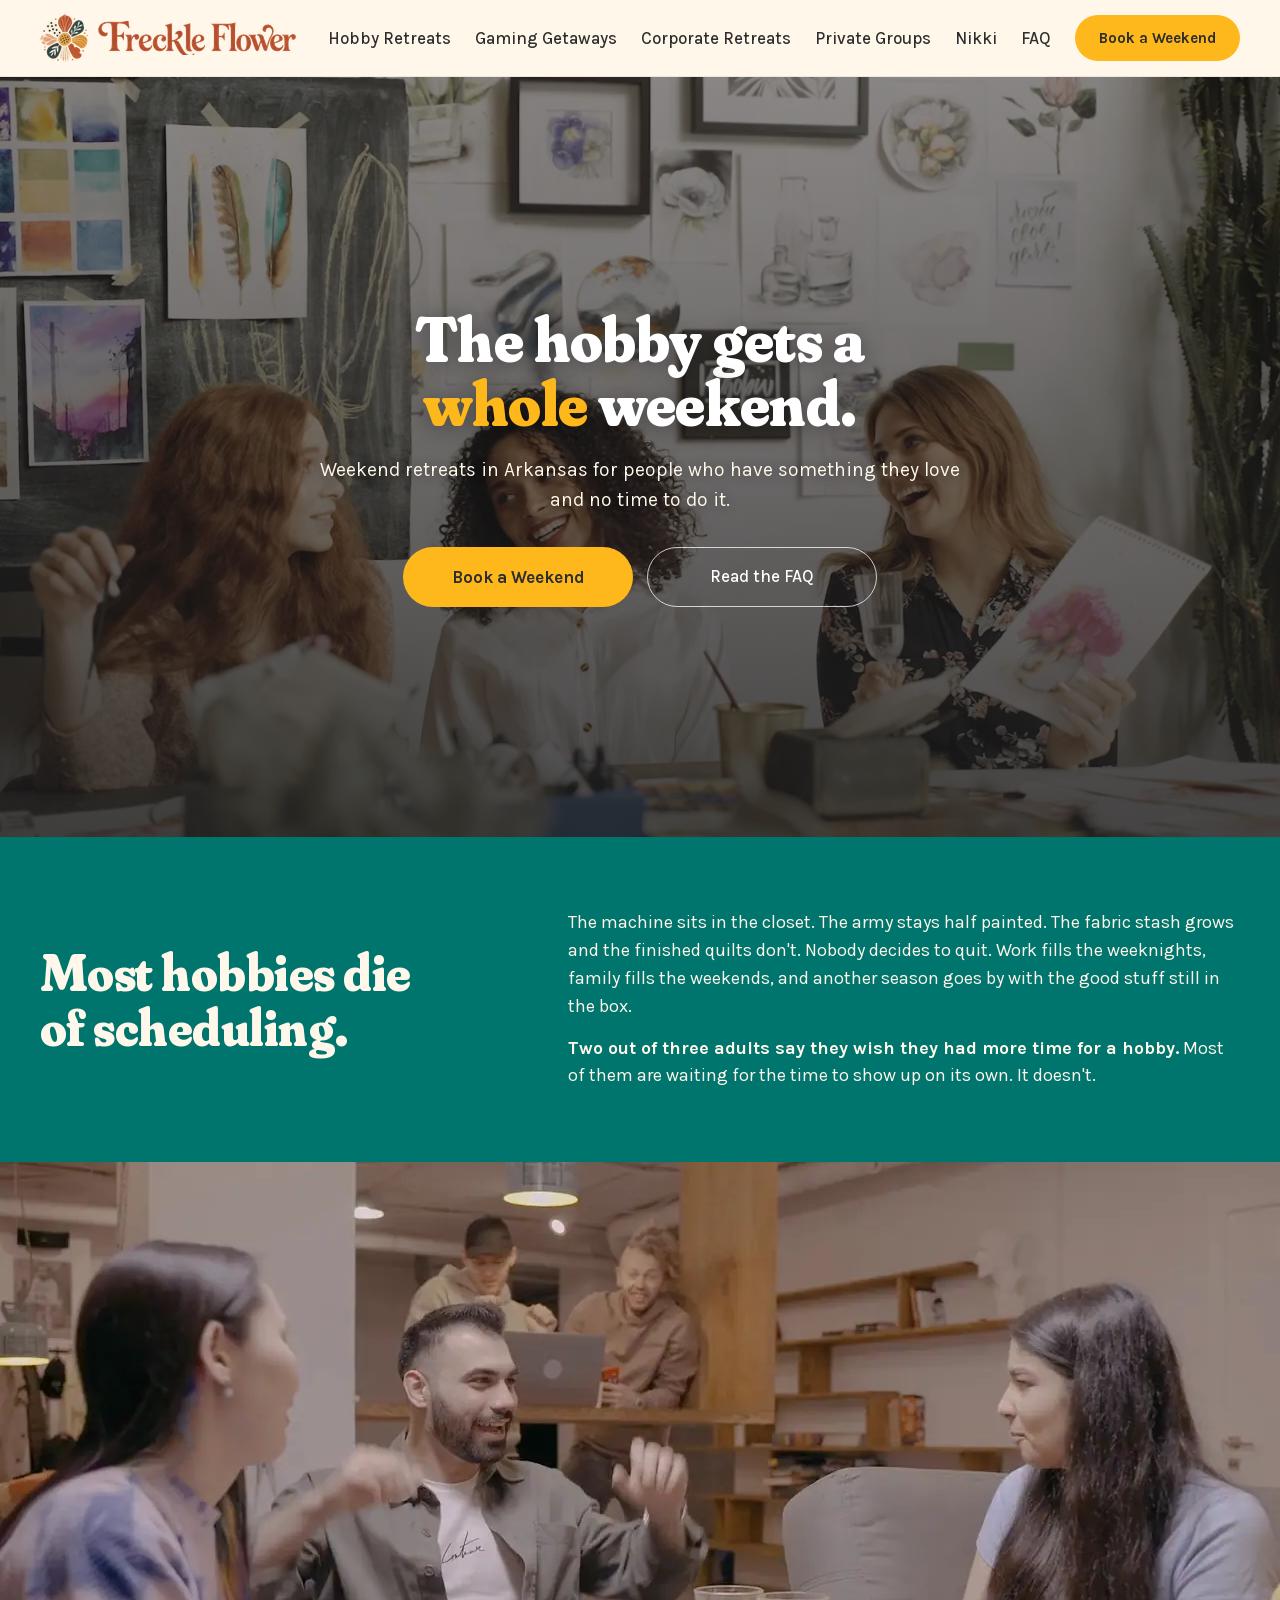
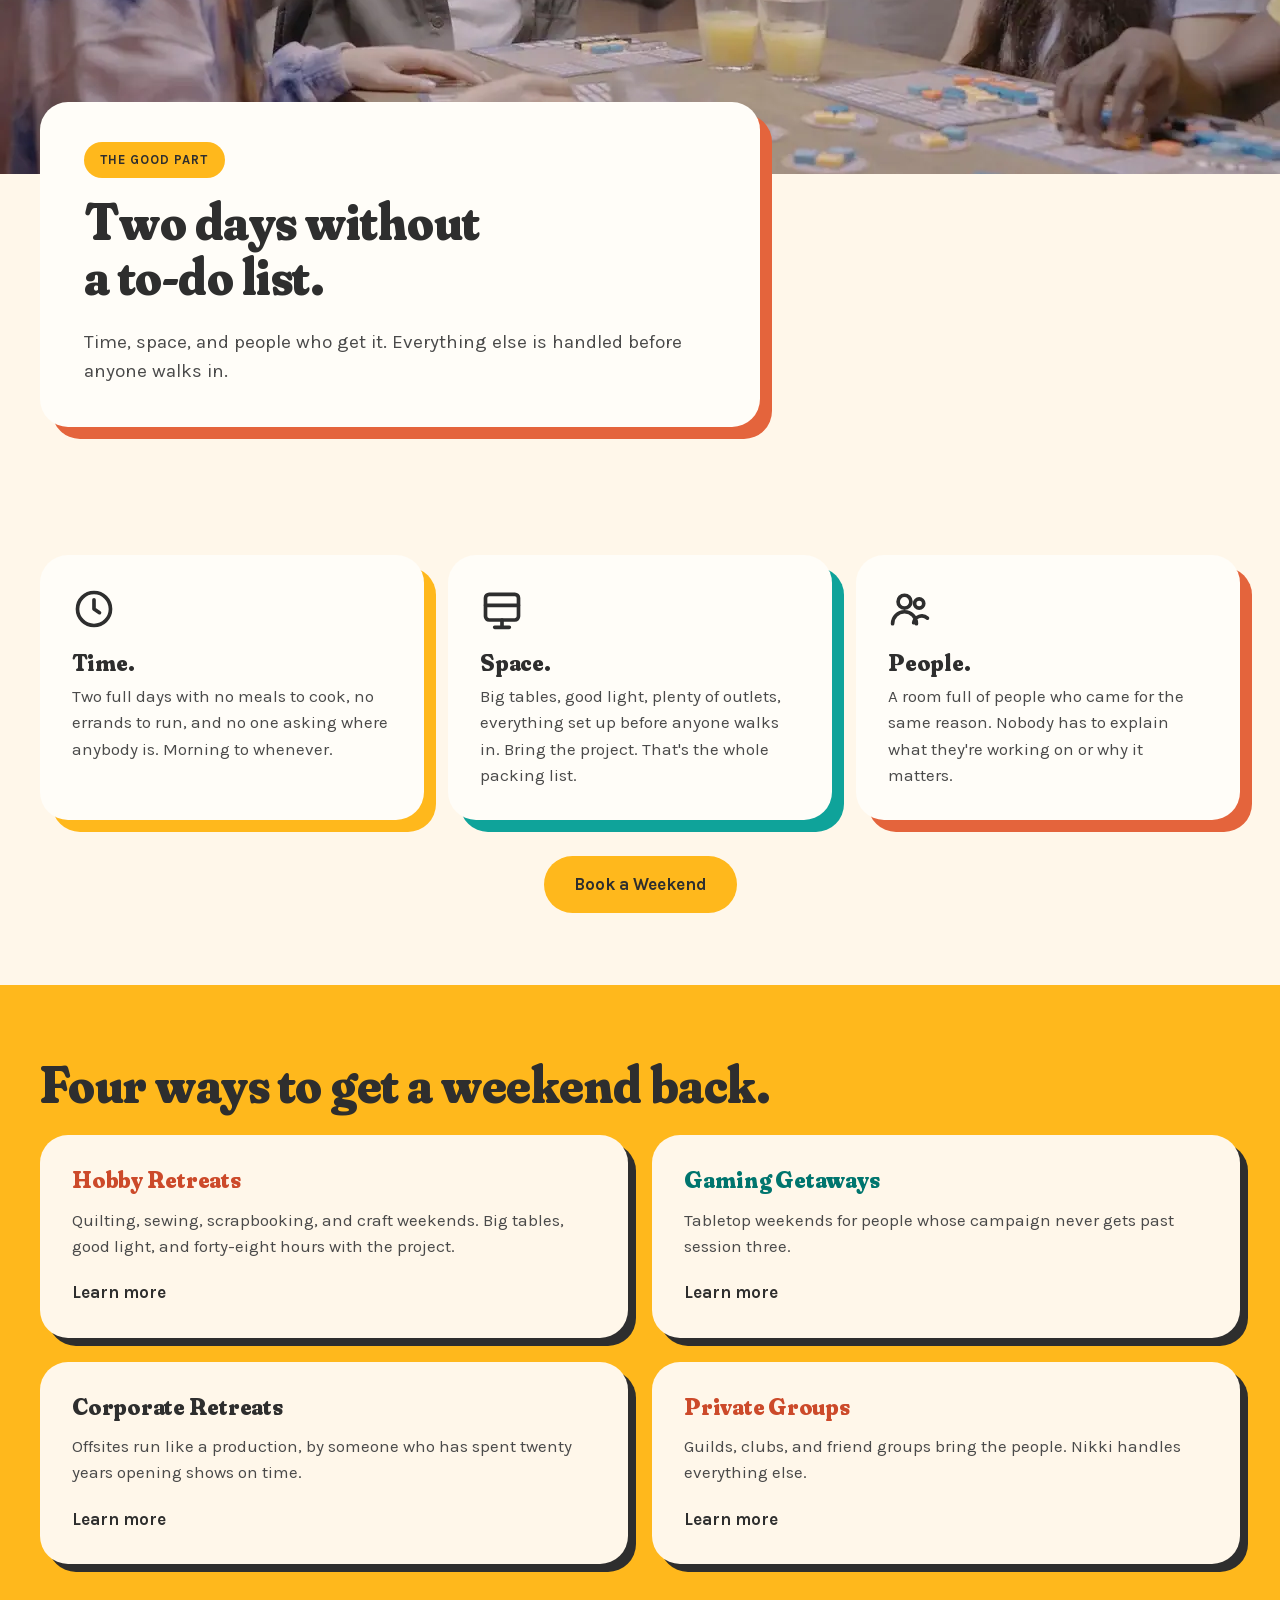
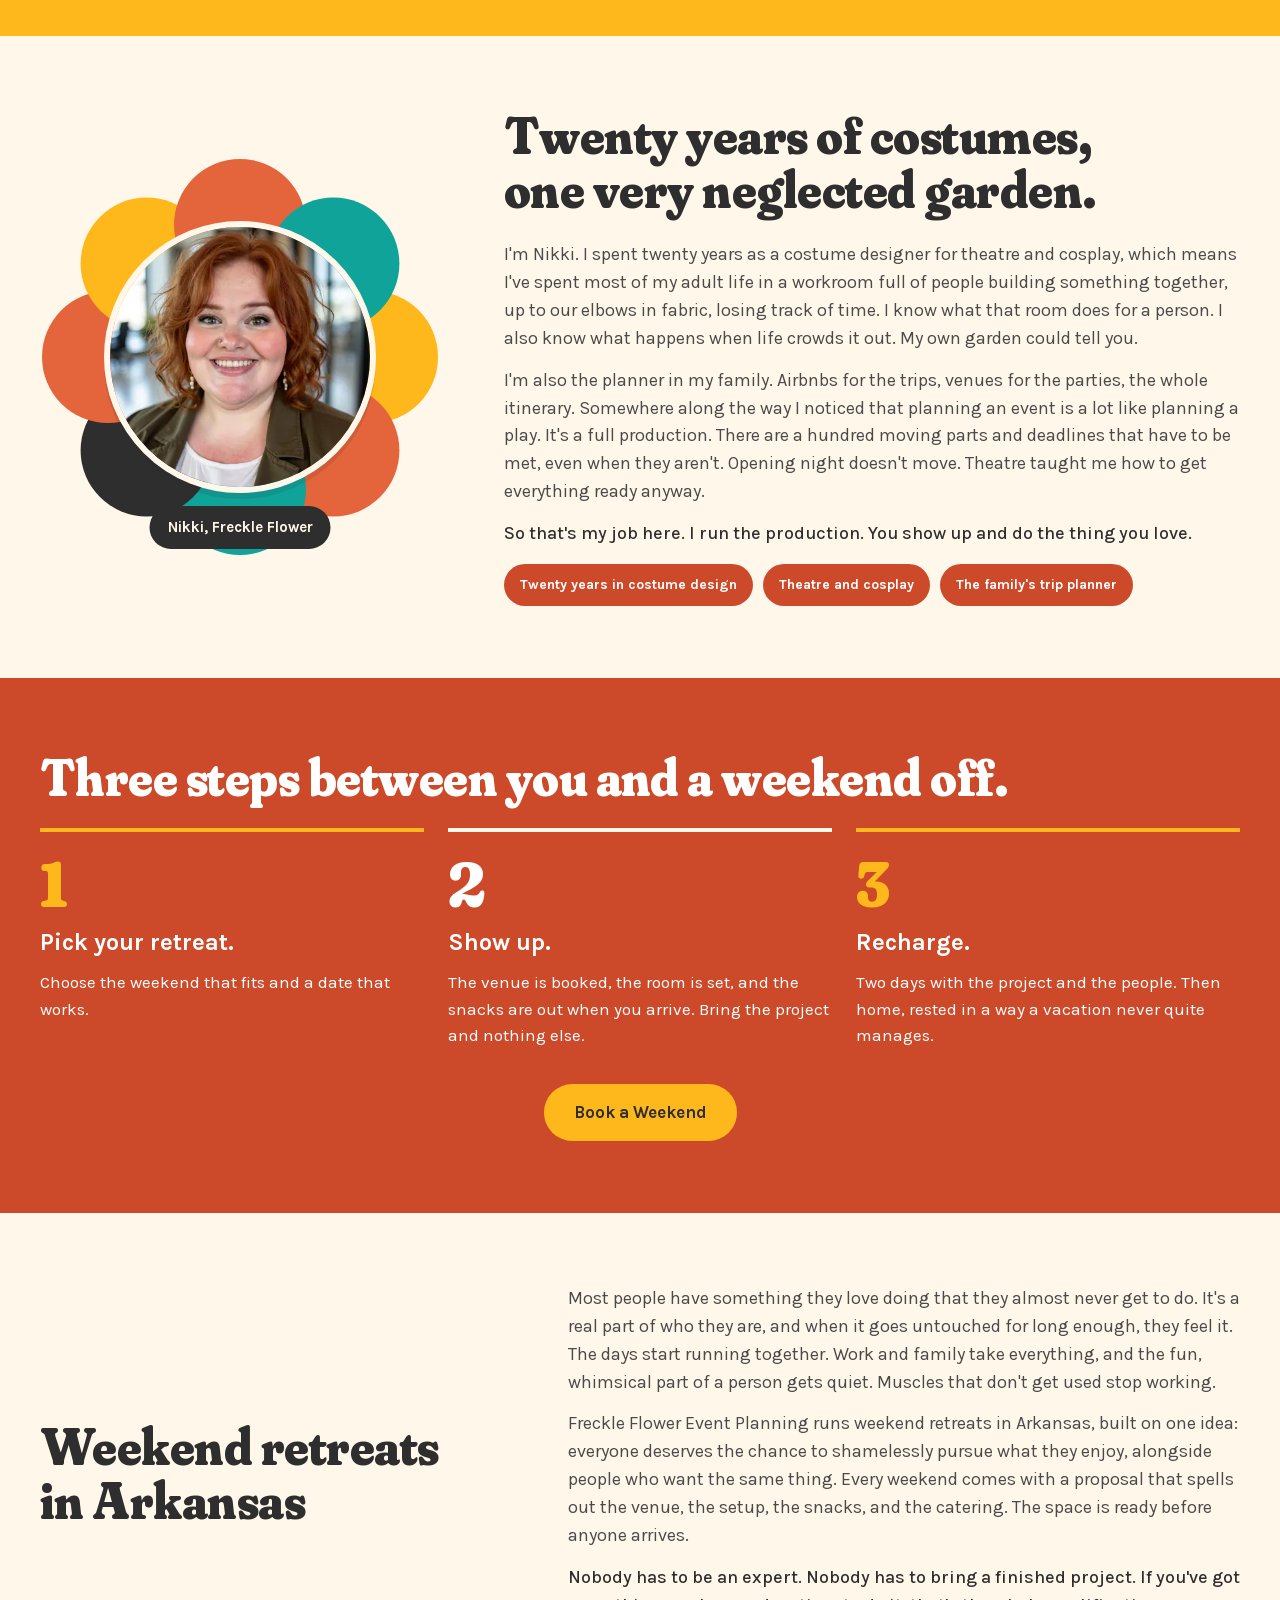
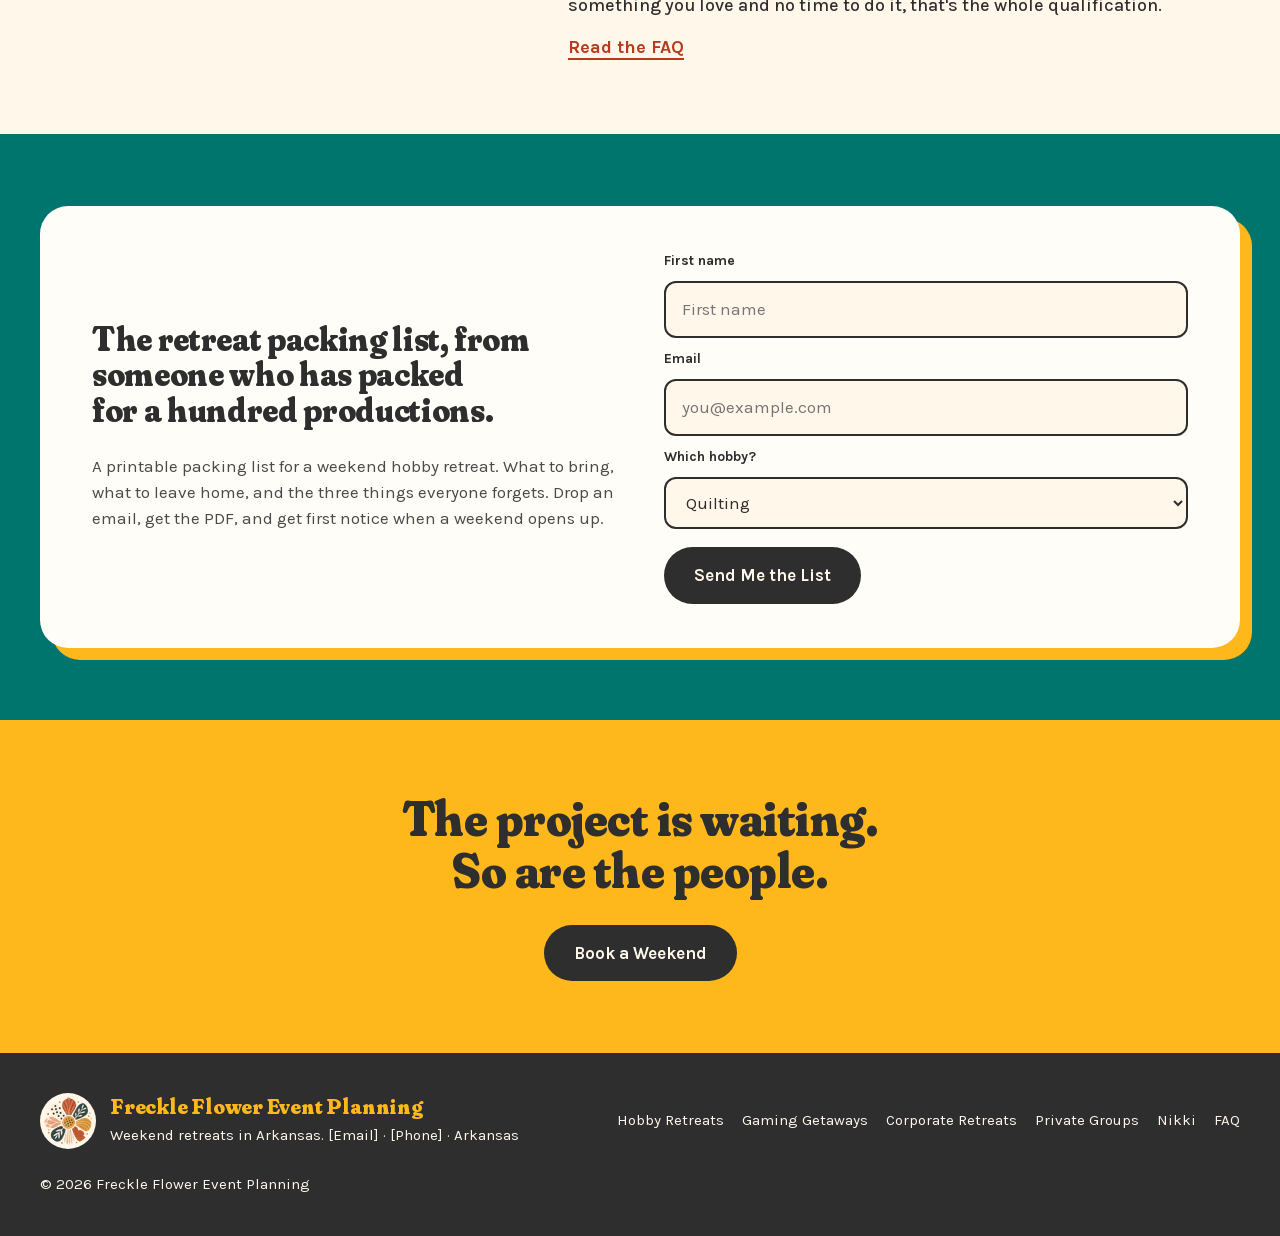
==== commit a5756fa5: "Drop coral from the palette Marc and Nikki both rejected the salmon. Closing band is now marigold, G" ====
--- a/public/index.html
+++ b/public/index.html
@@ -14,7 +14,7 @@
 <link rel="preload" href="assets/fonts/karla-latin.woff2" as="font" type="font/woff2" crossorigin>
 <style>@font-face{font-family:'Fraunces';font-style:normal;font-weight:800;font-display:swap;src:url(assets/fonts/fraunces-800.woff2) format('woff2')}
 @font-face{font-family:'Karla';font-style:normal;font-weight:400 800;font-display:swap;src:url(assets/fonts/karla-latin.woff2) format('woff2')}
-:root{--terracotta:#E4643C;--terracotta-deep:#CC4A2A;--cream:#FFF7EA;--cream-light:#FFFDF8;--marigold:#FFB81C;--teal:#0FA39A;--teal-deep:#00756E;--coral:#FF6B5B;--charcoal:#2E2E2E;--muted:#4A4A4A;--ink:var(--charcoal);--rust:var(--terracotta-deep);--rust-text:#B83A1E;--on-terracotta:#FFFFFF;--card:var(--cream-light)}
+:root{--terracotta:#E4643C;--terracotta-deep:#CC4A2A;--cream:#FFF7EA;--cream-light:#FFFDF8;--marigold:#FFB81C;--teal:#0FA39A;--teal-deep:#00756E;--charcoal:#2E2E2E;--muted:#4A4A4A;--ink:var(--charcoal);--rust:var(--terracotta-deep);--rust-text:#B83A1E;--on-terracotta:#FFFFFF;--card:var(--cream-light)}
 *{box-sizing:border-box}
 html{scroll-behavior:smooth}
 body{margin:0;background:var(--cream);color:var(--ink);font-family:Karla,Arial,Helvetica,sans-serif;font-size:17px;line-height:1.55}
@@ -61,7 +61,7 @@
 .btn-accent{background:var(--marigold)}
 .btn-secondary{background:transparent;border:1.5px solid rgba(46,46,46,.55);font-weight:500}
 .btn-ink{background:var(--ink);color:var(--cream)}
-.c-marigold{background:var(--marigold)}.c-coral{background:var(--coral)}.c-teal{background:var(--teal-deep);color:var(--cream)}.c-terracotta{background:var(--terracotta-deep);color:var(--on-terracotta)}
+.c-marigold{background:var(--marigold)}.c-ink{background:var(--ink);color:var(--cream)}.c-teal{background:var(--teal-deep);color:var(--cream)}.c-terracotta{background:var(--terracotta-deep);color:var(--on-terracotta)}
 .menu .btn{padding:12px 22px;font-size:15px}
 .btn-row{display:flex;gap:14px;flex-wrap:wrap;margin-top:8px}
 .link{font-weight:700;text-decoration:none;color:var(--rust-text);border-bottom:2px solid var(--rust-text)}
@@ -79,7 +79,7 @@
 .shadow-marigold{box-shadow:12px 12px 0 var(--marigold)}
 .shadow-terracotta{box-shadow:12px 12px 0 var(--terracotta)}
 .shadow-teal{box-shadow:12px 12px 0 var(--teal)}
-.shadow-coral{box-shadow:12px 12px 0 var(--coral)}
+
 .shadow-ink{box-shadow:8px 8px 0 var(--ink)}
 .card-link{text-decoration:none;background:var(--cream);display:flex;flex-direction:column;gap:6px}
 .card-link .more{font-weight:700;margin-top:auto}
@@ -89,7 +89,7 @@
 .band-teal{background:var(--teal-deep);color:var(--cream)}.band-terracotta{background:var(--terracotta-deep);color:var(--on-terracotta)}
 .band-teal .display,.band-teal .prose,.band-teal .prose .strong,.band-teal h2.text-rust{color:var(--cream)}
 .band-terracotta .display,.band-terracotta .prose,.band-terracotta .prose .strong,.band-terracotta .step p,.band-terracotta .step h3{color:var(--on-terracotta)}
-.band-teal .card .display,.band-terracotta .card .display{color:var(--charcoal)}.band-marigold{background:var(--marigold)}.band-coral{background:var(--coral)}
+.band-teal .card .display,.band-terracotta .card .display{color:var(--charcoal)}.band-marigold{background:var(--marigold)}
 .two-col{display:grid;grid-template-columns:minmax(0,5fr) minmax(0,7fr);gap:48px;align-items:center}
 .two-col h2{margin-bottom:0}
 .grid{display:grid;gap:24px}
@@ -215,7 +215,7 @@
 <video class="party-video" muted playsinline preload="none" data-src="assets/group-720.mp4" data-src-small="assets/group-540.mp4"></video>
 <video class="party-video" muted playsinline preload="none" data-src="assets/craft-720.mp4" data-src-small="assets/craft-540.mp4"></video>
 </div>
-<div class="wrap"><div class="card party-card shadow-coral">
+<div class="wrap"><div class="card party-card shadow-terracotta">
 <span class="eyebrow">The good part</span>
 <h2 class="display">Two days without a to-do list.</h2>
 <p class="lead">Time, space, and people who get it. Everything else is handled before anyone walks in.</p>
@@ -225,7 +225,7 @@
 <div class="grid grid-3">
 <div class="card shadow-marigold"><svg width="44" height="44" viewBox="0 0 24 24" fill="none" stroke="currentColor" stroke-width="2" stroke-linecap="round" stroke-linejoin="round" aria-hidden="true"><circle cx="12" cy="12" r="9"/><path d="M12 7v5l3 2"/></svg><h3 class="display">Time.</h3><p>Two full days with no meals to cook, no errands to run, and no one asking where anybody is. Morning to whenever.</p></div>
 <div class="card shadow-teal"><svg width="44" height="44" viewBox="0 0 24 24" fill="none" stroke="currentColor" stroke-width="2" stroke-linecap="round" stroke-linejoin="round" aria-hidden="true"><rect x="3" y="4" width="18" height="14" rx="2"/><path d="M3 10h18M8 22h8M12 18v4"/></svg><h3 class="display">Space.</h3><p>Big tables, good light, plenty of outlets, everything set up before anyone walks in. Bring the project. That's the whole packing list.</p></div>
-<div class="card shadow-coral"><svg width="44" height="44" viewBox="0 0 24 24" fill="none" stroke="currentColor" stroke-width="2" stroke-linecap="round" stroke-linejoin="round" aria-hidden="true"><circle cx="9" cy="8" r="3.5"/><circle cx="17" cy="9" r="2.5"/><path d="M2.5 20a6.5 6.5 0 0 1 13 0M14 19.5a4.5 4.5 0 0 1 7.5-2.5"/></svg><h3 class="display">People.</h3><p>A room full of people who came for the same reason. Nobody has to explain what they're working on or why it matters.</p></div>
+<div class="card shadow-terracotta"><svg width="44" height="44" viewBox="0 0 24 24" fill="none" stroke="currentColor" stroke-width="2" stroke-linecap="round" stroke-linejoin="round" aria-hidden="true"><circle cx="9" cy="8" r="3.5"/><circle cx="17" cy="9" r="2.5"/><path d="M2.5 20a6.5 6.5 0 0 1 13 0M14 19.5a4.5 4.5 0 0 1 7.5-2.5"/></svg><h3 class="display">People.</h3><p>A room full of people who came for the same reason. Nobody has to explain what they're working on or why it matters.</p></div>
 </div>
 <p class="btn-row"><a class="btn btn-accent" href="#book">Book a Weekend</a></p>
 </div></section>
@@ -239,7 +239,7 @@
 </div>
 </div></section>
 <section id="nikki" class="band"><div class="wrap guide">
-<div class="guide-photo"><svg class="petals" viewBox="0 0 200 200" aria-hidden="true"><circle cx="166.0" cy="100.0" r="33" fill="#FFB81C"/><circle cx="146.7" cy="146.7" r="33" fill="#FF6B5B"/><circle cx="100.0" cy="166.0" r="33" fill="#0FA39A"/><circle cx="53.3" cy="146.7" r="33" fill="#2E2E2E"/><circle cx="34.0" cy="100.0" r="33" fill="#E4643C"/><circle cx="53.3" cy="53.3" r="33" fill="#FFB81C"/><circle cx="100.0" cy="34.0" r="33" fill="#FF6B5B"/><circle cx="146.7" cy="53.3" r="33" fill="#0FA39A"/></svg><img class="" src="assets/img/nikki-headshot-760.webp" srcset="assets/img/nikki-headshot-380.webp 380w, assets/img/nikki-headshot-760.webp 760w" sizes="(max-width: 900px) 230px, 270px" width="1024" height="1024" alt="Nikki, smiling, red curly hair, olive jacket" loading="lazy" decoding="async"><span class="badge">Nikki, Freckle Flower</span></div>
+<div class="guide-photo"><svg class="petals" viewBox="0 0 200 200" aria-hidden="true"><circle cx="166.0" cy="100.0" r="33" fill="#FFB81C"/><circle cx="146.7" cy="146.7" r="33" fill="#E4643C"/><circle cx="100.0" cy="166.0" r="33" fill="#0FA39A"/><circle cx="53.3" cy="146.7" r="33" fill="#2E2E2E"/><circle cx="34.0" cy="100.0" r="33" fill="#E4643C"/><circle cx="53.3" cy="53.3" r="33" fill="#FFB81C"/><circle cx="100.0" cy="34.0" r="33" fill="#E4643C"/><circle cx="146.7" cy="53.3" r="33" fill="#0FA39A"/></svg><img class="" src="assets/img/nikki-headshot-760.webp" srcset="assets/img/nikki-headshot-380.webp 380w, assets/img/nikki-headshot-760.webp 760w" sizes="(max-width: 900px) 230px, 270px" width="1024" height="1024" alt="Nikki, smiling, red curly hair, olive jacket" loading="lazy" decoding="async"><span class="badge">Nikki, Freckle Flower</span></div>
 <div class="prose">
 <h2 class="display">Twenty years of costumes, one very neglected garden.</h2>
 <p>I'm Nikki. I spent twenty years as a costume designer for theatre and cosplay, which means I've spent most of my adult life in a workroom full of people building something together, up to our elbows in fabric, losing track of time. I know what that room does for a person. I also know what happens when life crowds it out. My own garden could tell you.</p>
@@ -278,7 +278,7 @@
 <button class="btn btn-ink" type="submit">Send Me the List</button>
 </form>
 </div></div></section>
-<section id="book" class="band band-coral"><div class="wrap cta-inner">
+<section id="book" class="band band-marigold"><div class="wrap cta-inner">
 <h2 class="display">The project is waiting. So are the people.</h2><a class="btn btn-ink" href="mailto:[Email]?subject=Booking%20a%20weekend">Book a Weekend</a>
 </div></section>
 </main>
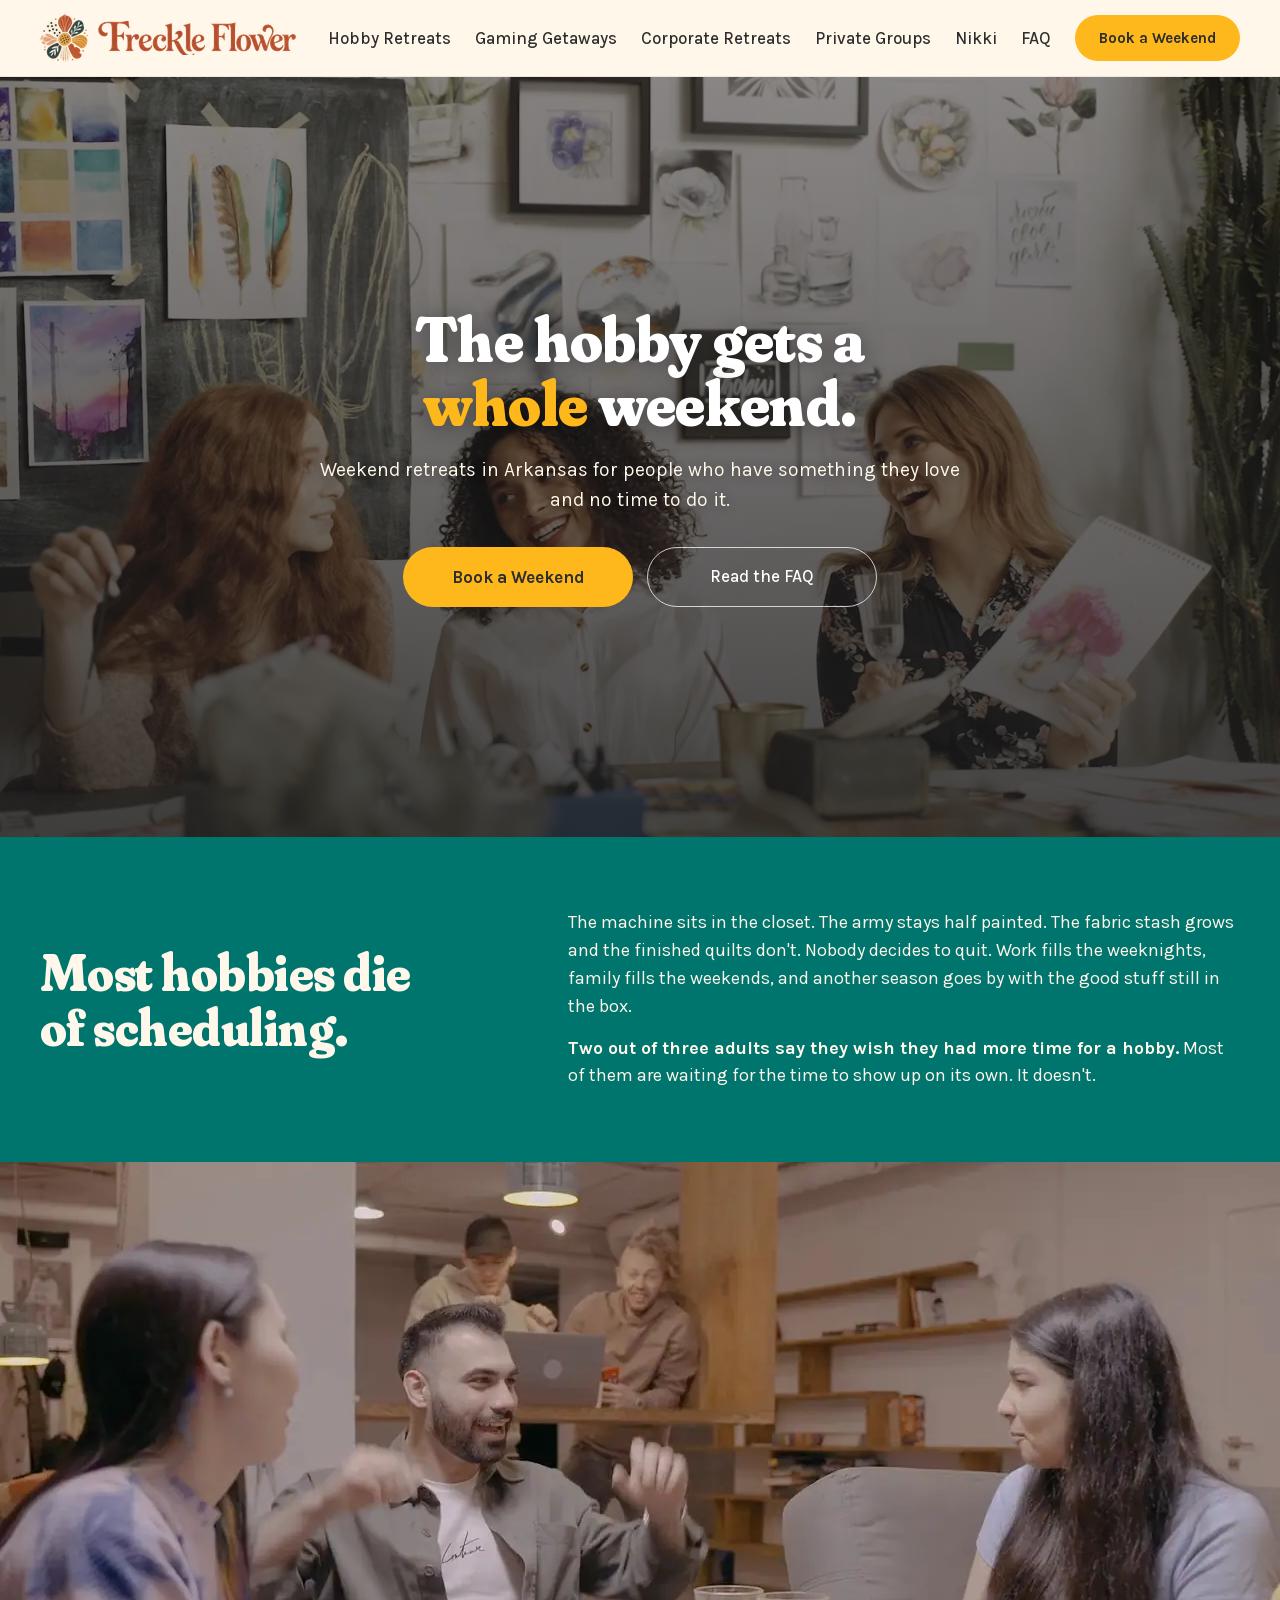
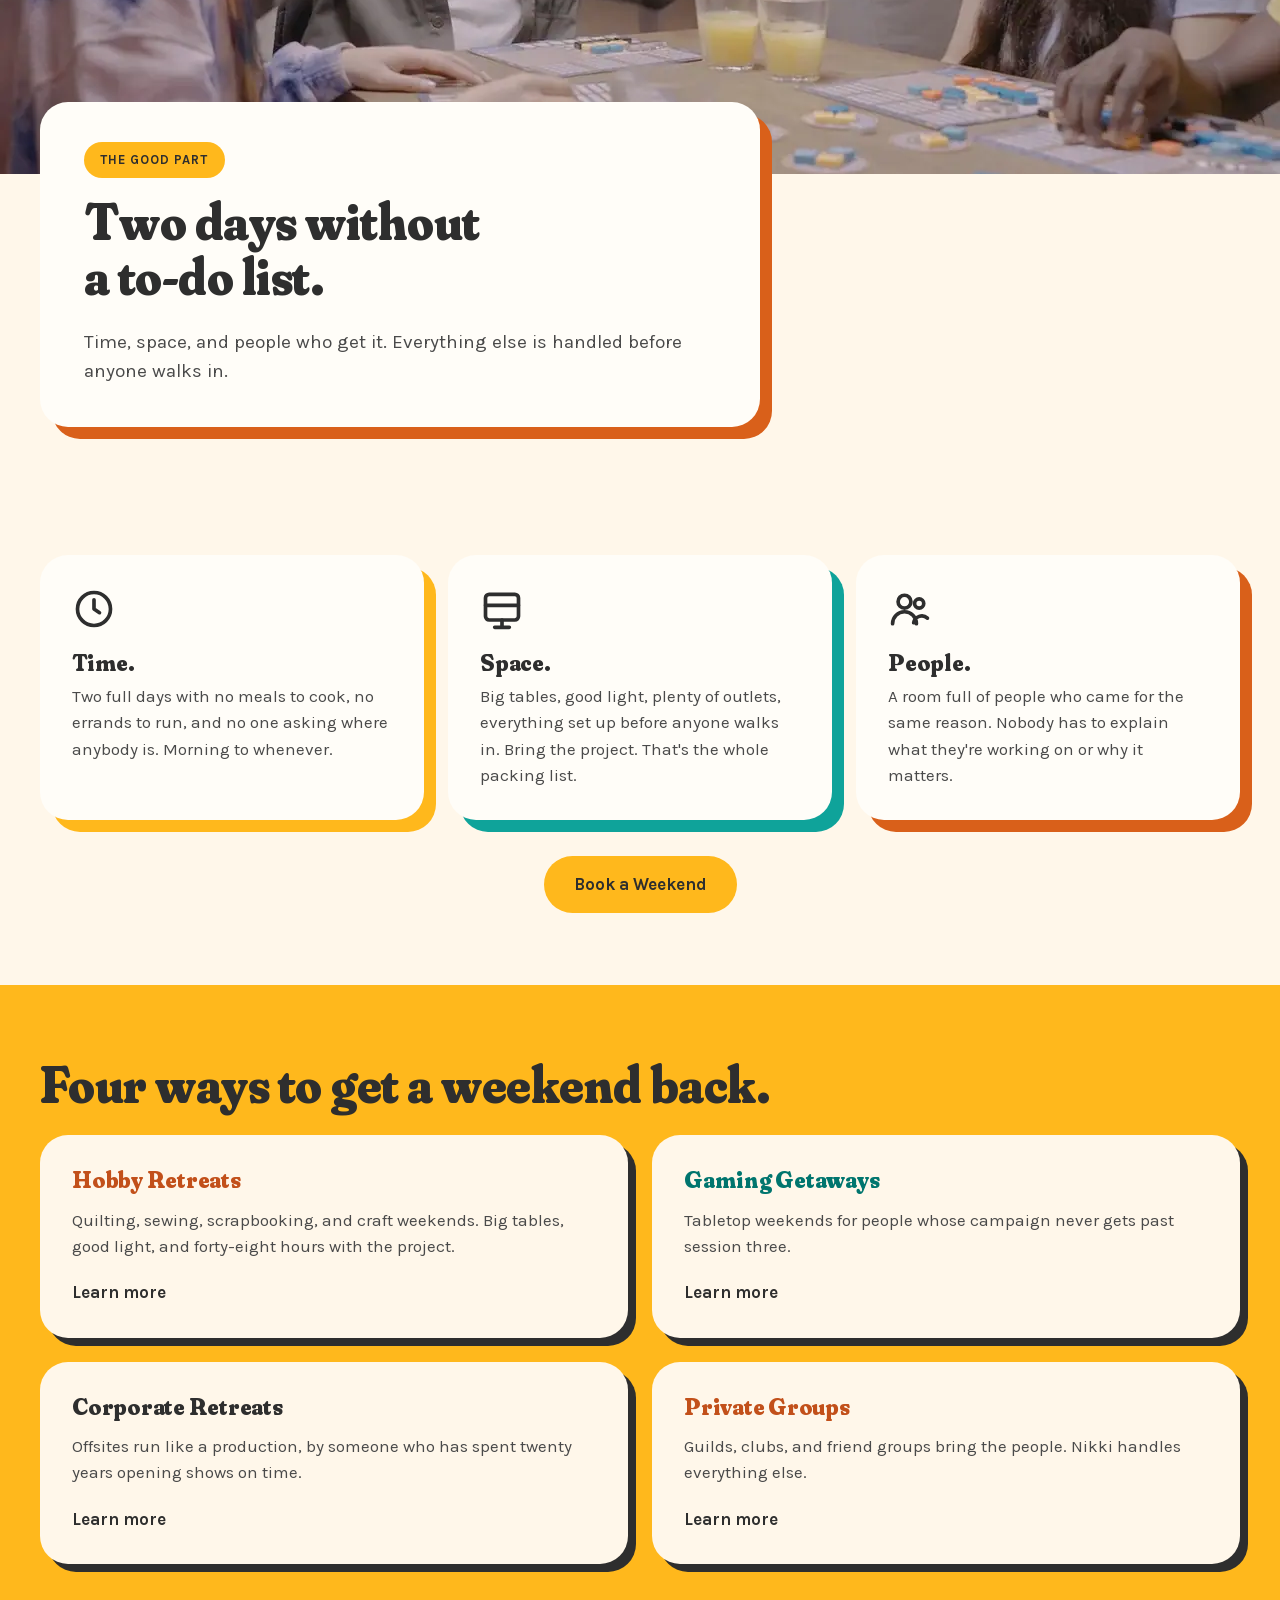
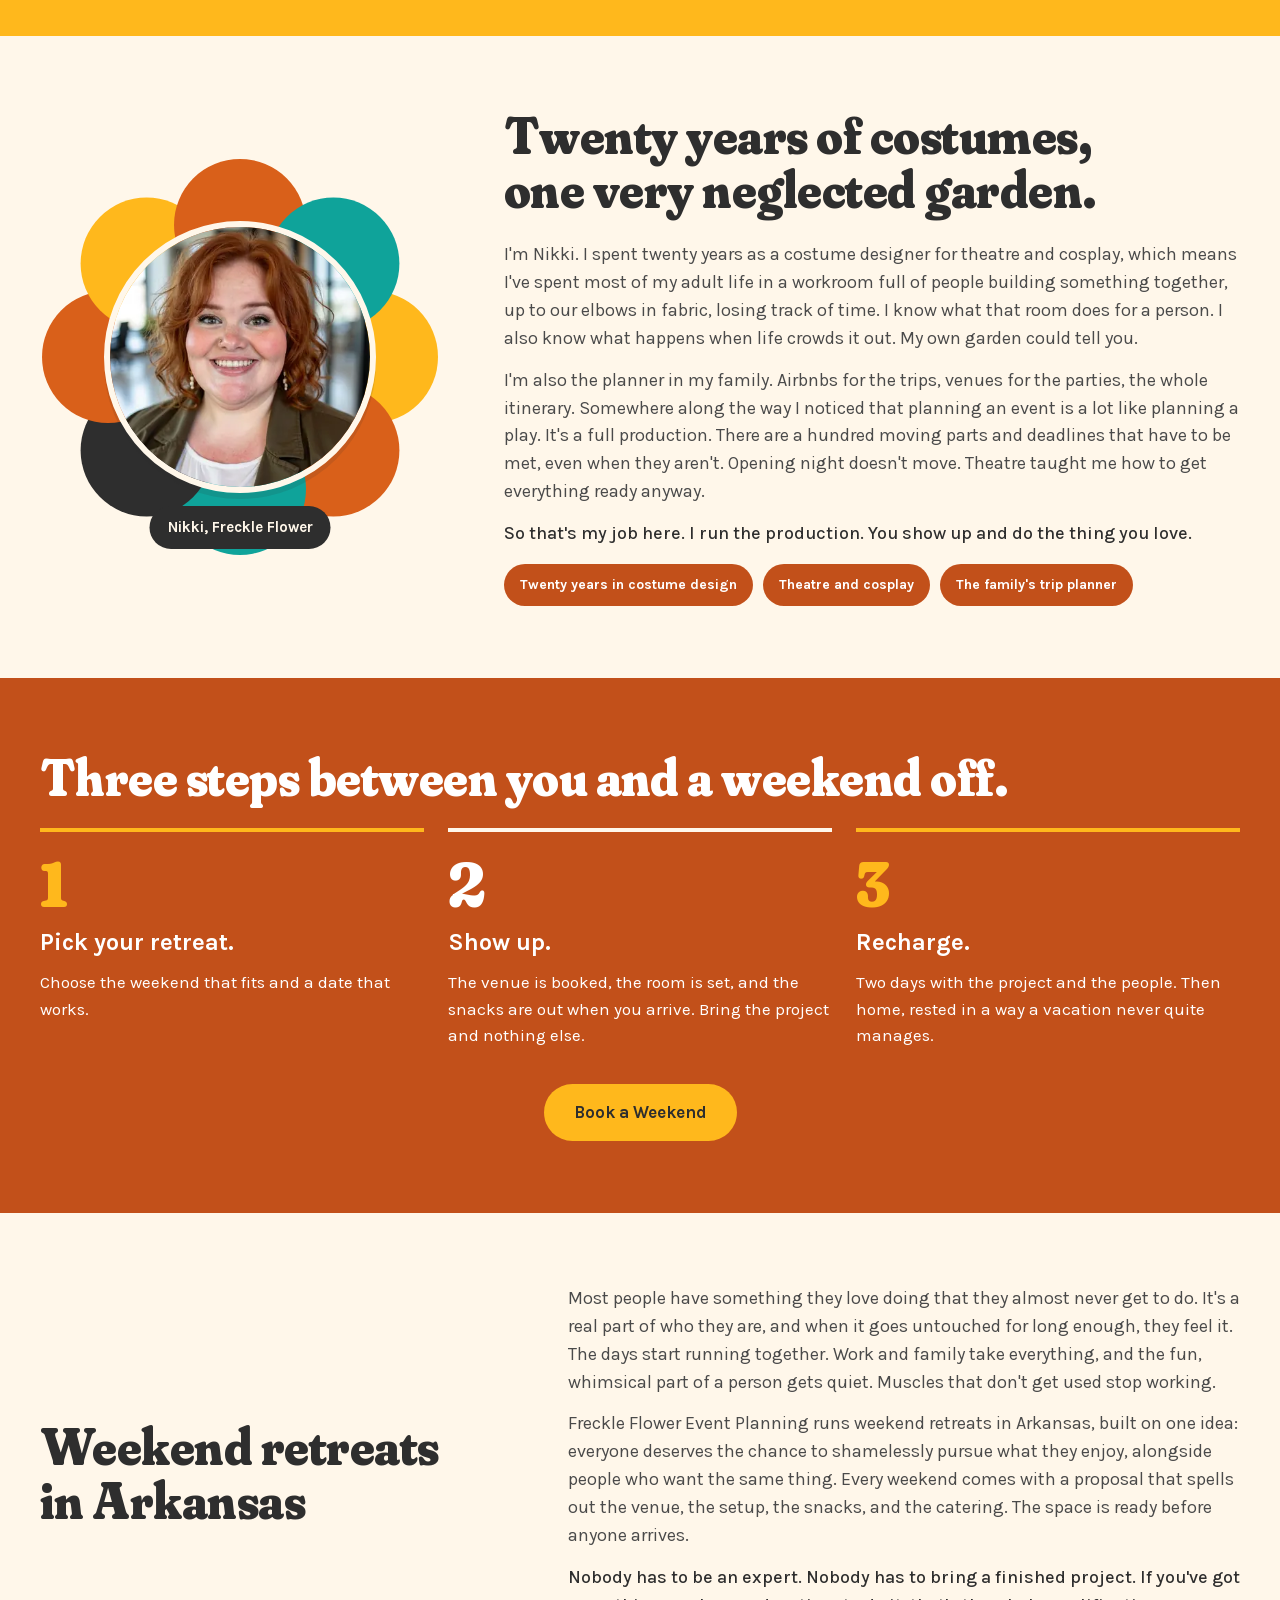
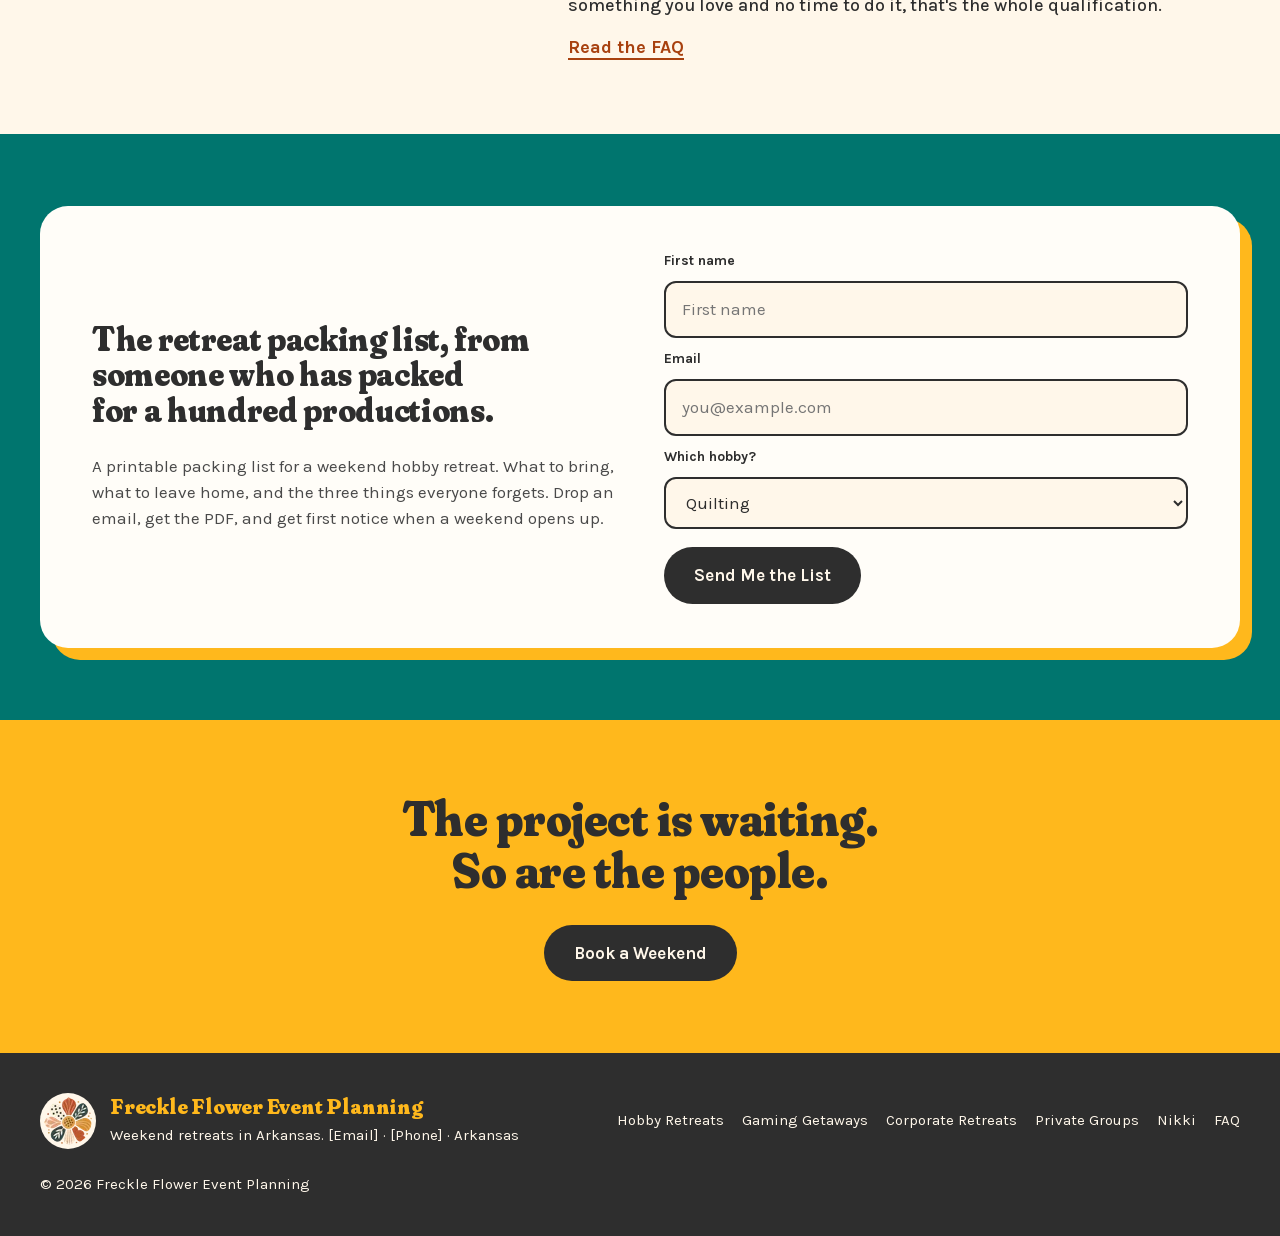
==== commit add7f2e5: "Burnt orange in place of the pinkish terracotta The lighter terracotta still read as pink. Accents, " ====
--- a/public/index.html
+++ b/public/index.html
@@ -14,7 +14,7 @@
 <link rel="preload" href="assets/fonts/karla-latin.woff2" as="font" type="font/woff2" crossorigin>
 <style>@font-face{font-family:'Fraunces';font-style:normal;font-weight:800;font-display:swap;src:url(assets/fonts/fraunces-800.woff2) format('woff2')}
 @font-face{font-family:'Karla';font-style:normal;font-weight:400 800;font-display:swap;src:url(assets/fonts/karla-latin.woff2) format('woff2')}
-:root{--terracotta:#E4643C;--terracotta-deep:#CC4A2A;--cream:#FFF7EA;--cream-light:#FFFDF8;--marigold:#FFB81C;--teal:#0FA39A;--teal-deep:#00756E;--charcoal:#2E2E2E;--muted:#4A4A4A;--ink:var(--charcoal);--rust:var(--terracotta-deep);--rust-text:#B83A1E;--on-terracotta:#FFFFFF;--card:var(--cream-light)}
+:root{--terracotta:#D9601A;--terracotta-deep:#C2501A;--cream:#FFF7EA;--cream-light:#FFFDF8;--marigold:#FFB81C;--teal:#0FA39A;--teal-deep:#00756E;--charcoal:#2E2E2E;--muted:#4A4A4A;--ink:var(--charcoal);--rust:var(--terracotta-deep);--rust-text:#A8410F;--on-terracotta:#FFFFFF;--card:var(--cream-light)}
 *{box-sizing:border-box}
 html{scroll-behavior:smooth}
 body{margin:0;background:var(--cream);color:var(--ink);font-family:Karla,Arial,Helvetica,sans-serif;font-size:17px;line-height:1.55}
@@ -239,7 +239,7 @@
 </div>
 </div></section>
 <section id="nikki" class="band"><div class="wrap guide">
-<div class="guide-photo"><svg class="petals" viewBox="0 0 200 200" aria-hidden="true"><circle cx="166.0" cy="100.0" r="33" fill="#FFB81C"/><circle cx="146.7" cy="146.7" r="33" fill="#E4643C"/><circle cx="100.0" cy="166.0" r="33" fill="#0FA39A"/><circle cx="53.3" cy="146.7" r="33" fill="#2E2E2E"/><circle cx="34.0" cy="100.0" r="33" fill="#E4643C"/><circle cx="53.3" cy="53.3" r="33" fill="#FFB81C"/><circle cx="100.0" cy="34.0" r="33" fill="#E4643C"/><circle cx="146.7" cy="53.3" r="33" fill="#0FA39A"/></svg><img class="" src="assets/img/nikki-headshot-760.webp" srcset="assets/img/nikki-headshot-380.webp 380w, assets/img/nikki-headshot-760.webp 760w" sizes="(max-width: 900px) 230px, 270px" width="1024" height="1024" alt="Nikki, smiling, red curly hair, olive jacket" loading="lazy" decoding="async"><span class="badge">Nikki, Freckle Flower</span></div>
+<div class="guide-photo"><svg class="petals" viewBox="0 0 200 200" aria-hidden="true"><circle cx="166.0" cy="100.0" r="33" fill="#FFB81C"/><circle cx="146.7" cy="146.7" r="33" fill="#D9601A"/><circle cx="100.0" cy="166.0" r="33" fill="#0FA39A"/><circle cx="53.3" cy="146.7" r="33" fill="#2E2E2E"/><circle cx="34.0" cy="100.0" r="33" fill="#D9601A"/><circle cx="53.3" cy="53.3" r="33" fill="#FFB81C"/><circle cx="100.0" cy="34.0" r="33" fill="#D9601A"/><circle cx="146.7" cy="53.3" r="33" fill="#0FA39A"/></svg><img class="" src="assets/img/nikki-headshot-760.webp" srcset="assets/img/nikki-headshot-380.webp 380w, assets/img/nikki-headshot-760.webp 760w" sizes="(max-width: 900px) 230px, 270px" width="1024" height="1024" alt="Nikki, smiling, red curly hair, olive jacket" loading="lazy" decoding="async"><span class="badge">Nikki, Freckle Flower</span></div>
 <div class="prose">
 <h2 class="display">Twenty years of costumes, one very neglected garden.</h2>
 <p>I'm Nikki. I spent twenty years as a costume designer for theatre and cosplay, which means I've spent most of my adult life in a workroom full of people building something together, up to our elbows in fabric, losing track of time. I know what that room does for a person. I also know what happens when life crowds it out. My own garden could tell you.</p>
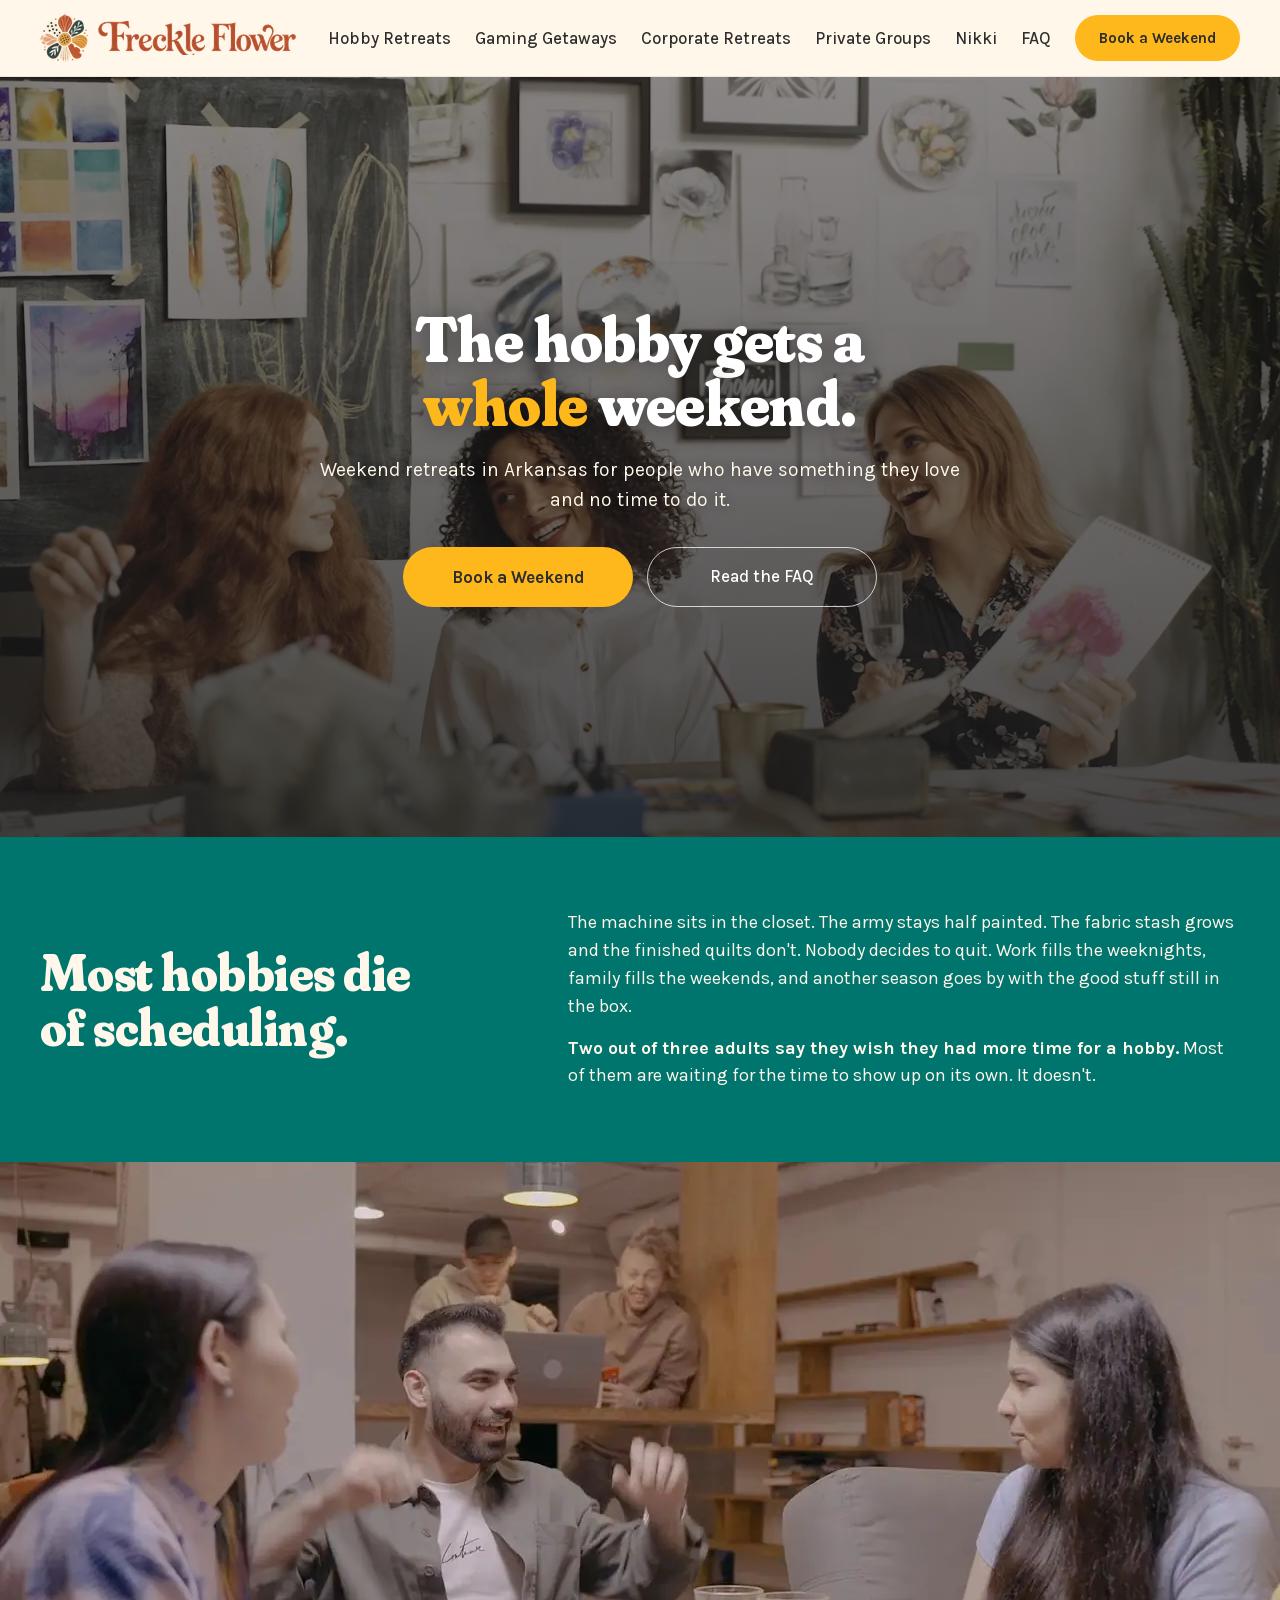
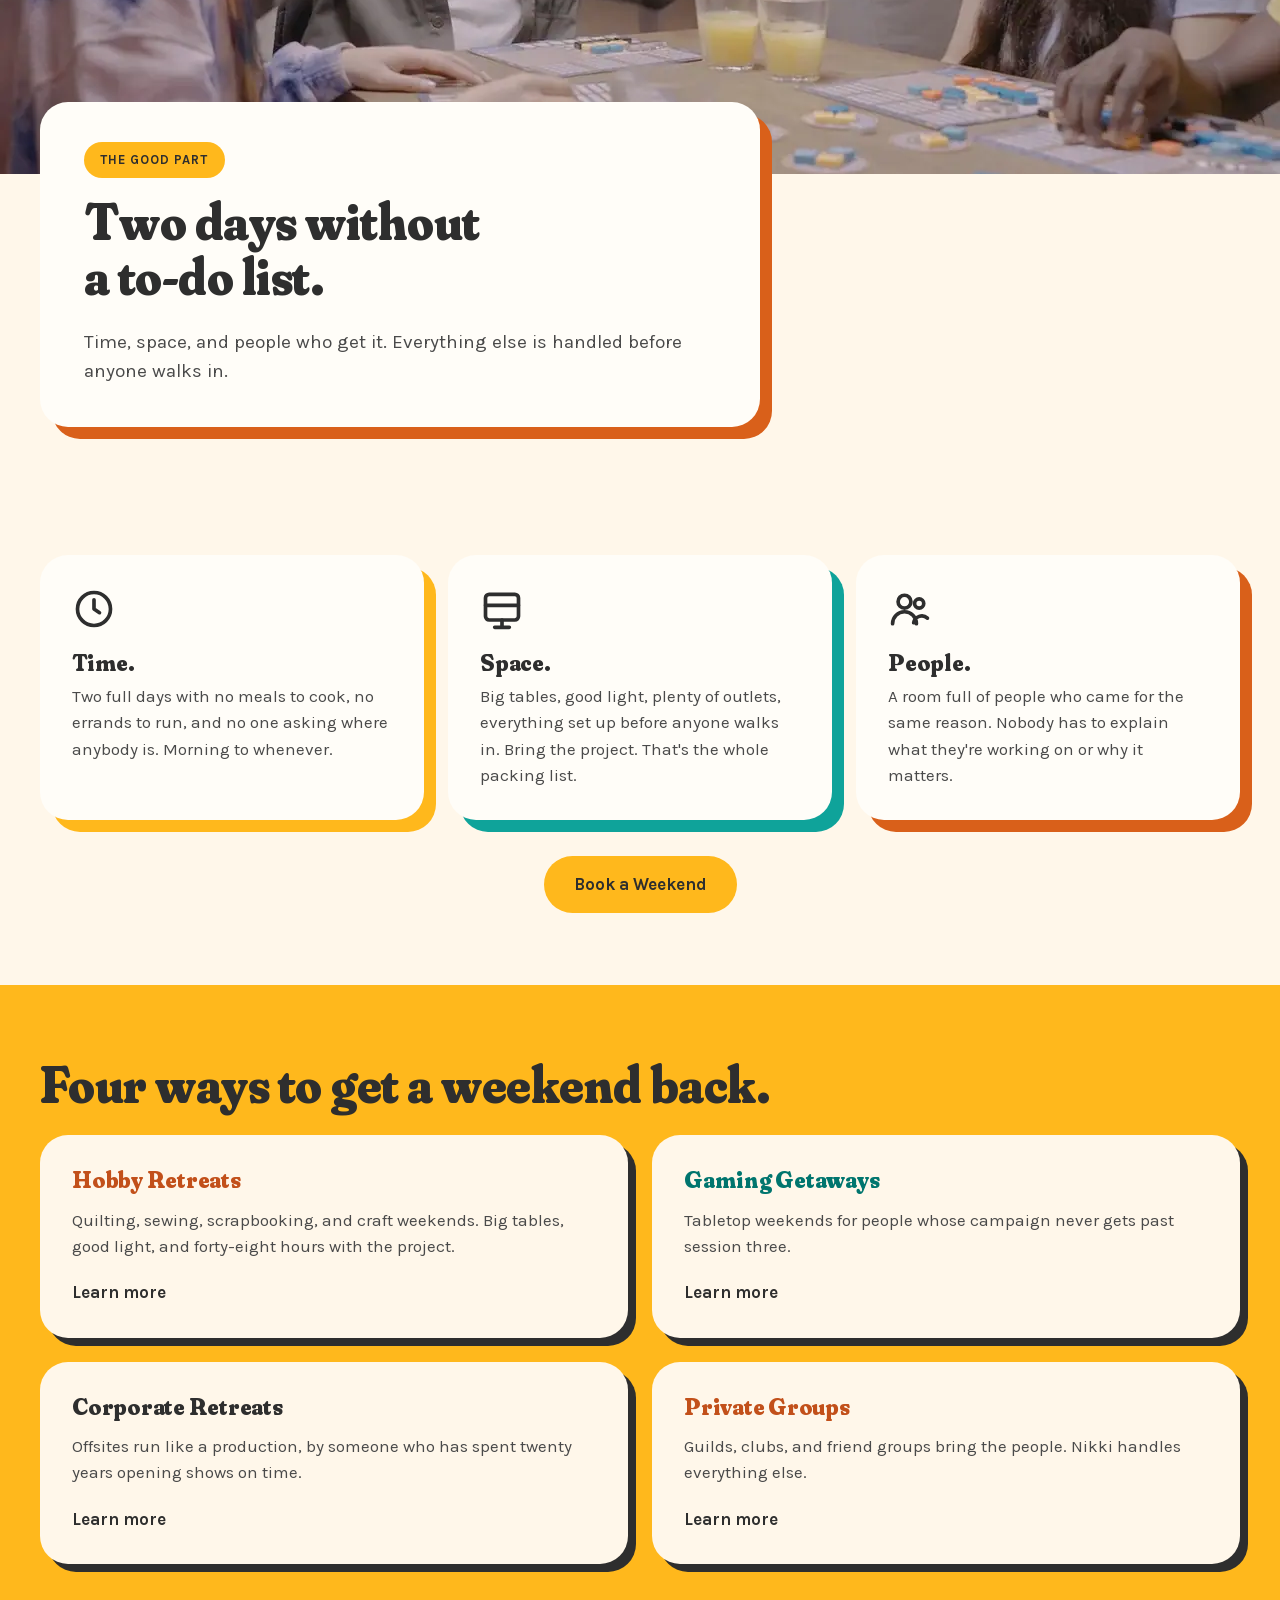
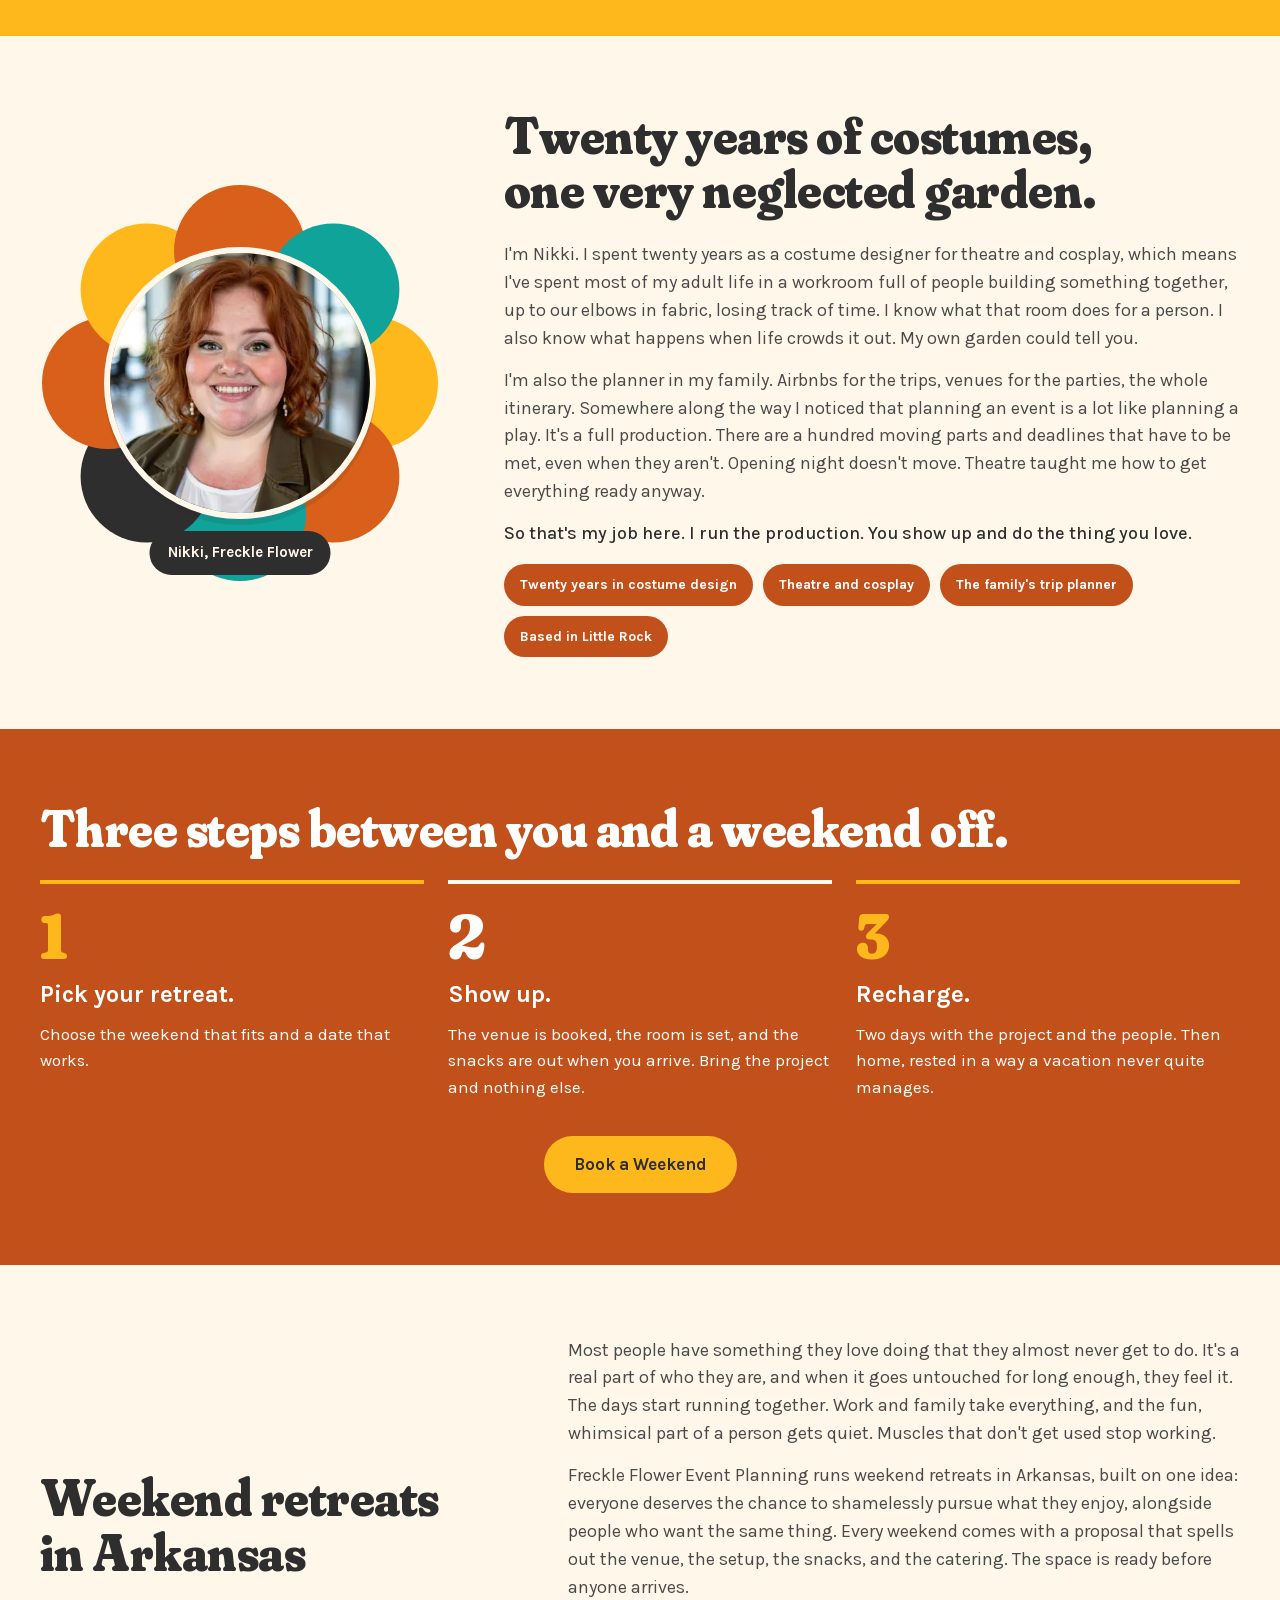
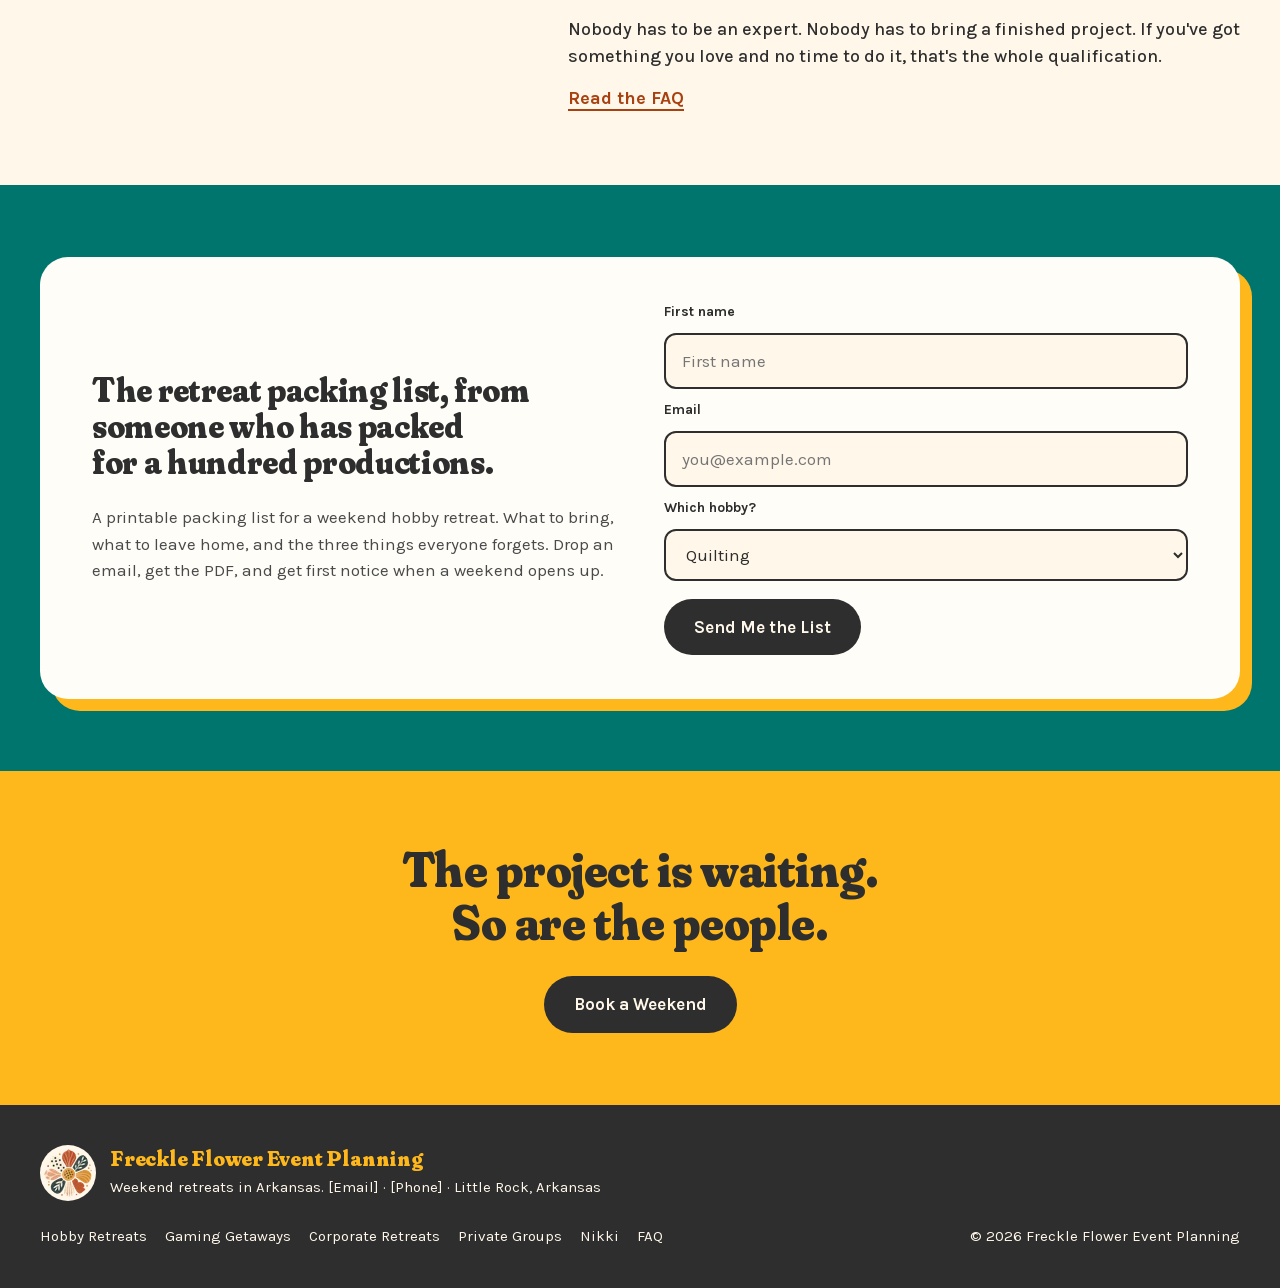
==== commit 09e19db3: "Say Nikki is based in Little Rock Footer location, a pill in Nikki's section, and LocalBusiness sche" ====
--- a/public/index.html
+++ b/public/index.html
@@ -188,6 +188,7 @@
   .hero .btn-secondary{border:0;text-decoration:underline;text-underline-offset:4px;padding:10px 0}
 }
 </style>
+<script type="application/ld+json">{"@context":"https://schema.org","@type":"LocalBusiness","name":"Freckle Flower Event Planning","description":"Weekend retreats in Arkansas for hobby groups, gamers, companies, and private groups, planned by Nikki out of Little Rock.","address":{"@type":"PostalAddress","addressLocality":"Little Rock","addressRegion":"AR","addressCountry":"US"},"areaServed":{"@type":"State","name":"Arkansas"},"founder":{"@type":"Person","name":"Nikki"}}</script>
 </head>
 <body>
 <header class="nav">
@@ -245,7 +246,7 @@
 <p>I'm Nikki. I spent twenty years as a costume designer for theatre and cosplay, which means I've spent most of my adult life in a workroom full of people building something together, up to our elbows in fabric, losing track of time. I know what that room does for a person. I also know what happens when life crowds it out. My own garden could tell you.</p>
 <p>I'm also the planner in my family. Airbnbs for the trips, venues for the parties, the whole itinerary. Somewhere along the way I noticed that planning an event is a lot like planning a play. It's a full production. There are a hundred moving parts and deadlines that have to be met, even when they aren't. Opening night doesn't move. Theatre taught me how to get everything ready anyway.</p>
 <p class="strong">So that's my job here. I run the production. You show up and do the thing you love.</p>
-<div class="pills"><span>Twenty years in costume design</span><span>Theatre and cosplay</span><span>The family's trip planner</span></div>
+<div class="pills"><span>Twenty years in costume design</span><span>Theatre and cosplay</span><span>The family's trip planner</span><span>Based in Little Rock</span></div>
 </div>
 </div></section>
 <section class="band band-terracotta"><div class="wrap">
@@ -284,7 +285,7 @@
 </main>
 <footer class="footer">
 <div class="wrap footer-inner">
-<div class="footer-id"><img class="footer-flower" src="assets/img/brand/flower-96.webp" srcset="assets/img/brand/flower-48.webp 1x, assets/img/brand/flower-96.webp 2x" width="56" height="56" alt="" loading="lazy" decoding="async"><div><div class="display footer-brand">Freckle Flower Event Planning</div><div>Weekend retreats in Arkansas. [Email] · [Phone] · Arkansas</div></div></div>
+<div class="footer-id"><img class="footer-flower" src="assets/img/brand/flower-96.webp" srcset="assets/img/brand/flower-48.webp 1x, assets/img/brand/flower-96.webp 2x" width="56" height="56" alt="" loading="lazy" decoding="async"><div><div class="display footer-brand">Freckle Flower Event Planning</div><div>Weekend retreats in Arkansas. [Email] · [Phone] · Little Rock, Arkansas</div></div></div>
 <nav class="footer-links"><a href="hobby-retreats.html">Hobby Retreats</a><a href="gaming-getaways.html">Gaming Getaways</a><a href="corporate-retreats.html">Corporate Retreats</a><a href="private-groups.html">Private Groups</a><a href="index.html#nikki">Nikki</a><a href="faq.html">FAQ</a></nav>
 <div>© 2026 Freckle Flower Event Planning</div>
 </div>
